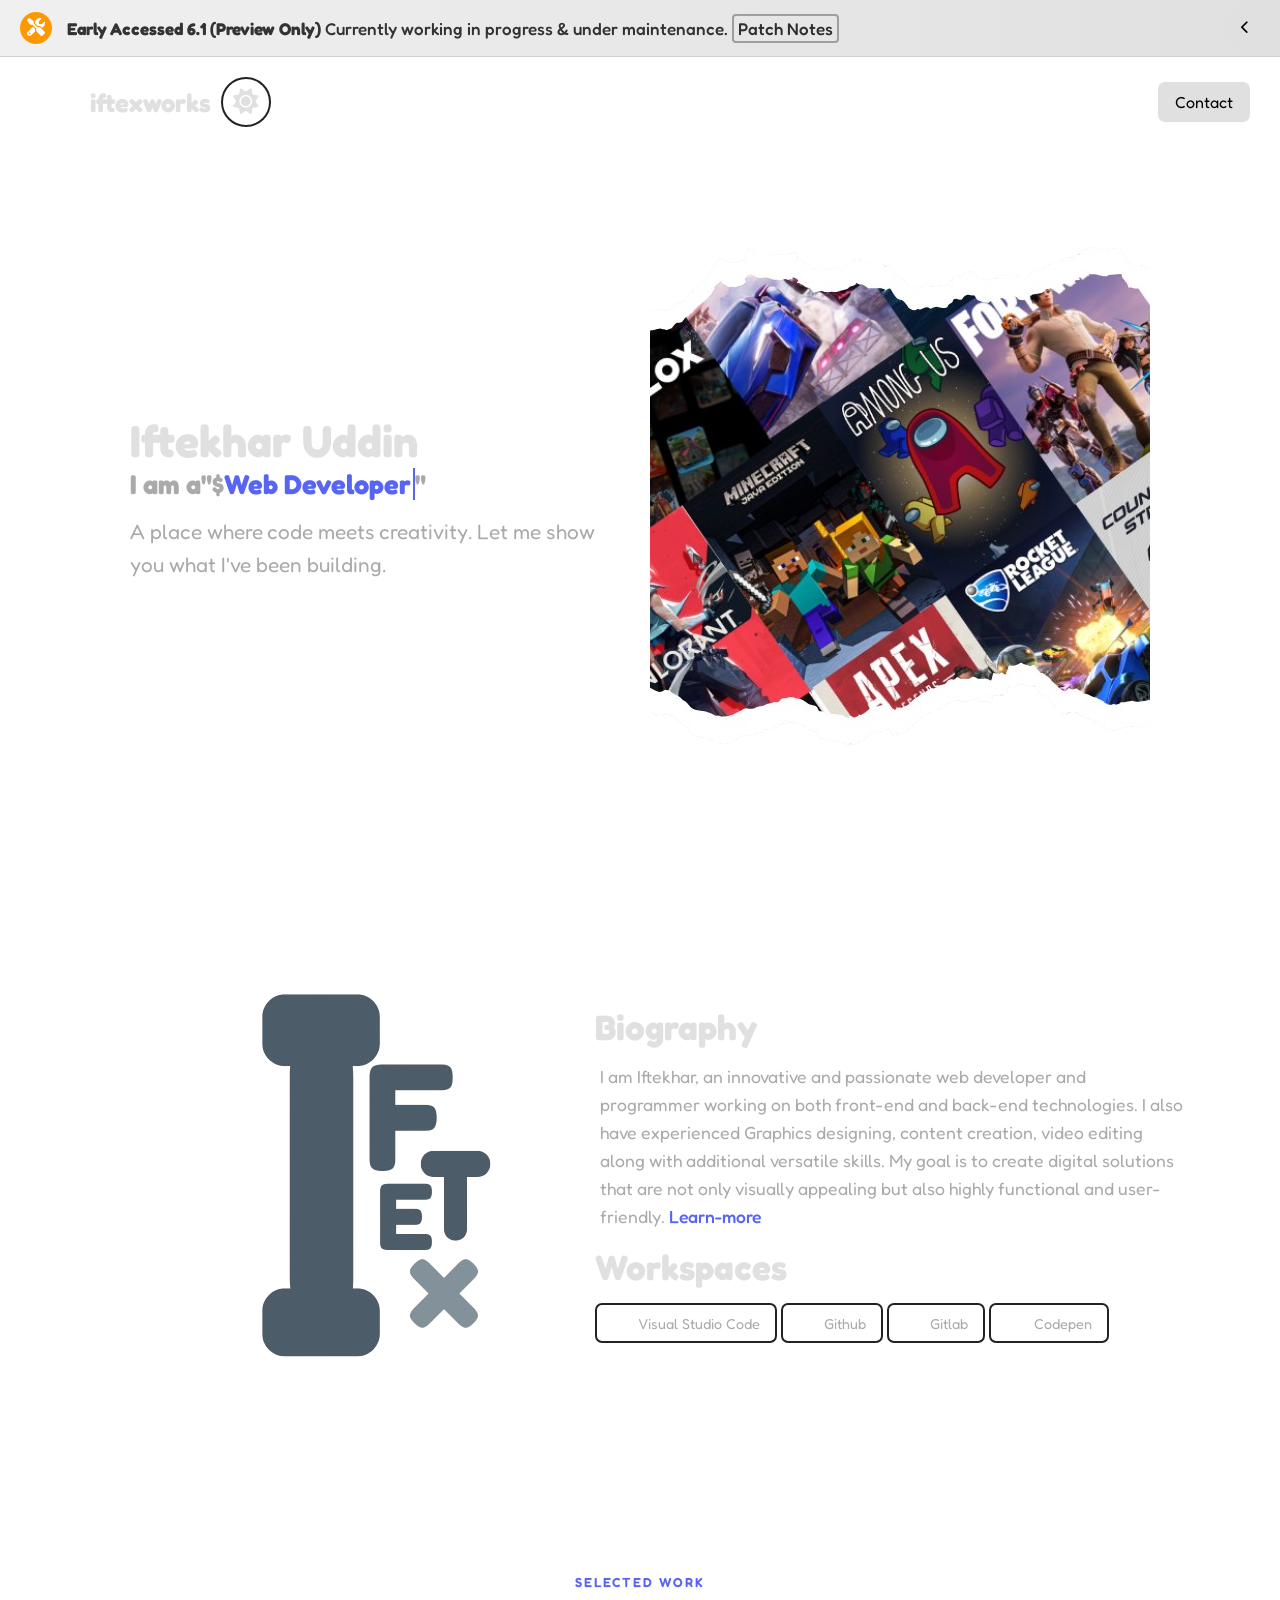
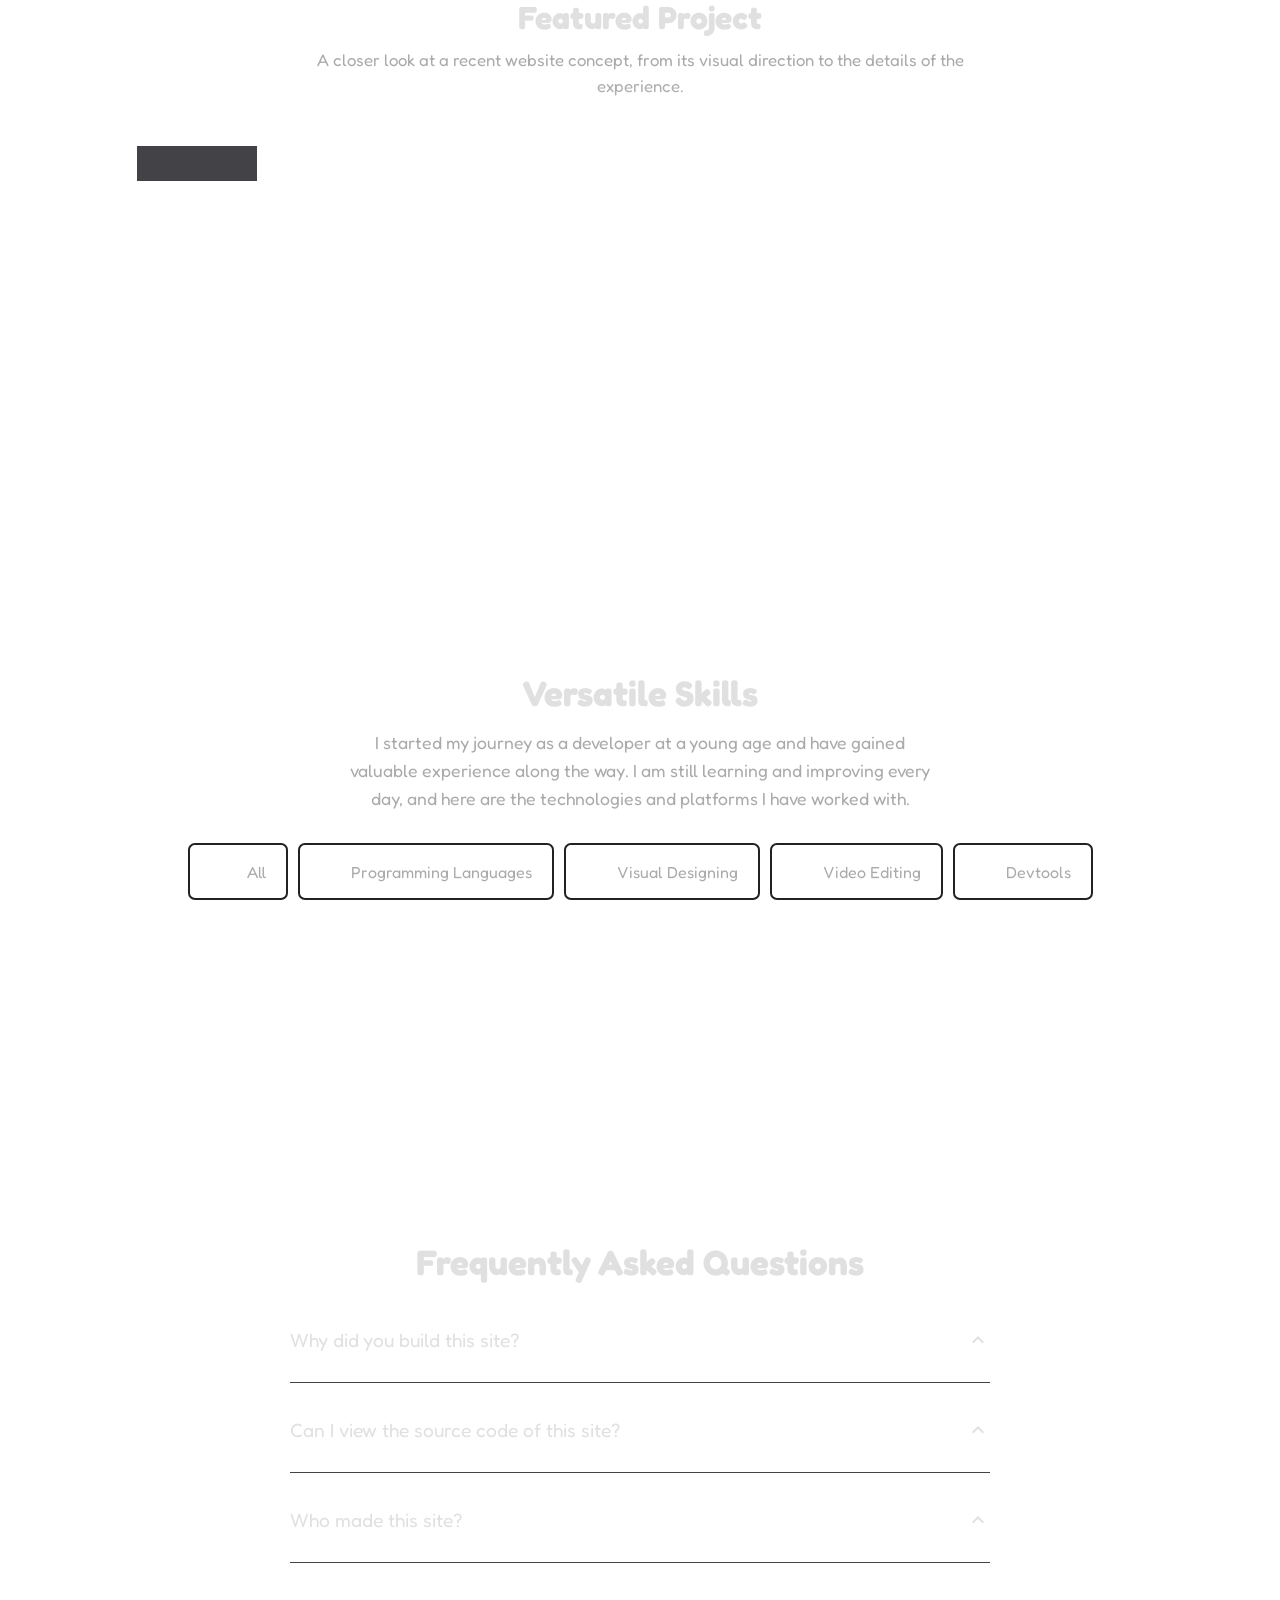
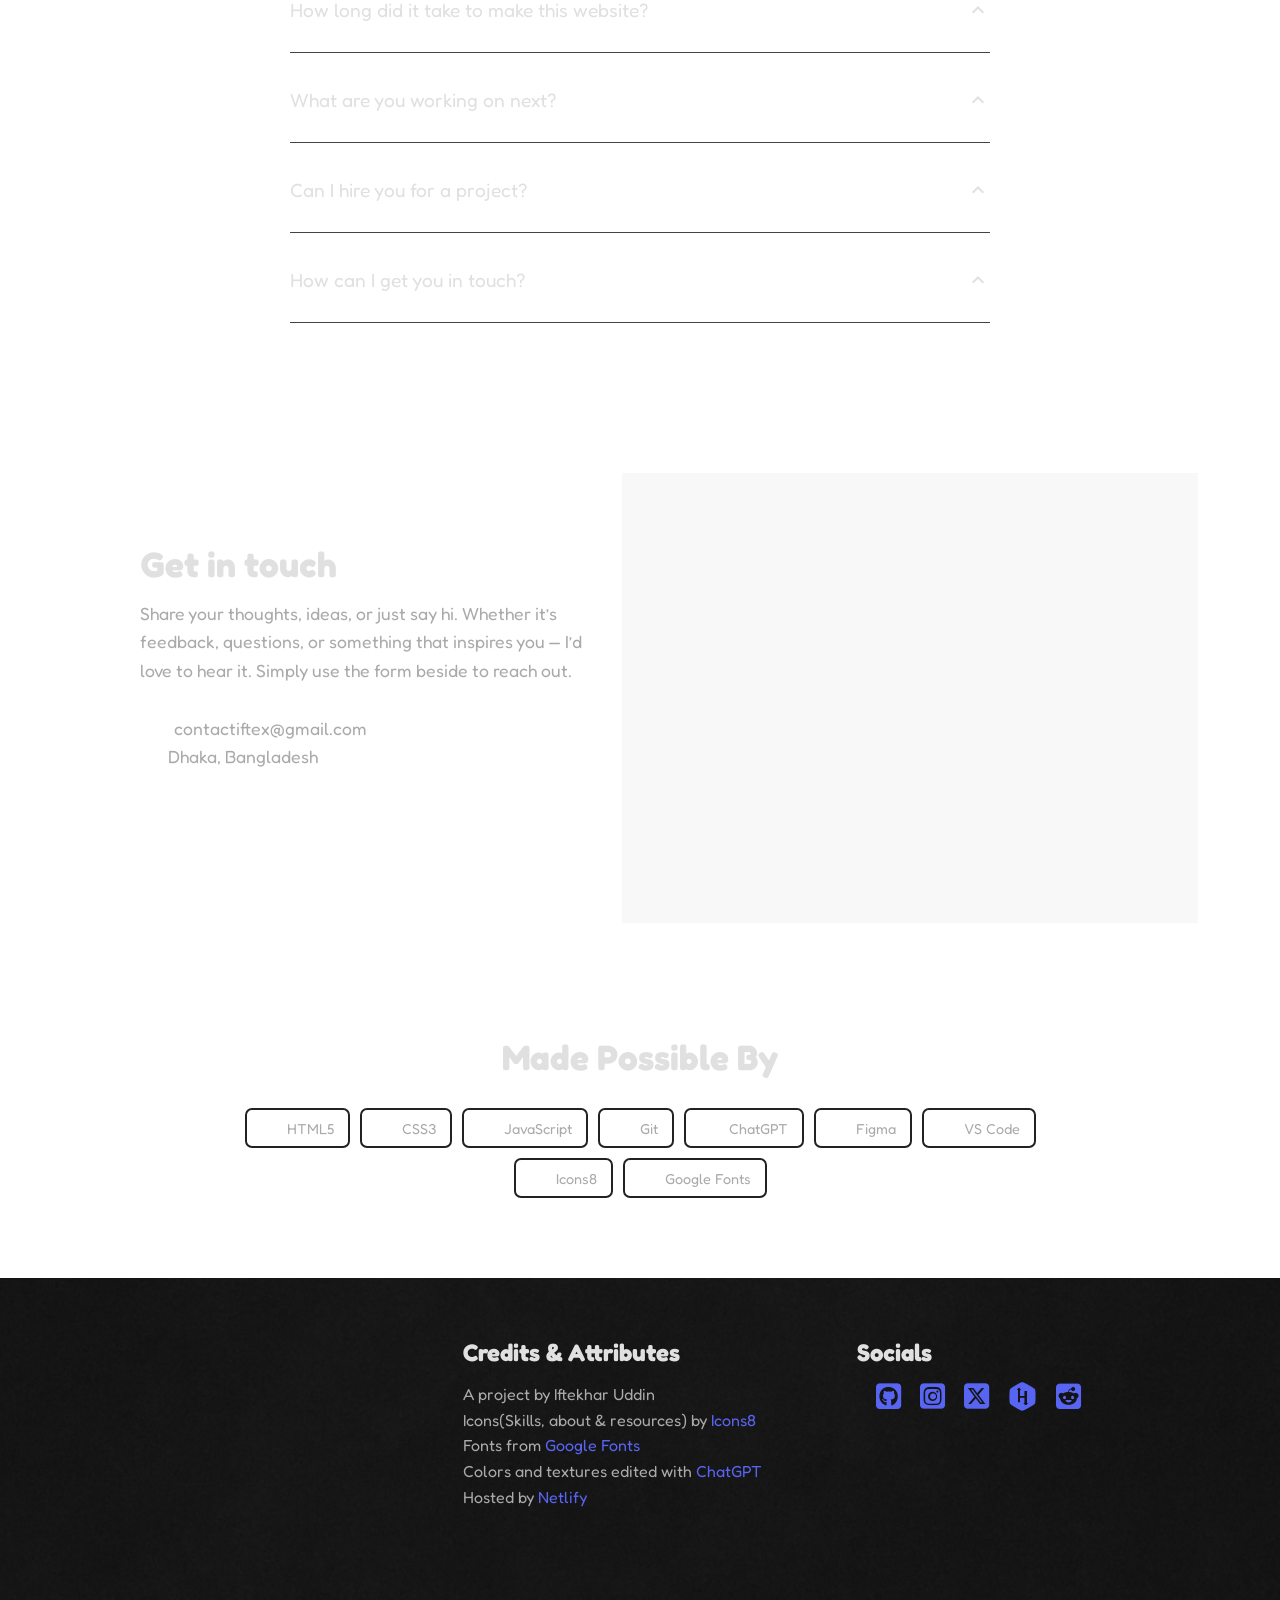
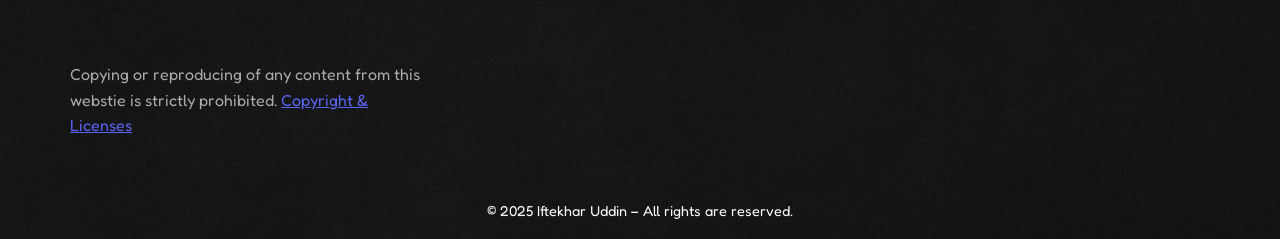
==== index.html @ f7f694fb "Update index.html" ====
<!DOCTYPE html>
<html lang="en" data-theme="dark">
<head>
    <meta charset="UTF-8">
    <meta name="viewport" content="width=device-width, initial-scale=1.0, maximum-scale=1.0, user-scalable=no">
    <link href="https://fonts.googleapis.com/css2?family=Fredoka:wght@500&display=swap" rel="stylesheet">
    <link href="https://fonts.googleapis.com/icon?family=Material+Icons" rel="stylesheet">
    <link rel="stylesheet" href="styles.css">
    <link rel="icon" type="image/png" href="Assets/Favicon.png" alt="favicon">
    <link rel="stylesheet" href="https://cdnjs.cloudflare.com/ajax/libs/font-awesome/6.5.0/css/all.min.css">
    <link href="https://unpkg.com/aos@2.3.1/dist/aos.css" rel="stylesheet">
    <title>iftexworks(Early Accessed)</title>
    <script>
(function () {
  const savedTheme = localStorage.getItem("theme");

  if (savedTheme) {
    document.documentElement.setAttribute("data-theme", savedTheme);
  }
})();
</script>

</head>
<body>
    <!--Custom context-menu-->
    <div id="custom-menu">
  <ul id="menu-items"></ul>
</div>
    
<!--Maintenance-->
    <div class="maintenance-bar">
    <div style="display: flex; align-items: center;">
        <div class="alert-icon">
            <i class="fas fa-tools"></i>
        </div>
        <div class="message">
            <strong>Early Accessed 6.1 (Preview Only)</strong> Currently working in progress & under maintenance. 
            <a href="#" style="border: 2px solid #a19d9d; border-radius: 4px; text-decoration: none;
            padding: 2px 4px; color: #2e2e2e;">Patch Notes</a>
        </div>
    </div>
    <button class="close-btn">
        <i class="fa-solid fa-chevron-left"></i>
    </button>
</div>
    <!-- Navbar -->
    <header>
        <nav class="navbar">
            <div class="logo-container">
                <a href="#" class="itlogo">
                    <div class="nav-img" id="logo" alt="Logo" draggable="false"></div>
                </a>
                <h2>iftexworks</h2>
                <button id="theme-toggle" class="theme-btn" aria-label="Toggle theme"> 
  <i id="moon-icon" class="fa-solid fa-moon"></i>
  <i id="sun-icon" class="fa-solid fa-sun" style="display: none;"></i>
</button>

            </div> 
            
            <ul>
                <li><span class="select" onclick="scrollToSection('home')">Home</span></li>
                <li><span class="select" onclick="scrollToSection('about')">About</span></li>
                <li><span class="select" onclick="scrollToSection('projects')">Projects</span></li>
                <li><span class="select" onclick="scrollToSection('skills')">Skills</span></li>
                <li><span class="select" onclick="scrollToSection('faq')">FAQ</span></li>
                <li><button class="navbut" onclick="scrollToSection('contact')">Contact</button></li>
            </ul>
            
            <div id="menu-icon">
                <i class="material-icons">menu</i>
            </div>
        </nav>
    </header>

    <!-- Dropdown Menu -->
    <div class="dropdown-menu">
        <ul>
            <li><span class="menu" onclick="scrollToSection('home')">Home</span></li>
            <li><span class="menu" onclick="scrollToSection('about')">About</span></li>
            <li><span class="menu" onclick="scrollToSection('projects')">Projects</span></li>
            <li><span class="menu" onclick="scrollToSection('skills')">Skills</span></li>
            <li><span class="menu" onclick="scrollToSection('faq')">FAQ</span></li>
            <li><button class="navbut" onclick="scrollToSection('contact')">Contact</button></li>
            
        </ul>
    </div>

    <div class="container">
        <!-- Home Section -->
        <section class="home" id="home" data-aos="fade-up" data-aos-easing="ease-out" data-aos-delay="300">
    <div class="home-content">
        <h2>Iftekhar Uddin</h2>
        <h5 class="code-txt">I am a"$<span class="role"></span>"</h5>
        <p>A place where code meets creativity. Let me show you what I've been building.</p>
    </div>

    <!-- Placeholder for 3D item -->
        <div class="img-wrap">
            <img class="games_img" src="Assets/libraray_torn.png" draggable="false" alt="home-alt">
            <div class="img-overlay">
                <button class="overlay-btn" aria-label="View" onclick="location.href='gameslists.html'">    
                    <span class="text-a">View</span>
                    <span class="text-b">The Passion</span>
                </button>
            </div>
        </div>
     
    </div>    
   </section>

        <!-- About Section -->
        <section class="about" id="about" data-aos="fade-left" data-aos-easing="ease-out" data-aos-delay="250">
            <div class="about-img" alt="About Logo" draggable="false"></div>
            <div class="about-content">
                
                <h2>Biography</h2>
                <p>I am Iftekhar, an innovative and passionate web developer and programmer working on both front-end and back-end technologies. 
                    I also have experienced Graphics designing, content creation, video editing along with additional versatile skills. 
                    My goal is to create digital solutions that are not only visually appealing but also highly functional and user-friendly. 
                    <span class="learn-more">
                    <a href="https://github.com/Iftex/Know-About-iftex" target="_blank">Learn-more</a> 
                    <i class="material-icons">arrow_outward</i>  
                    </span>
                <h2>Workspaces</h2>      
                <div class="workspace-icon">
                    <img src="Assets/Skillicons/vscode.svg" draggable="false" alt="vscode">
                    <span>Visual Studio Code</span>
                </div>
                <div class="workspace-icon">
                    <img src="Assets/Skillicons/github.svg" draggable="false" alt="github">
                    <span>Github</span>
                </div> 
                <div class="workspace-icon">
                    <img src="Assets/Skillicons/gitlab.svg" draggable="false" alt="gitlab">
                    <span>Gitlab</span>
                </div>
                <div class="workspace-icon">
                    <img src="Assets/Skillicons/codepen.svg" draggable="false" alt="codepen" style="margin-right:2px">
                    <span>Codepen</span>
                </div>        
        
       

            </div>
        </section>

        <!-- Featured Project -->
        <section class="projects-section" id="projects" aria-labelledby="projects-title" data-aos="fade-up" data-aos-easing="ease-out" data-aos-delay="200">
            <div class="projects-heading">
                <span class="projects-eyebrow">Selected work</span>
                <h2 id="projects-title">Featured Project</h2>
                <p>A closer look at a recent website concept, from its visual direction to the details of the experience.</p>
            </div>

            <article class="project-card">
                <a class="project-preview" href="https://savoraeats.netlify.app/" target="_blank" rel="noopener noreferrer" aria-label="Open the Savora Restaurant website">
                    <img src="Assets/savora-project-preview.png" alt="Savora Restaurant homepage with a centered burger hero image">
                    <span class="project-preview-label"><i class="fa-solid fa-arrow-up-right-from-square" aria-hidden="true"></i> Live website</span>
                </a>

                <div class="project-details">
                    <div class="project-meta">
                        <span>01 / Featured</span>
                        <span class="project-type">Restaurant website</span>
                    </div>
                    <h3>Savora Restaurant</h3>
                    <p>A fictional restaurant website concept with a bold visual identity, vibrant food imagery, and an intuitive reservation experience.</p>
                    <ul class="project-stack" aria-label="Project technologies">
                        <li title="HTML5"><img src="Assets/Skillicons/html5.svg" alt="HTML5"></li>
                        <li title="CSS3"><img src="Assets/Skillicons/css3.svg" alt="CSS3"></li>
                        <li title="JavaScript"><img src="Assets/Skillicons/javascript.svg" alt="JavaScript"></li>
                        <li title="Python"><img src="Assets/Skillicons/python.svg" alt="Python"></li>
                        <li title="Figma"><img src="Assets/Skillicons/figma.svg" alt="Figma"></li>
                    </ul>
                    <a class="project-visit" href="https://savoraeats.netlify.app/" target="_blank" rel="noopener noreferrer">
                        Visit website <i class="fa-solid fa-arrow-up-right-from-square" aria-hidden="true"></i>
                    </a>
                </div>
            </article>
        </section>
        <!-- Skills Section -->
        <section class="skills" id="skills" data-aos="fade-right" data-aos-easing="ease-out" data-aos-delay="250">
            <h2>Versatile Skills</h2>
            <p>I started my journey as a developer at a young age and have gained valuable experience along the way. I am still learning and improving every day, 
                and here are the technologies and platforms I have worked with.</p>
        
            <div class="skill-filters">

                <div class="skill-filture" data-category="all">
                    <img src="Assets/Skillicons/home.svg" draggable="false" alt="filtures" style="width: 31px;">
                    <span>All</span>
                </div>
                <div class="skill-filture" data-category="programming">
                    <img src="Assets/Skillicons/code.svg" draggable="false" alt="filtures">
                    <span>Programming Languages</span>
                </div>
                <div class="skill-filture" data-category="visualdesign">
                    <img src="Assets/Skillicons/ruler-vertical.svg" draggable="false" alt="filtures">
                    <span>Visual Designing</span>
                </div>
                <div class="skill-filture" data-category="videoediting">
                    <img src="Assets/Skillicons/clapperboard.svg" draggable="false" alt="filtures">
                    <span>Video Editing</span>
                </div>
                <div class="skill-filture" data-category="others">
                    <img src="Assets/Skillicons/gear.svg" draggable="false" draggable="false" alt="filtures">
                    <span>Devtools</span>
                </div>
            </div>
        
            <div class="skilllogos">
                <img class="skill-icon programming" src="Assets/Skillicons/html5.svg" draggable="false" alt="HTML5">
                <img class="skill-icon programming" src="Assets/Skillicons/css3.svg" draggable="false" alt="CSS3">
                <img class="skill-icon programming" src="Assets/Skillicons/tailwindcss.svg" draggable="false" alt="Tailwind CSS">
                <img class="skill-icon programming" src="Assets/Skillicons/javascript.svg" draggable="false" alt="JavaScript">
                <img class="skill-icon programming" src="Assets/Skillicons/python.svg" draggable="false" alt="Python">
                <img class="skill-icon visualdesign" src="Assets/Skillicons/figma.svg" draggable="false" alt="Figma">
                <img class="skill-icon visualdesign" src="Assets/Skillicons/affinity.svg" draggable="false" alt="Canva">
                <img class="skill-icon visualdesign" src="Assets/Skillicons/photoshop.svg" draggable="false" alt="Adobe Photoshop">
                <img class="skill-icon videoediting" src="Assets/Skillicons/capcut.svg" draggable="false" alt="CapCut">
                <img class="skill-icon videoediting" src="Assets/Skillicons/filmora.svg" draggable="false" alt="Filmora">
                <img class="skill-icon others" src="Assets/Skillicons/vscode.svg" draggable="false" alt="VS Code">
                <img class="skill-icon others" src="Assets/Skillicons/Github.svg" draggable="false" alt="GitHub">
                <img class="skill-icon others" src="Assets/Skillicons/Git.svg" draggable="false" alt="Git">
                <img class="skill-icon others" src="Assets/Skillicons/robloxstudio.svg" draggable="false" alt="Roblox Studio">
            </div>
        </section>

        <!-- FAQ Section -->
        <section class="faq-section" id="faq" data-aos="fade-up" data-aos-easing="ease-out" data-aos-delay="250">
            <h2>Frequently Asked Questions</h2>
            
            <div class="faq-item">
                <button class="faq-question">
                    Why did you build this site?
                    <i class="material-icons" id="menu-icon1">keyboard_arrow_up</i>
                </button>
                <div class="faq-answer">
                    This site serves as a virtual portal where visitors can know a bit about me. Additionally it's also a platform
                    to practice web-development and share my progress.
                </div>
            </div>
            
            <div class="faq-item">
                <button class="faq-question">
                    Can I view the source code of this site?
                    <i class="material-icons" id="menu-icon1">keyboard_arrow_up</i>
                </button>
                <div class="faq-answer">
                    I appreciate your interest and curiosity but I haven't made the source code public yet. I have kept it private for now because this
                    project is really too personal to me and I've put in a lot of time and effort in it. Hope you understand.
                </div>
            </div>
            
            <div class="faq-item">
                <button class="faq-question">
                    Who made this site?
                    <i class="material-icons" id="menu-icon1">keyboard_arrow_up</i>
                </button>
                <div class="faq-answer">
                    This website was created and designed by me using html5 css3 and Javascript as well as some different sources. You can find
                    them at the bottom of the website. Scroll to take a look.
                </div>
            </div>
            
            <div class="faq-item">
                <button class="faq-question">
                    How long did it take to make this website?
                    <i class="material-icons" id="menu-icon1">keyboard_arrow_up</i>
                </button>
                <div class="faq-answer">
                    That's a thoughtful question. In total, the website took about 8 days to complete. In terms of working hours, 
                    it adds up to approximately 53-58 hours of focused effort.
                </div>
            </div>
            
            <div class="faq-item">
                <button class="faq-question">
                    What are you working on next?
                    <i class="material-icons" id="menu-icon1">keyboard_arrow_up</i>
                </button>
                <div class="faq-answer">
                    Currently, I am learning Front-End Development and my plan is to keep building new projects on it to improve myself.
                    I am also planning to learn different technologies and languages and working working on both front and back-end 
                    technologies.
                </div>
            </div>
            
            <div class="faq-item">
                <button class="faq-question">
                    Can I hire you for a project?
                    <i class="material-icons" id="menu-icon1">keyboard_arrow_up</i>
                </button>
                <div class="faq-answer">
                    I'm not someone so professional just learning and growing day by day. This project was something I created for myself.
                    I don't take on work for clients or anyone at the moment but if you still have any specific topic or idea you'd like   
                    to discuss, feel free to reach me out. Join our <a href="https://discord.gg/E8Fy3PHvdr" target="_blank" rel="noopener noreferrer">Experimental Discord Server</a>.
                </div>
            </div>
            
            <div class="faq-item">
                <button class="faq-question">
                    How can I get you in touch?
                    <i class="material-icons" id="menu-icon1">keyboard_arrow_up</i>
                </button>
                <div class="faq-answer">
                    You can easily reach me out by using the contact form below this section or join 
                    our <a href="https://discord.gg/E8Fy3PHvdr" target="_blank" rel="noopener noreferrer">Discord Server.</a>
                    Feel free to connect through. I am always delighted to chat, exchange ideas or help out with any issue or problem.
                </div>
            </div>
        </section>

        <!--Contact Section-->
        <section class="contact" id="contact" data-aos="fade-up" data-aos-easing="ease-out" data-aos-delay="250">
            <div class="contact-info">
                <h2>Get in touch</h2>
                <p>Share your thoughts, ideas, or just say hi. Whether it’s feedback, questions, or something that inspires you — I’d 
                    love to hear it. Simply use the form beside to reach out.</p>
                <div class="info-items">  
                    <i class="fa-solid fa-envelope"></i>
                    <span>contactiftex@gmail.com</span>
                </div>

                <div class="info-items">
                    <i class="fa-solid fa-location-dot"></i>
                    <span>Dhaka, Bangladesh</span>
                </div>  
            </div>
            
            <div class="contact-form">
  <form name="contact" method="POST" data-netlify="true" action="contact.html" novalidate>
    <h2>Drop your thoughts</h2>
    <div class="input-box">

      <span class="error-msg"></span>
      <input type="text" name="name" placeholder="Name">
      
      <span class="error-msg"></span>
      <input type="email" name="email" placeholder="Email Address">
      
      <span class="error-msg"></span>
      <textarea name="message" placeholder="Message"></textarea>
      

      <button type="submit">Submit</button>
    </div>
  </form>
</div>
        </section>

    

        <!-- Resources Section -->
        <section class="resources" data-aos="fade-down" data-aos-easing="ease-out" data-aos-delay="250">
            <h2>Made Possible By</h2>
            <div class="button-container">
                <div class="tech-button">
                    <img src="Assets/Skillicons/html5.svg" draggable="false" alt="HTML5">
                    <span>HTML5</span>
                </div>
                <div class="tech-button">
                    <img src="Assets/Skillicons/css3.svg" draggable="false" alt="CSS3">
                    <span>CSS3</span>
                </div>
                <div class="tech-button">
                    <img src="Assets/Skillicons/javascript.svg" draggable="false" alt="JavaScript">
                    <span>JavaScript</span>
                </div>
                <div class="tech-button">
                    <img src="Assets/Skillicons/git.svg" draggable="false" alt="Git">
                    <span>Git</span>
                </div>
                <div class="tech-button">
                    <img src="Assets/Skillicons/chatgpt-icon.svg" draggable="false" alt="ChatGPT" style="margin-right: 3px;">
                    <span>ChatGPT</span>
                </div>
                <div class="tech-button">
                    <img src="Assets/Skillicons/figma.svg" draggable="false" alt="Figma">
                    <span>Figma</span>
                </div>
                <div class="tech-button">
                    <img src="Assets/Skillicons/vscode.svg" draggable="false" alt="VS Code">
                    <span>VS Code</span>
                </div>
                <div class="tech-button">
                    <img src="Assets/Skillicons/icons8.svg" draggable="false" alt="Icons8">
                    <span>Icons8</span>
                </div>
                <div class="tech-button">
                    <img src="Assets/Skillicons/googlefonts.svg" draggable="false" alt="Google Fonts"> 
                    <span>Google Fonts</span>
                </div>
            </div>
        </section>
    </div>

    <!-- Footer -->
    <footer class="footer">
        <div class="container">
            <div class="footer-content">
                <div class="imgfooter">
                    <img class="footer-img" alt="footer-icon" draggable="false">
                    <p>Copying or reproducing of any content from this webstie is strictly prohibited.
                        <a style="color: var(--links)" href="licenses.html">Copyright & Licenses</a>
                    </p>
                </div>
                
                <div class="credits">
                    <h2>Credits & Attributes</h2>
                    <p>
                        A project by Iftekhar Uddin<br>
                        Icons(Skills, about & resources) by <a href="http://icons8.com/" target="_blank" rel="noopener noreferrer" >Icons8</a><br>
                        Fonts from <a href="https://fonts.google.com/" target="_blank" rel="noopener noreferrer">Google Fonts</a><br>
                        Colors and textures edited with <a href="https://chatgpt.com/" target="_blank" rel="noopener noreferrer">ChatGPT</a><br>
                        Hosted by <a href="https://netlify.com/" target="_blank" rel="noopener noreferrer">Netlify</a>
                    </p>     
                </div>
                
                <div class="sociallinks">
                    <h2>Socials</h2>
                    <a href="https://gitlab.com/iftex" target="_blank"><i class="fab fa-sqaure-gitlab"></i></a>
                    <a href="https://github.com/Iftex" target="_blank"><i class="fab fa-square-github"></i></a>
                    <a href="https://www.instagram.com/_iftex/" target="_blank"><i class="fab fa-square-instagram"></i></a>
                    <a href="https://x.com/_Agereo" target="_blank"><i class="fab fa-square-x-twitter"></i></a>
                    <a href="https://www.hackerrank.com/profile/iftex" target="_blank"><i class="fab fa-hackerrank"></i></a>
                    <a href="https://www.reddit.com/user/agereo/" target="_blank"><i class="fab fa-square-reddit"></i></a>
                    
                </div>
            </div>
        </div>
        
        <p class="copyright">© 2025 Iftekhar Uddin – All rights are reserved.</p>
    </footer>

    <!-- JavaScript -->
    <script src="https://unpkg.com/aos@next/dist/aos.js"></script>
    <script src="script.js"></script>
    <script src="roles.js"></script>
    <script src="context.js"></script>
</body>
</html>
---- styles.css ----
/* Reset and Base Styles */
        * {
            box-sizing: border-box;
            margin: 0;
            padding: 0;
            transform-style: preserve-3d;
            font-family: 'Fredoka', sans-serif;
            -webkit-tap-highlight-color: transparent;
        }

        
        :root{
            --headings: #E0E0E0;
            --plain-texts: #AAAAAA;
            --links: #5865F2;
            --bg: url(assets/Backgroundrepeat.png) center center / cover repeat;
            --footer-bg: url(Assets/footer.png) center / cover no-repeat;
            --border-color: #222222;
            --nav: #ffffff;
            --logo: url(Assets/logo.png);
            --hover: #2e2e2e;
            --default-txt: #ffffff;
            --dropdown-bg: rgba(20, 20, 20, 0.95);
            --bt-color: #ffffff;
            --context-bg: #222222;
            --nav-icon: url(Assets/Iftexmain.png);
            --about-img: url(Assets/Iftexabout.png);
            --footer-img: url(Assets/Iftexfooter.png);
            --contact-form: rgba(255, 255, 255, 0.05);
            --contact-textarea-bg: #292929;
        }

        body[data-theme="dark"] {
            --headings: #E0E0E0;
            --plain-texts: #AAAAAA;
            --links: #5865F2;
            --bg: url(assets/Backgroundrepeat.png) center center / cover repeat;
            --footer-bg: url(Assets/footer.png) center / cover no-repeat;
            --border-color: #222222;
            --nav: #ffffff;
            --logo: url(Assets/logo.png);
            --hover: #2e2e2e;
            --default-txt: #ffffff;
            --dropdown-bg: rgba(20, 20, 20, 0.95);
            --bt-color: #ffffff;
            --context-bg: #222222;
            --nav-icon: url(Assets/Iftexmain.png);
            --about-img: url(Assets/Iftexabout.png);
            --footer-img: url(Assets/Iftexfooter.png);
            --contact-form: rgba(255, 255, 255, 0.05);
            --contact-textarea-bg: #292929;
        }

        body[data-theme="light"] {
            --headings: #000000;
            --plain-texts: #201e1e;
            --links: #5865F2;
            --bg: #ececec;
            --footer-bg: url(Assets/footerlight.png) center / cover no-repeat;
            --border-color: #a19d9d;
            --nav: #000000;
            --logo: url(assets/IftexDark.png);
            --hover: #b1b0b0;
            --default-txt: #000000;
            --dropdown-bg: rgba(207, 207, 207, 0.8);
            --bt-color: #000000;
            --context-bg: #f0f0f0;
            --nav-icon: url(Assets/IftexDark.png);
            --about-img: url(Assets/Iftexabout_dark.png);
            --footer-img: url(Assets/Iftexfooter_dark.png);
            --contact-textarea-bg: #d3d3d3;     
        }


        html, body {
            margin: 0;
            padding: 0;
            background: var(--bg);
            overflow-x: hidden;
            overflow-y: auto;
            scroll-behavior: smooth;
            overscroll-behavior: auto;
            min-height: 100dvh;
            width: 100%;
        }

        ::selection {
            background-color: #5865F2;
            color: #ffffff;
        }
        ::-moz-selection {
            background-color: #5865F2;
            color: #ffffff;
        }


        /* Container */
        .container {
            width: 100%;
            padding: 0;
            margin: 0 auto;
        }

        /*Custom Context Menu*/
          #custom-menu {
    position: absolute;
    background: var(--context-bg);
    color: var(--default-txt);
    box-shadow: 0 4px 12px rgba(0,0,0,0.1);
    display: none;
    min-width: 180px;
    z-index: 9999;
    font-family: Arial, sans-serif;
    border-radius: 6px;
    overflow: hidden;
  }

  #custom-menu ul {
    list-style: none;
    padding: 0;
    margin: 0;
  }

  #custom-menu ul li {
    padding: 10px 15px;
    cursor: pointer;
    transition: background 0.2s;
  }

  #custom-menu ul li:hover {
    background: var(--hover);
  }

        

        /* Maintenance */
        .maintenance-bar {
    background: linear-gradient(to right, #f0f0f0, #e0e0e0);
    color: #333;
    padding: 12px 20px;
    display: flex;
    justify-content: space-between;
    align-items: center;
    border-bottom: 1px solid #d0d0d0;
    position: relative;
    z-index: 998;
    
}

.alert-icon {
    background: #ff9800;
    width: 32px;
    height: 32px;
    border-radius: 50%;
    display: flex;
    justify-content: center;
    align-items: center;
    margin-right: 15px;
    flex-shrink: 0;
}

.alert-icon i {
    color: white;
    font-size: 18px;
}

.message {
    flex-grow: 1;
    font-weight: 500;
    font-size: 17px;
}



.close-btn {
    background: #e0e0e0;
    border: none;
    width: 30px;
    height: 30px;
    cursor: pointer;
    display: flex;
    justify-content: center;
    align-items: center;
    margin-left: 15px;
    flex-shrink: 0;
    transition: background 0.3s;
}


        /* Navigation */
        .navbar {
            display: flex;
            justify-content: space-between;
            align-items: center;
            padding: 15px 20px;
            position: relative;
        }

        .navbar .logo-container {
            display: flex;
            align-items: center;
            gap: 10px;
        }

        .nav-img {
            content: var(--nav-icon);
            width: 50px;
            height: auto;
            object-fit: contain;
        }

        .navbar h2 {
            color: var(--headings);
            font-size: 1.4rem;
        }
        

        .navbut{
            background: #E0E0E0;
            Padding: 8px 15px;
            Border: 2px solid #E0E0E0;
            border-radius: 7px;
            font-size: 1rem;
            cursor: pointer;
            transition: ease-out 250ms;
        }

        .navbut li{
            color: transparent;
        }

        .navbut:hover{
            background: transparent;
            color: var(--bt-color);
        }

        .navbar ul {
            display: none;
            align-items: center;
        }

        #menu-icon {
            color: var(--default-txt);
            font-size: 28px;
            cursor: pointer;
            z-index: 1000;
        }

       

        /* Dropdown Menu */
        .dropdown-menu {
            position: fixed;
            top: 0;
            right: -100%;
            width: 70%;
            height: 100vh;
            background: var(--dropdown-bg);
            backdrop-filter: blur(10px);
            z-index: 999;
            padding: 80px 30px 30px;
            transition: right 0.3s ease-out;
            box-shadow: -5px 0 15px rgba(0, 0, 0, 0.5);
        }


        .dropdown-menu.show {
            right: 0;
        }

        .dropdown-menu ul {
            list-style: none;
        }

        ul img{
            width: 15%;
        }

        .dropdown-menu ul li {
            margin-bottom: 20px;
        }


        .dropdown-menu .menu {
            color: var(--default-txt);
            text-decoration: none;
            font-size: 1.4rem;
            display: block;
            padding: 10px 0;
            transition: color 0.2s ease;
        }

        .dropdown-menu .menu:hover {
            color: #5865F2;
        }

.theme-btn {
  background: transparent;
  font-size: 1.6rem;
  width: 50px;
  height: 50px;
  border: 2px solid var(--border-color);
  border-radius: 50%;
  display: flex;
  justify-content: center;
  align-items: center;
  
  cursor: pointer;
  z-index: 1000;
  transition: transform 0.3s ease, background 0.3s ease;
}

#moon-icon{
    color: #201e1e;
}

#sun-icon {
  color: #e0e0e0;
}

.theme-btn:hover {
  background: var(--hover);
  transform: none;
}





        /* Home Section */
        .home {
    display: flex;
    flex-direction: column; /* Mobile: stacked */
    align-items: center;
    gap: 30px;
    padding: 60px 20px;
}

.games_img{
    width: 100%;
    max-width: 300px;
    height: auto;  
}

/* Wrapper to preserve intrinsic image size when needed */
.img-wrap{
    display: inline-block;
    width: auto;
    flex: 0 0 auto;
}

.img-wrap .games_img{
    display: block;
    width: auto;
    max-width: 100%; /* allow image to scale down on small viewports */
    height: auto;
}

/* larger fixed visual size on wide screens */
.img-wrap{
    position: relative;
    overflow: hidden;
}

.img-overlay{
    position: absolute;
    inset: 0; /* top:0; right:0; bottom:0; left:0 */
    display: flex;
    align-items: center;
    justify-content: center;
    /* allow overlay to accept pointer events; control visibility on the button itself */
    pointer-events: auto;
}

.img-overlay a{
    text-decoration: none;
    color: var(--default-txt);
}

.overlay-btn{
    position: relative;
    visibility: hidden;
    pointer-events: none;
    opacity: 0;
    transform: translateY(8px) scale(0.98);
    transition: opacity 180ms ease, transform 180ms ease, visibility 0s linear 180ms;
    background: rgba(0,0,0,0.6);
    color: #fff;
    border: none;
    width: 120px;
    height: 45px;
    border-radius: 8px;
    font-size: 1rem;
    cursor: pointer;
}
/* Text swap */
.overlay-btn span{
    position: absolute;
    top: 50%;
    left: 50%;
    transform: translate(-50%, -50%);
    transition: opacity 0.2s ease;
    white-space: nowrap;
}


.overlay-btn .text-b {
    opacity: 0;
    transition: opacity 160ms ease, transform 160ms ease;
}

/* reveal overlay button when image hovered or when button itself is interacted with */
.img-wrap:hover .overlay-btn,
.img-wrap .overlay-btn:hover,
.img-wrap .overlay-btn:focus {
    visibility: visible;
    pointer-events: auto;
    opacity: 1;
    transform: translateY(0) scale(1);
    transition-delay: 0s;
}

.overlay-btn:hover .text-a {
    opacity: 0;
}
.overlay-btn:hover .text-b {
    opacity: 1;
}

@media (min-width: 768px) {
    .img-wrap .games_img{
        max-width: 400px;
    }
    
}
@media (min-width: 1200px) {
    .img-wrap .games_img{
        max-width: 500px;
    }
}


.home-content {
    text-align: center; /* Center on mobile */
    max-width: 600px;
}

.home-content h2 {
    font-size: 2rem;
    color: var(--headings);
    
}


.code-txt{
    font-size: 1.7rem;
    color: var(--plain-texts);
    margin-bottom: 15px;
    font-weight: bold;
}

.role{
    color: var(--links);
    font-size: 1.7rem;
    border-right: 2px solid var(--links);
    padding-right: 0.1rem;
    animation: blink 0.7s steps(1) infinite;
}

@keyframes blink {
    0%, 50% { border-color: var(--links); }
    51%, 100% { border-color: transparent; }
    
}
.home-content p {
    color: var(--plain-texts);
    font-size: 1.1rem;
    line-height: 1.6;
}

/* 3D Placeholder */
.home-visual {
    display: flex;
    align-items: center;
    justify-content: center;
    margin: 20px;

}

.cube-placeholder {
    width: 200px;
    height: 200px;
    font-size: 1.1rem;
    background: linear-gradient(45deg, #3c4f59, #5865F2);
    border-radius: 10px;
    display: flex;
    flex-direction: column;
    align-items: center;
    justify-content: center;
    color: white;
    text-align: center;
    padding: 10px;
    box-shadow: 0 10px 20px rgba(0, 0, 0, 0.2);
}

.memory-bar {
  display: inline-block;
  width: 60px;
  height: 10px;
  background: #333; /* empty bar color */
  border-radius: 3px;
  overflow: hidden;
  vertical-align: middle;
}

.memory-fill {
  display: block;
  height: 100%;
  width: 0%;
  background: linear-gradient(90deg, #e3ffe7 0%, #d9e7ff 100%); /* fill color */
  transition: width 0.5s ease;
}

.time, .theme-name, .memory-text, .device{
background: linear-gradient(120deg, #a1c4fd 0%, #c2e9fb 100%);
  -webkit-background-clip: text;
  background-clip: text;
  -webkit-text-fill-color: transparent;
  font-weight: bold;
}


        /* About Section */
        .about {
            display: flex;
            flex-direction: column;
            align-items: center;
            text-align: center;
            
        }

        .about-img {
            content: var(--about-img);
            width:auto;
            max-width: 500px;
            height: auto;
        }
       

        .about-content {
            max-width: 600px;
        }

        .about h2 {
            font-size: 1.8rem;
            color: var(--headings);
            margin-bottom: 15px;
        }

        .about h5{
            font-size: 1.5rem;
            font-weight: bold;
            color: var(--plain-texts);
            
        }

        .about p {
            color:var(--plain-texts);
            font-size: 1.1rem;
            line-height: 1.6;
            margin-bottom: 10px;
            margin-left: 5px;
        }

        .about-content a{
            color: var(--links);
            text-decoration: none ;
        }

        .about-content a:hover {
            text-decoration: underline;
        }

        .learn-more{
            display: inline-flex;
            align-items: center;
            font-size: 1.1rem;
            margin-bottom: 5px;
            font-weight: 500;
            color: var(--links);
            cursor: pointer;
        }

        .learn-more i {
            margin: 2px;
            transition: transform 0.3s ease-out;
        }

        .learn-more:hover i {
            transform: translateX(-4px);
        }

        .workspace-icon img{
            width: 26px;
        }

        .workspace-icon{
            display: inline-flex;
            align-items: center;
            padding: 5px 15px;
            margin-bottom: 5px;
            background-color: transparent;
            border: 2px solid var(--border-color);
            border-radius: 7px;
            color: var(--plain-texts);
            font-size: 0.9rem;
            cursor: pointer;
            transition: 0.2s ease-out;
        }

        .workspace-icon:hover {
            background-color: var(--hover);
        }   


        /* Featured Project */
        .projects-section {
            padding: 56px 20px 72px;
            scroll-margin-top: 28px;
        }

        .projects-heading {
            max-width: 680px;
            margin: 0 auto 30px;
            text-align: center;
        }

        .projects-eyebrow {
            display: inline-block;
            margin-bottom: 8px;
            color: var(--links);
            font-size: 0.82rem;
            font-weight: 600;
            letter-spacing: 0.14em;
            text-transform: uppercase;
        }

        .projects-heading h2 {
            margin-bottom: 10px;
            color: var(--headings);
            font-size: 2rem;
        }

        .projects-heading p {
            color: var(--plain-texts);
            font-size: 1.05rem;
            line-height: 1.55;
        }

        .project-card {
            display: grid;
            grid-template-columns: minmax(0, 1fr);
            max-width: 1040px;
            margin: 0 auto;
            overflow: hidden;
            border: 1px solid var(--border-color);
            border-radius: 22px;
            background: var(--contact-form);
            box-shadow: 0 18px 48px rgba(0, 0, 0, 0.22);
        }

        .project-preview {
            position: relative;
            display: block;
            min-width: 0;
            aspect-ratio: 16 / 9;
            overflow: hidden;
            background: #08090d;
            color: #fff;
            text-decoration: none;
        }

        .project-preview img {
            position: absolute;
            inset: 0;
            display: block;
            width: 100%;
            height: 100%;
            object-fit: cover;
            object-position: center;
            transition: transform 0.45s ease;
        }

        .project-preview:hover img,
        .project-preview:focus-visible img {
            transform: scale(1.035);
        }

        .project-preview-label {
            position: absolute;
            top: 16px;
            left: 16px;
            display: inline-flex;
            align-items: center;
            gap: 8px;
            padding: 8px 12px;
            border: 1px solid rgba(255, 255, 255, 0.22);
            border-radius: 999px;
            background: rgba(13, 14, 20, 0.78);
            color: #fff;
            font-size: 0.82rem;
            backdrop-filter: blur(8px);
        }

        .project-details {
            display: flex;
            flex-direction: column;
            align-items: flex-start;
            padding: clamp(22px, 3.2vw, 40px);
            color: var(--default-txt);
        }

        .project-meta {
            display: flex;
            flex-wrap: wrap;
            align-items: center;
            gap: 8px 12px;
            margin-bottom: 18px;
            color: var(--plain-texts);
            font-size: 0.78rem;
            letter-spacing: 0.07em;
            text-transform: uppercase;
        }

        .project-type {
            padding: 5px 9px;
            border: 1px solid var(--border-color);
            border-radius: 999px;
            letter-spacing: 0;
            text-transform: none;
        }

        .project-details h3 {
            margin-bottom: 12px;
            color: var(--headings);
            font-size: clamp(1.6rem, 2.5vw, 2rem);
            line-height: 1.15;
        }

        .project-details > p {
            margin-bottom: 20px;
            color: var(--plain-texts);
            font-size: 1rem;
            line-height: 1.6;
        }

        .project-stack {
            display: flex;
            flex-wrap: wrap;
            align-items: center;
            gap: 8px;
            margin: 0 0 24px;
            padding: 0;
            list-style: none;
        }

        .project-stack li {
            display: grid;
            flex: 0 0 42px;
            place-items: center;
            width: 42px;
            height: 42px;
            padding: 8px;
            border: 1px solid var(--border-color);
            border-radius: 10px;
            background: rgba(128, 128, 128, 0.08);
        }

        .project-stack img {
            display: block;
            width: 100%;
            height: 100%;
            object-fit: contain;
        }

        .project-visit {
            display: inline-flex;
            align-items: center;
            justify-content: center;
            gap: 10px;
            min-height: 44px;
            margin-top: auto;
            padding: 10px 16px;
            border-radius: 9px;
            background: var(--links);
            color: #fff;
            font-weight: 600;
            text-decoration: none;
            transition: transform 0.2s ease, filter 0.2s ease;
        }

        .project-visit:hover,
        .project-visit:focus-visible {
            filter: brightness(1.1);
            transform: translateY(-2px);
        }

        @media (min-width: 768px) {
            .projects-section {
                padding-top: 64px;
                padding-bottom: 80px;
            }

            .project-preview {
                aspect-ratio: 2.05 / 1;
            }
        }

        @media (min-width: 992px) {
            .project-card {
                grid-template-columns: minmax(0, 1.15fr) minmax(320px, 0.85fr);
            }

            .project-preview {
                aspect-ratio: auto;
                min-height: 340px;
            }
        }

        @media (max-width: 767px) {
            .projects-section {
                padding: 44px 16px 56px;
            }

            .projects-heading {
                margin-bottom: 22px;
            }

            .projects-heading h2 {
                font-size: 1.75rem;
            }

            .projects-heading p {
                font-size: 0.98rem;
            }

            .project-card {
                border-radius: 18px;
            }

            .project-details {
                padding: 22px;
            }

            .project-meta {
                margin-bottom: 14px;
            }

            .project-stack {
                margin-bottom: 20px;
            }
        }
        /* Skills Section */
        .skills {
            padding: 60px 10px;
            
        }

        .skills h2 {
            font-size: 1.8rem;
            color: var(--headings);
            margin-bottom: 15px;
            text-align: center;
        }

        .skills > p {
            color: var(--plain-texts);
            font-size: 1.1rem;
            text-align: center;
            max-width: 600px;
            margin: 0 auto 30px;
            line-height: 1.6;
        }

        .skill-filters {
            display: flex;
            flex-wrap: wrap;
            justify-content: center;
            gap: 10px;
            margin-bottom: 30px;
        }

        .skill-filture{
            border: 2px solid var(--border-color);
            padding: 8px 15px;
            background: transparent;
            font-size: 0.9rem;
            color: var(--plain-texts);
            cursor: pointer;
            border-radius: 7px;
            transition: all 0.2s ease-out;
            display: inline-flex;
            align-items: center;
        }

        .skill-filture img {
            width: 25px;
            margin-right: 6px;
            
        }

        .skill-filture:hover {
            background-color: var(--hover);
        }

        .skilllogos {
            display: flex;
            flex-wrap: wrap;
            justify-content: center;
            gap: 11px;
            max-width: 600px;
            margin: 0 auto
            
        }

        .skilllogos .skill-icon {
            display: flex;
            align-items: center;
            justify-content: center;
            cursor: pointer;
            border: 2px solid var(--border-color);
            border-radius: 4px;
            padding: 10px;
            transition: all 0.2s ease-out;
            width: 70px;
            height: 70px;
            opacity: 1;
            transform: scale(1);
            transition: opacity 0.4s ease, transform 0.4s ease;

        }

        /* Hidden state */
        .skilllogos .skill-icon.hide {
            opacity: 0;
            transform: scale(0.7);
            pointer-events: none;
            position: absolute; 
}

        .skilllogos img {
            width: 100%;
            height: auto;
            transition: transform 0.2s ease-out;
        }

        .skilllogos img:hover {
            transform: scale(1.2);
        }

        /* FAQ Section */
        .faq-section {
            padding: 60px 20px;
            max-width: 800px;
            margin: 0 auto;
        }

        .faq-section h2 {
    
            font-size: 1.8rem;
            text-align: center;
            color: var(--headings);
            margin-bottom: 30px;
        }

        .faq-item {
            margin-bottom: 20px;
            border-bottom: 1px solid #444;
            padding-bottom: 15px;
            
        }

        .faq-question {
            background: none;
            border: none;
            color: var(--headings);
            font-size: 1.2rem;
            width: 100%;
            text-align: left;
            cursor: pointer;
            display: flex;
            justify-content: space-between;
            align-items: center;
            padding: 15px 0;
            transition: 0.8s ease-out;
            
        }

        .faq-question #menu-icon1 {
            font-size: 1.5rem;
            transition: transform 0.3s ease-out;
        }

        .faq-answer {
            max-height: 0;
            overflow: hidden;
            transition: max-height 0.8s ease-out;
            font-size: 1rem;
            color: var(--plain-texts);
            line-height: 1.6;
        }

        .faq-item.active .faq-answer {
            max-height: 300px;
            padding-top: 10px;
        }

        .faq-item.active #menu-icon1 {
            transform: rotate(180deg);
        }

        .faq-answer a{
            color: var(--links);
            text-decoration: none;
        }

        .faq-answer a:hover {
            text-decoration: underline;
        }

        /*Contact Section*/
        .contact{
            padding: 60px 20px; /* give a bit more side padding on small screens */
            display: flex;
            flex-direction: column;
            align-items: center;
            text-align: center;
            gap: 30px;
        }

        .contact-info h2, .contact-form h2{
            font-size: 1.8rem;
            color: var(--headings);
            margin-bottom: 15px;
        }

        .contact-info p{
            font-size: 1.1rem;
            color: var(--plain-texts);
            line-height: 1.6;
            margin-bottom: 30px;

        }
        
        .info-items{
            display: flex;
            align-items: center;
            justify-content: center;
            gap: 10px;
            line-height: 1.6;
        }

        .info-items span{
            font-size: 1.1rem;
            color: var(--plain-texts);
        }


        .contact-info i{
            display: flex;
            align-items: center;
            justify-content: center;
            color: var(--links);
            font-size: 1.5rem;
        }

        .contact-form {
            background: rgba(121, 121, 121, 0.05);
            backdrop-filter: blur(10px);
            padding: 25px;
            border-radius: 15px;
            box-shadow: 0 8px 25px rgba(0,0,0,0.2);
            text-align: left;
        }

        .input-box input, .input-box textarea{
            width: 100%;
            padding: 12px;
            margin-bottom: 15px;
            border: 1px solid rgba(255,255,255,0.2);
            border-radius: 10px;
            background: var(--contact-textarea-bg);
            outline: none;
            font-size: 1rem;
            
            
        }

        .input-box textarea {
            width: 100%;
            height: 80px;
            min-height: 80px;      
            padding: 12px;
            border-radius: 10px;
            color: var(--headings);
            font-size: 1rem;
            resize: vertical;
            max-height: 170px;
            overflow: hidden;  
        }

        .input-box input::placeholder, .input-box textarea::placeholder {
            color: var(--plain-texts);
            font-size: 0.9rem;
            
        }

        .input-box input:focus, .input-box textarea:focus {
            border: 2px solid var(--border-color)
        }

        .input-box button {
            width: 100%;
            padding: 12px;
            border: none;
            border-radius: 10px;
            background: linear-gradient(45deg, #5865f2, #7289da);
            color: white;
            font-size: 1.1rem;
            cursor: pointer;
            transition: transform 0.2s ease;
        }
        .input-box button a{
            text-decoration: none;
            color: #ffffff;
        }

        .input-box button:hover {
            transform: scale(1.05);
        }

        .error-msg {
            color: #ff4d4f;
            font-size: 0.9rem;
            font-family: 'fredoka';
        }


        /* Resources Section */
        .resources {
            padding: 60px 10px;
        }

        .resources h2 {
            font-size: 1.8rem;
            text-align: center;
            color: var(--headings);
            margin-bottom: 30px;
        }

        .button-container {
            display: flex;
            flex-wrap: wrap;
            justify-content: center;
            gap: 10px;
            max-width: 800px;
            margin: 0 auto;
        }

        .tech-button {
            display: inline-flex;
            align-items: center;
            padding: 5px 14px;
            background-color: transparent;
            border: 2px solid var(--border-color);
            border-radius: 7px;
            color: var(--plain-texts);
            font-size: 0.9rem;
            cursor: pointer;
            transition: background 0.2s ease;
        }

        .tech-button:hover {
            background-color: var(--hover);
        }

        .tech-button img {
            width: 26px;
            
        }

        /* Footer */
        .footer {
            padding: 60px 20px 100px;
            background: var(--footer-bg);
            position: relative;
        }

        .footer-content {
            display: flex;
            flex-direction: column;
            gap: 40px;
            max-width: 1200px;
            margin: 0 auto;
        }

        .imgfooter {
            text-align: center;
        }

        .footer-img {
            content: var(--footer-img);
            width: 100%;
            max-width: 300px;
            margin-bottom: 20px;
        }

        .imgfooter p {
            color: var(--plain-texts);
            font-size: 1rem;
            max-width: 400px;
            margin: 0 auto;
            line-height: 1.6;
            text-align: left;
        }

        .credits h2, .sociallinks h2 {
            font-size: 1.5rem;
            color: var(--headings);
            font-weight: 700;
            margin-bottom: 15px;
        }

        .credits p {
            font-size: 1rem;
            color: var(--plain-texts);
            line-height: 1.6;
            margin-bottom: 15px;
        }

        .credits a {
            color: var(--links);
            text-decoration: none;
        }

        .credits a:hover {
            text-decoration: underline;
        }

        .sociallinks a {
            color: var(--links);
            margin-right: 15px;
        }

        .fab {
            font-size: 1.8rem;
            transition: transform 0.3s ease-out;
            margin-bottom: 15px;
        }

        .fab:hover {
            transform: translateY(-5px);
        }

        .copyright {
            position: absolute;
            bottom: 20px;
            left: 0;
            right: 0;
            text-align: center;
            color: var(--default-txt);
            font-size: 0.9rem;
        }

        /* Media Queries - Tablet */
        @media (min-width: 768px) {
            .container {
                max-width: 720px;
            }
            
            .navbar {
                padding: 20px 30px;
            }
            
            .navbar h2 {
                font-size: 1.6rem;
            }
            
            .home {
        flex-direction: row; /* Side by side */
        justify-content: space-between;
        align-items: center;
        
        
    }

    .home-content {
        text-align: left;
        flex: 1;
    }

    .home-visual {
        flex: 1;
        justify-content: flex-end;
    }
            
            .about {
                flex-direction: row;
                justify-content: center;
                align-items: center;
                text-align: left;
            }

            

            .about-img {
                max-width: 50%;
            }

            .about-content {
                max-width: 50%;
            }
            
            .skill-filture {
                font-size: 1rem;
                padding: 10px 20px;
            }
            
            .footer-content {
                flex-direction: row;
                justify-content: space-between;
            }
            
            .imgfooter, .credits, .sociallinks {
                flex: 1;
                text-align: left;
            }
            
            .imgfooter {
                text-align: center;
            }

            .contact{
                flex-direction: row;
                justify-content: flex-start; /* avoid stretching columns to the far edges */
                text-align: left;
                gap: 30px; /* use gap to control spacing between columns */
            }
            .contact-form{
                flex: 1;
                justify-content: flex-end;
                min-width: 320px;
            }
            
            .contact-info{
                flex: 1;
                text-align: left;
                padding: 40px 20px;
        
            }

            .contact .info-items{
                display: flex;
                align-items: flex-start;
                justify-content: flex-start;
            }

            
            
        }

        

        /* Media Queries - Desktop */
        @media (min-width: 992px) {
            .container {
                max-width: 960px;
            }

            .home h2{
                font-size: 2.3rem;
            }


            .navbar ul{
                display: flex;
                list-style: none;
                gap: 25px;
            }
            
            .navbar ul li{
                display: flex;
                font-size: 1.1rem;
            }
            
            .navbar .select {
                color: var(--nav);
                text-decoration: none;
                transition: all 0.2s ease-out;
                padding: 8px 12px;
                border-radius: 6px;
                cursor: pointer;
            }
            
            .navbar .select:hover {
                background-color: var(--hover);
            }
            
            #menu-icon {
                display: none;
            }
            
            .dropdown-menu {
                display: none;
            }

            .contact{
                padding: 80px 40px;
            }
            
            .home {
                padding: 80px 100px;
            }
            
            .about h2, .skills h2, .faq-section h2, .resources h2, .contact-info h2, .contact-form h2 {
                font-size: 2.2rem;
            }
            
            .about p, .skills > p, .faq-answer, .contact-form p, .contact-info p {
                font-size: 1.1rem;
            }

            .contact{
                flex-direction: row;
                justify-content: center; /* keep items together, use gap instead */
                align-items: flex-start;
                gap: 40px;
            }

            .contact-info {
                flex: 1;
                max-width: 500px;   
            }

            .contact-form {
                flex: 1;
                max-width: 500px;   
            }
        
        }    

        /* Media Queries - Large Desktop */
        @media (min-width: 1200px) {
            .container {
                max-width: 1140px;
            }
            
            .home {
        padding: 100px 60px;
    }

    .home-content h2 {
        font-size: 2.8rem;
    }

    .home-content p {
        font-size: 1.3rem;
    }

    .cube-placeholder {
        width: 250px;
        height: 250px;
    }
}
            
            .about, .skills, .faq-section, .resources, .contact {
                padding: 80px 50px;
            }
        

        /* Disable complex animations on mobile */
        @media (max-width: 767px) {
            [data-aos] {
                opacity: 1 !important;
                transform: none !important;
                transition: none !important;
            }
            
        }
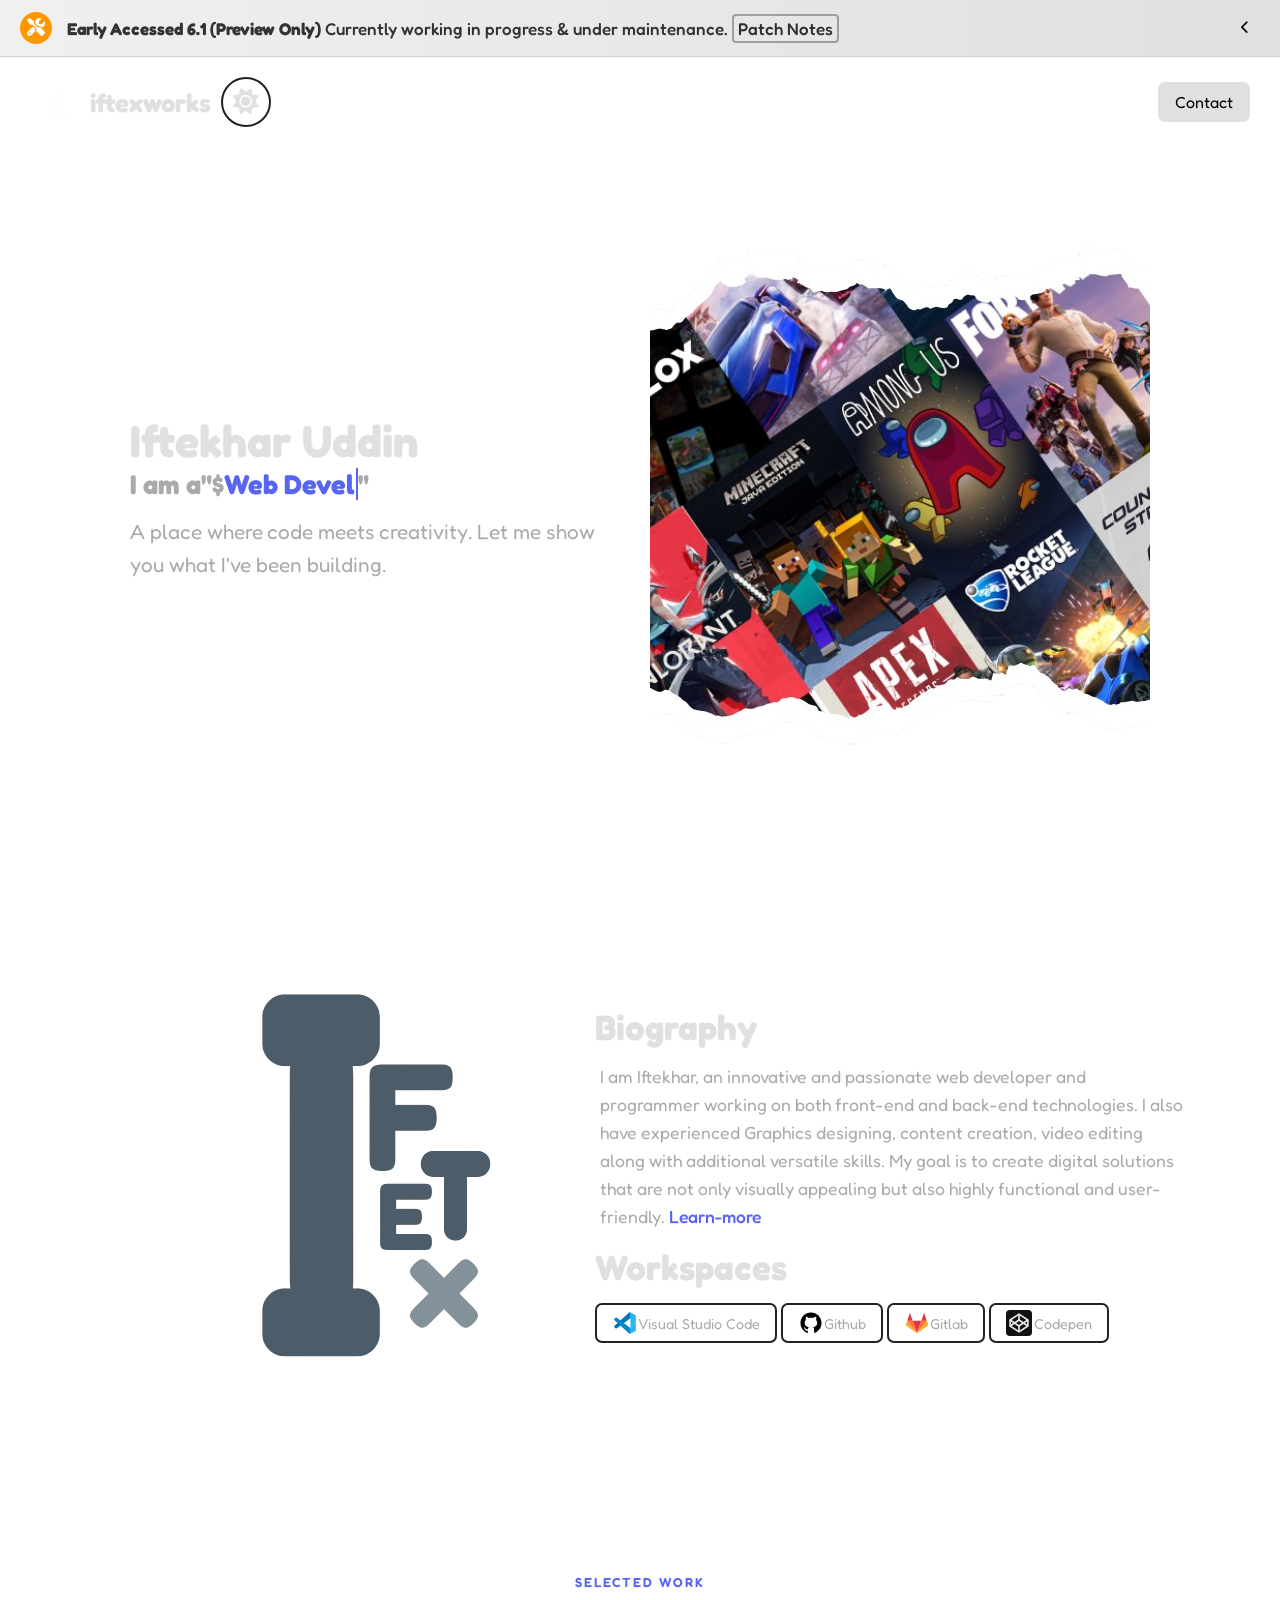
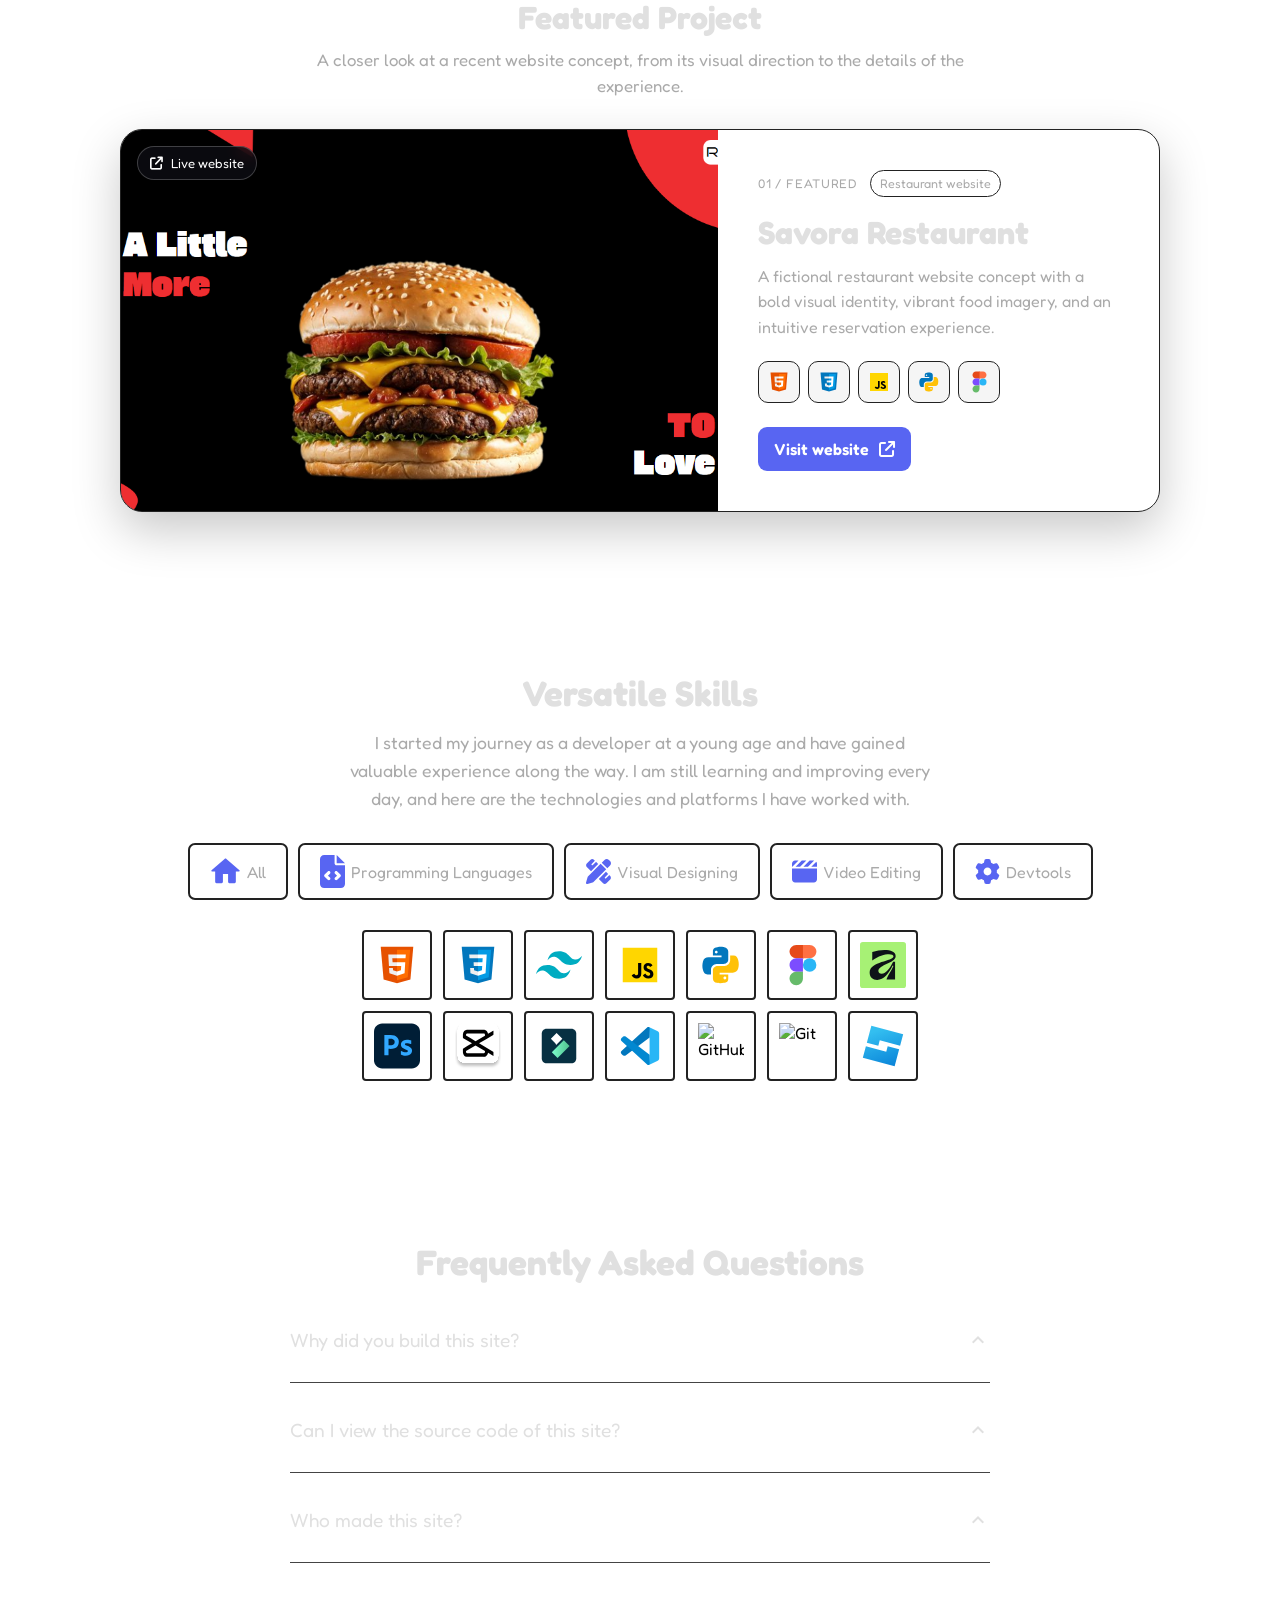
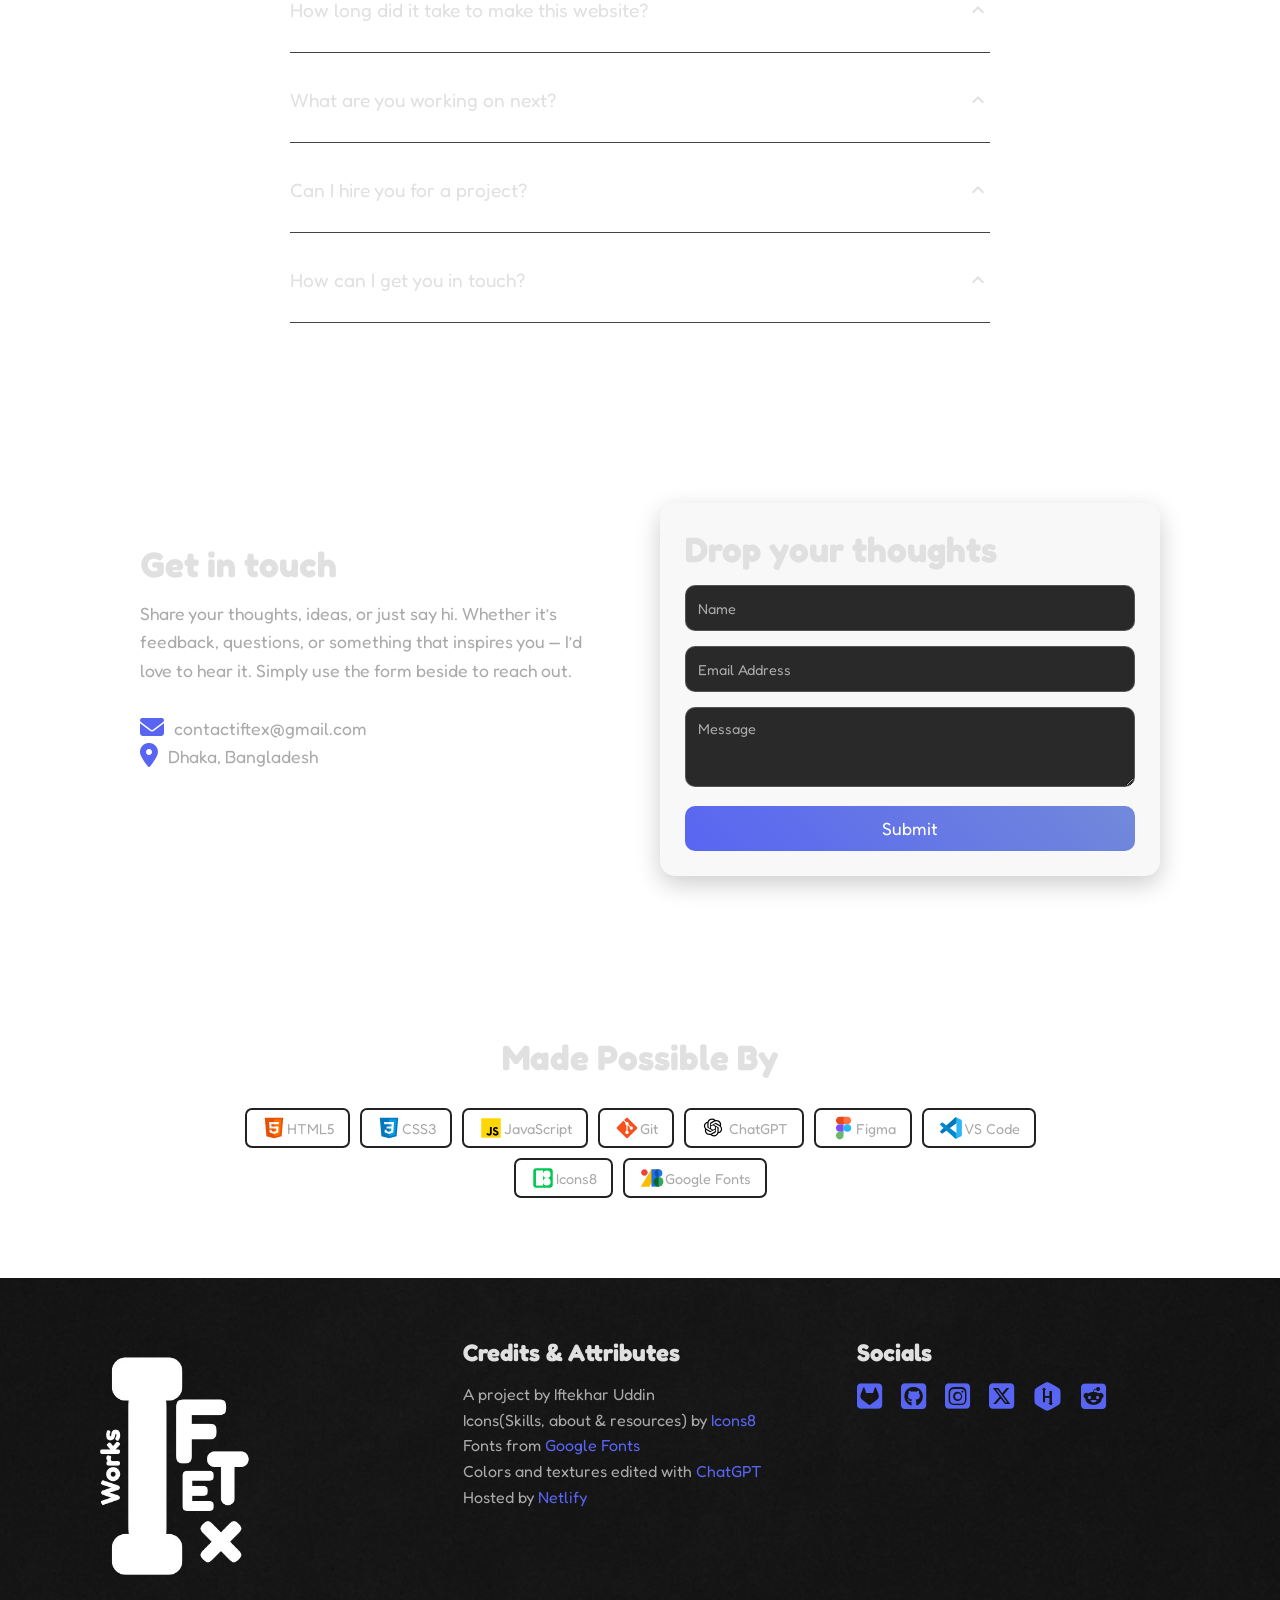
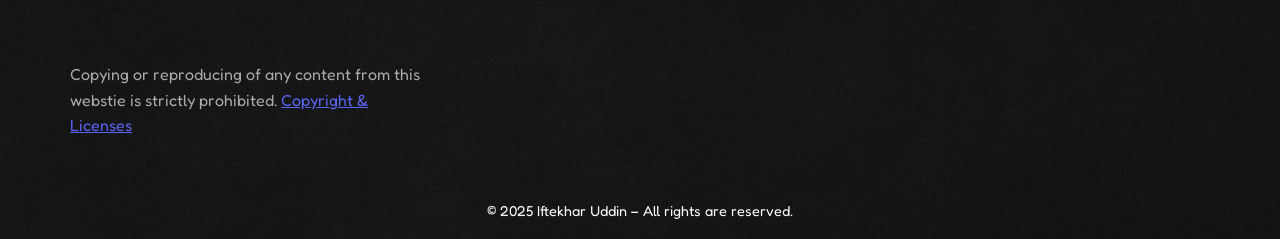
==== commit 6aaa7984: "Update index.html" ====
--- a/index.html
+++ b/index.html
@@ -420,7 +420,7 @@
                 
                 <div class="sociallinks">
                     <h2>Socials</h2>
-                    <a href="https://gitlab.com/iftex" target="_blank"><i class="fab fa-sqaure-gitlab"></i></a>
+                    <a href="https://gitlab.com/iftex" target="_blank"><i class="fab fa-square-gitlab"></i></a>
                     <a href="https://github.com/Iftex" target="_blank"><i class="fab fa-square-github"></i></a>
                     <a href="https://www.instagram.com/_iftex/" target="_blank"><i class="fab fa-square-instagram"></i></a>
                     <a href="https://x.com/_Agereo" target="_blank"><i class="fab fa-square-x-twitter"></i></a>
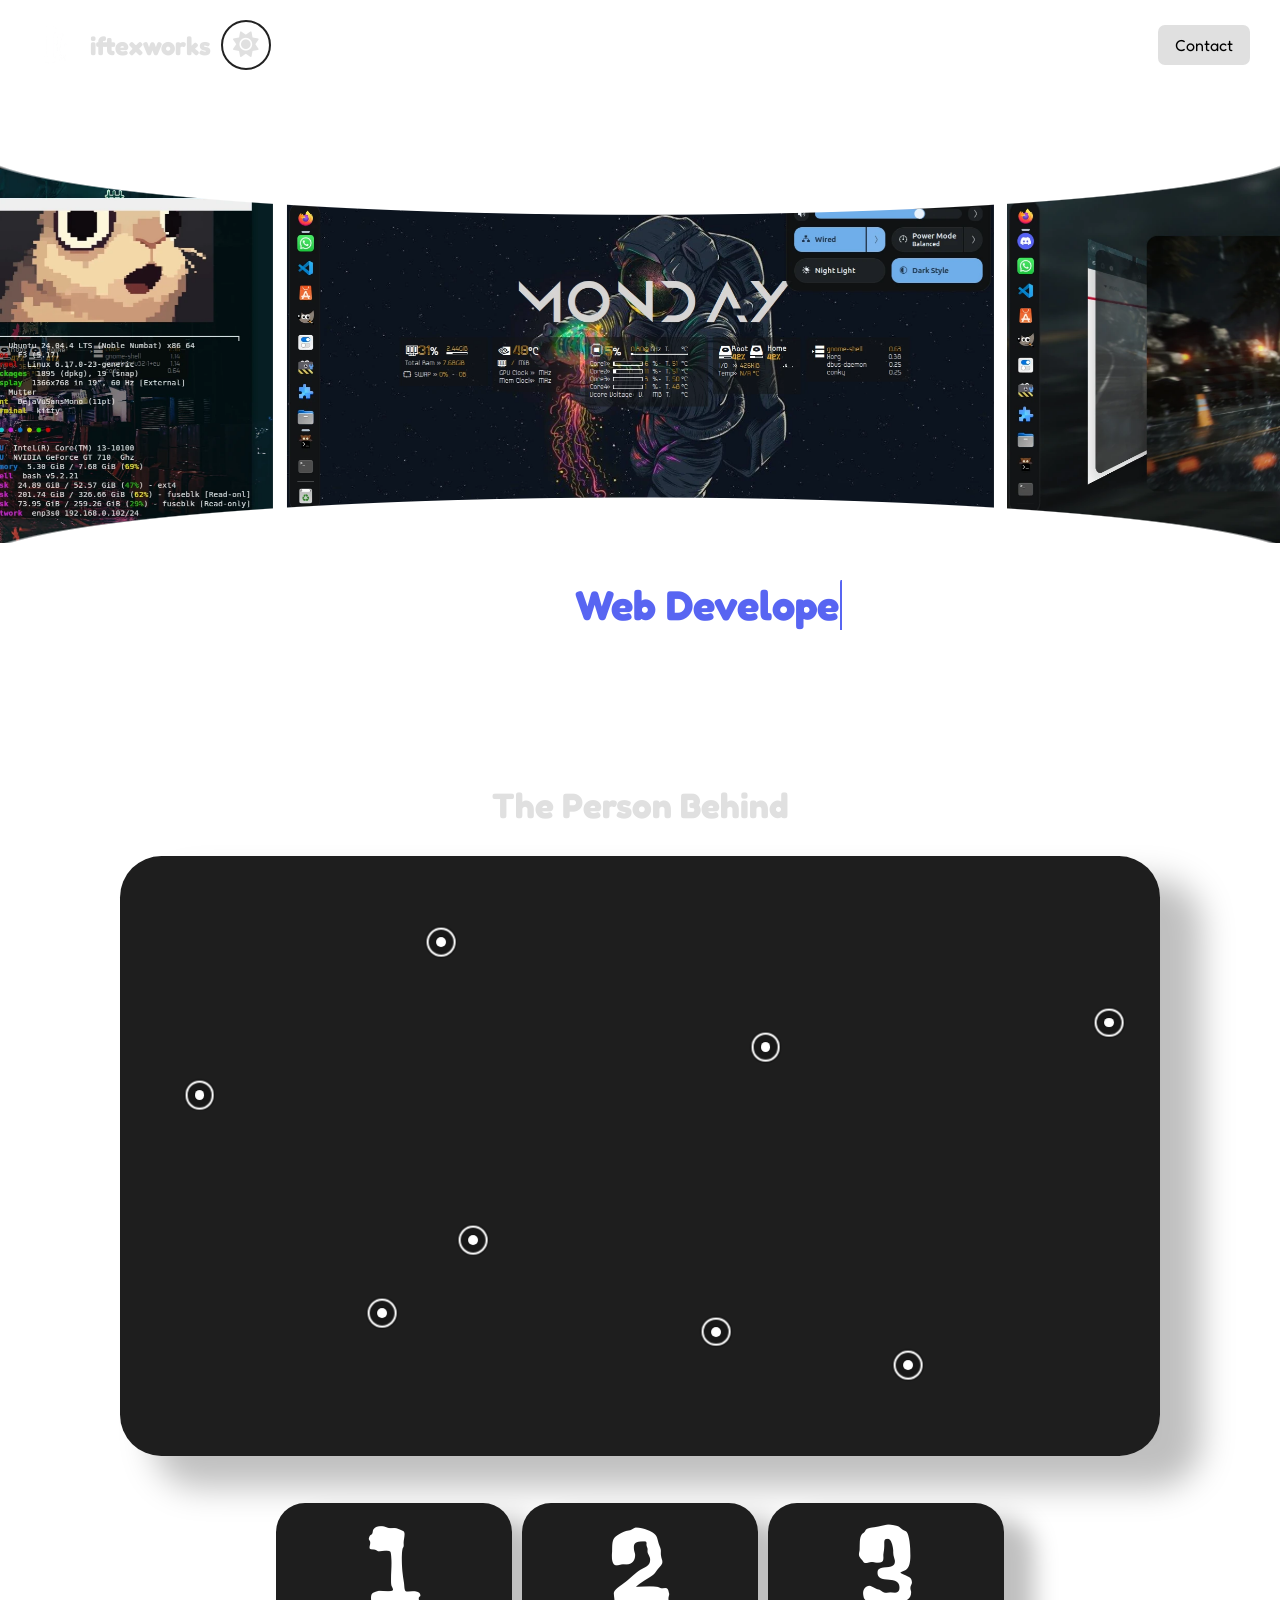
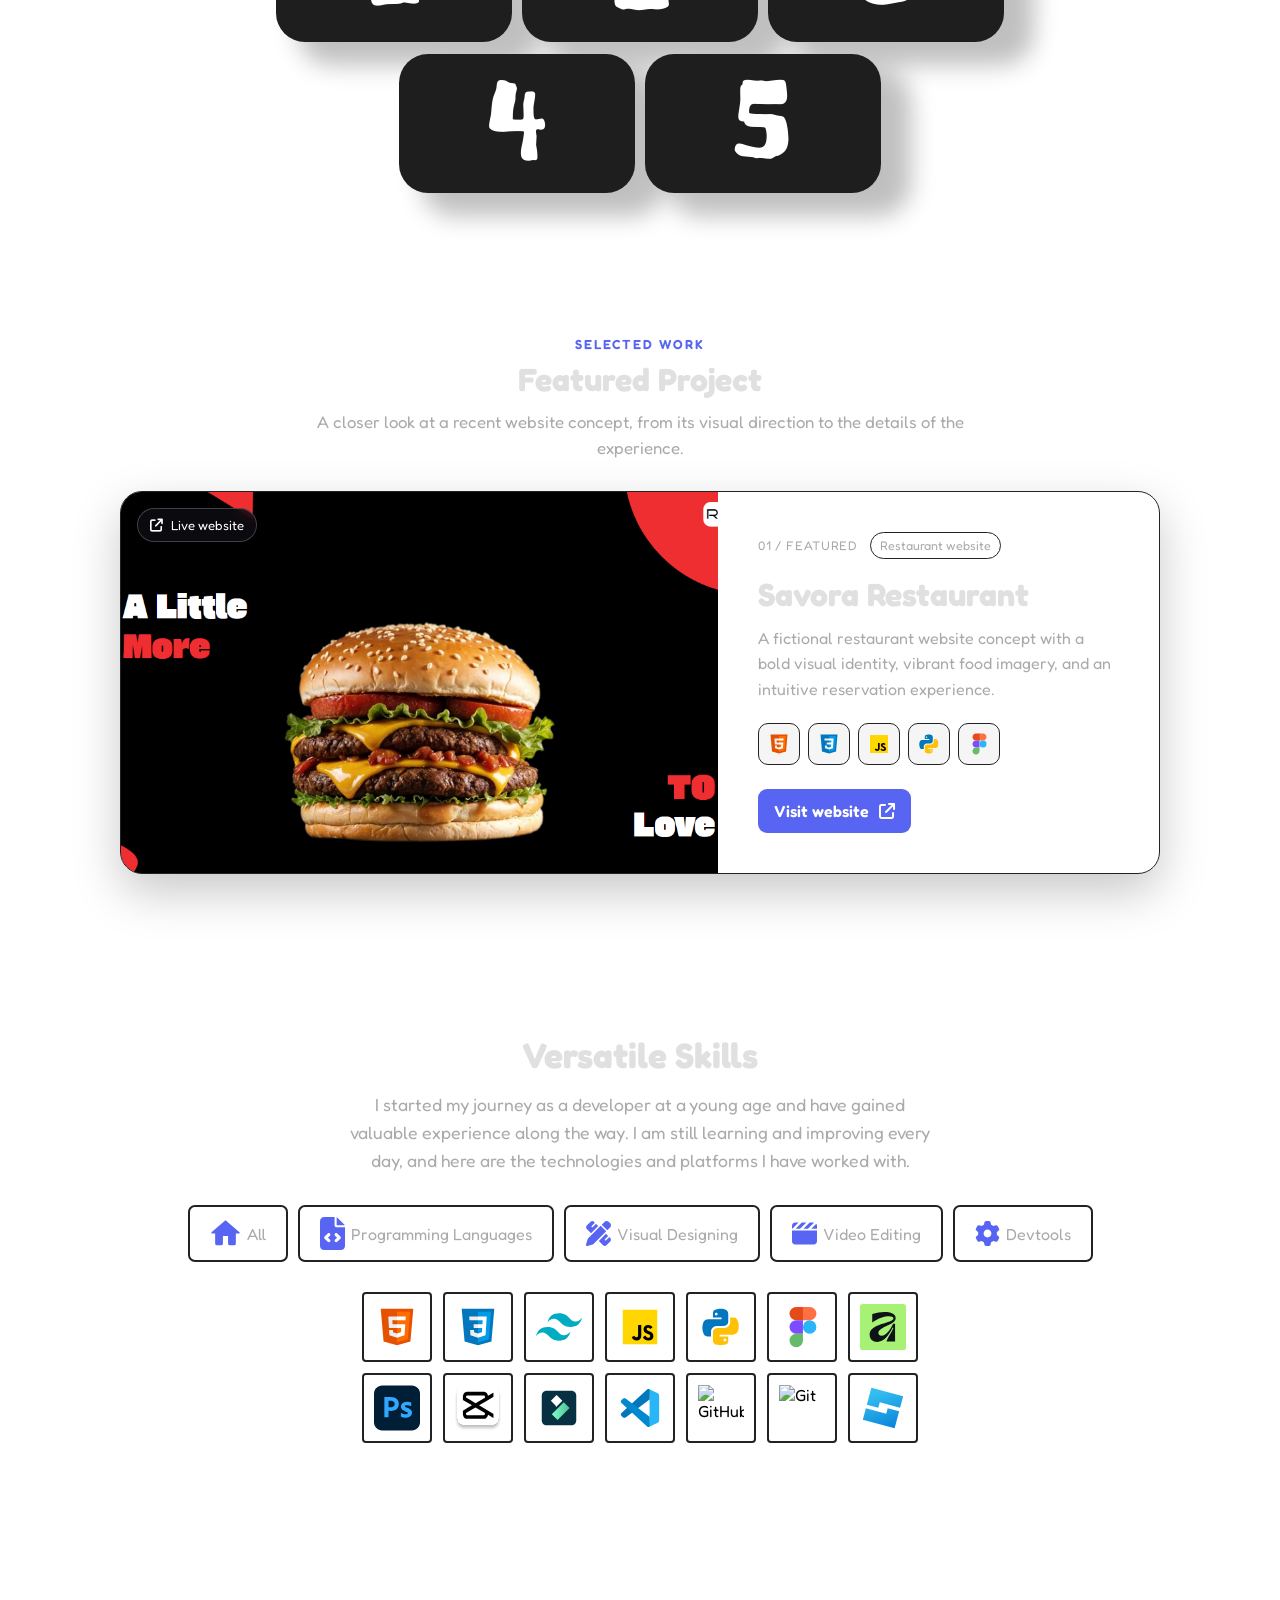
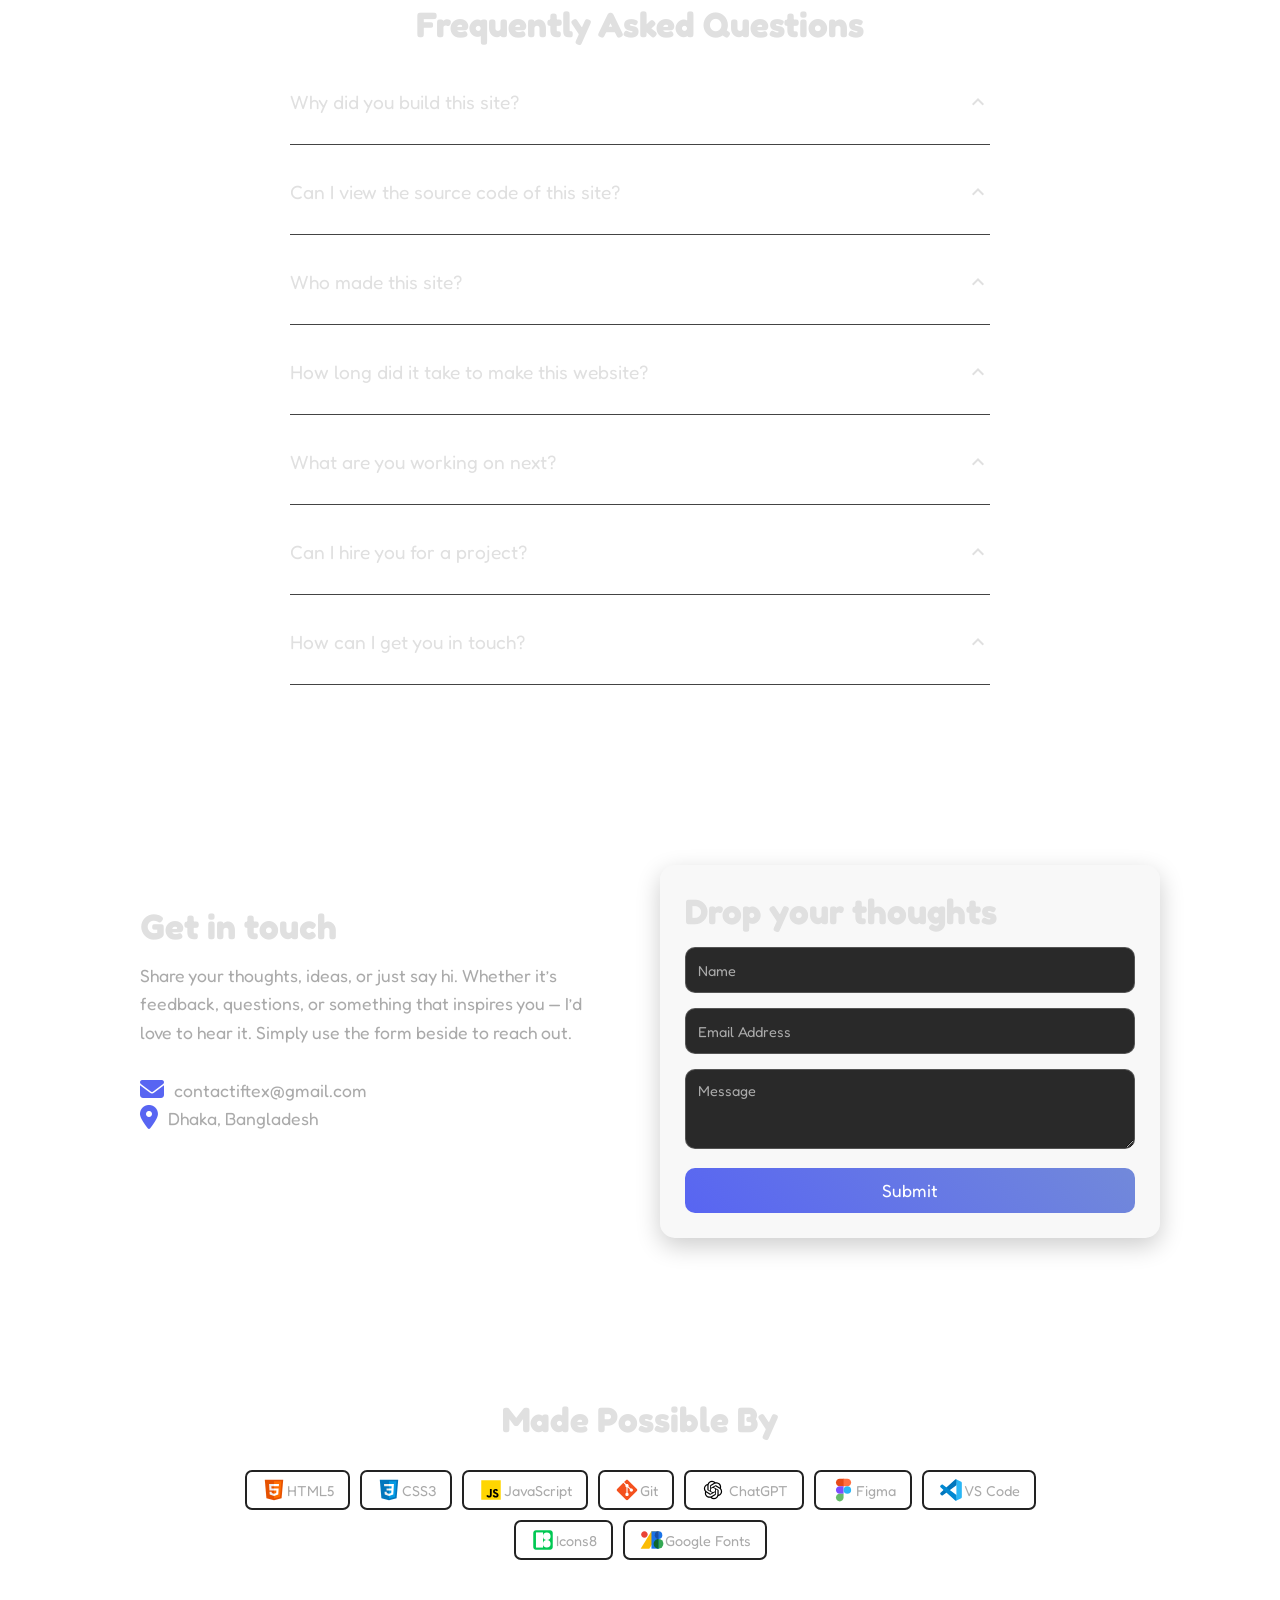
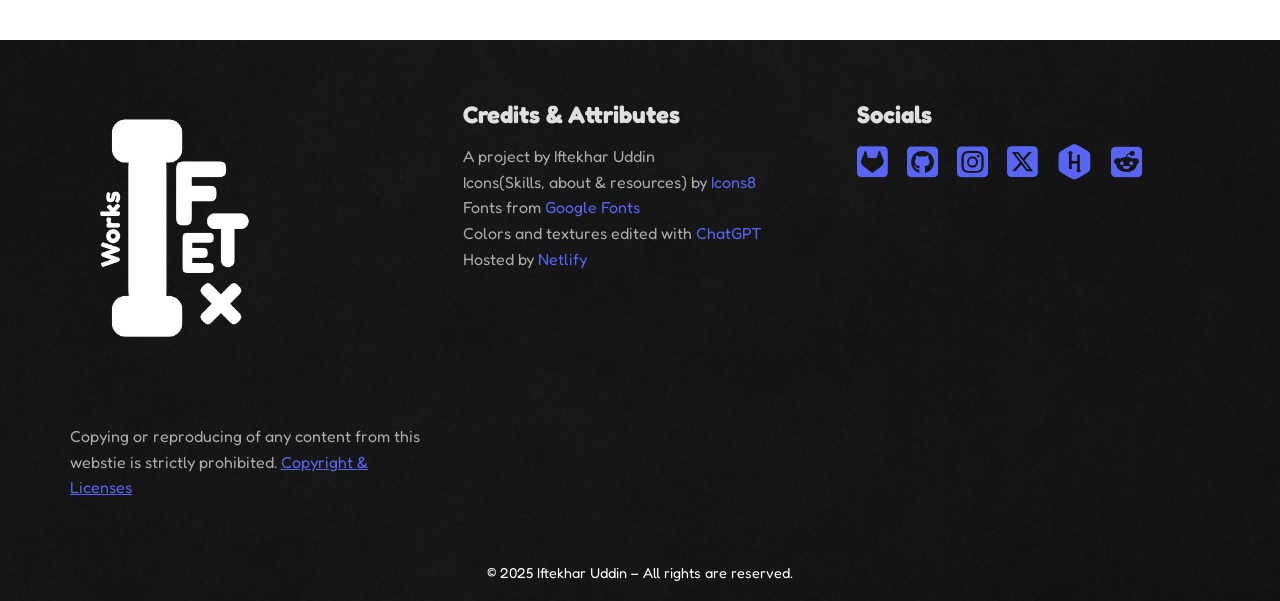
==== commit 4c2eb316: "Add files via upload" ====
--- a/index.html
+++ b/index.html
@@ -1,443 +1,555 @@
-<!DOCTYPE html>
-<html lang="en" data-theme="dark">
-<head>
-    <meta charset="UTF-8">
-    <meta name="viewport" content="width=device-width, initial-scale=1.0, maximum-scale=1.0, user-scalable=no">
-    <link href="https://fonts.googleapis.com/css2?family=Fredoka:wght@500&display=swap" rel="stylesheet">
-    <link href="https://fonts.googleapis.com/icon?family=Material+Icons" rel="stylesheet">
-    <link rel="stylesheet" href="styles.css">
-    <link rel="icon" type="image/png" href="Assets/Favicon.png" alt="favicon">
-    <link rel="stylesheet" href="https://cdnjs.cloudflare.com/ajax/libs/font-awesome/6.5.0/css/all.min.css">
-    <link href="https://unpkg.com/aos@2.3.1/dist/aos.css" rel="stylesheet">
-    <title>iftexworks(Early Accessed)</title>
-    <script>
-(function () {
-  const savedTheme = localStorage.getItem("theme");
-
-  if (savedTheme) {
-    document.documentElement.setAttribute("data-theme", savedTheme);
-  }
-})();
-</script>
-
-</head>
-<body>
-    <!--Custom context-menu-->
-    <div id="custom-menu">
-  <ul id="menu-items"></ul>
-</div>
-    
-<!--Maintenance-->
-    <div class="maintenance-bar">
-    <div style="display: flex; align-items: center;">
-        <div class="alert-icon">
-            <i class="fas fa-tools"></i>
-        </div>
-        <div class="message">
-            <strong>Early Accessed 6.1 (Preview Only)</strong> Currently working in progress & under maintenance. 
-            <a href="#" style="border: 2px solid #a19d9d; border-radius: 4px; text-decoration: none;
-            padding: 2px 4px; color: #2e2e2e;">Patch Notes</a>
-        </div>
-    </div>
-    <button class="close-btn">
-        <i class="fa-solid fa-chevron-left"></i>
-    </button>
-</div>
-    <!-- Navbar -->
-    <header>
-        <nav class="navbar">
-            <div class="logo-container">
-                <a href="#" class="itlogo">
-                    <div class="nav-img" id="logo" alt="Logo" draggable="false"></div>
-                </a>
-                <h2>iftexworks</h2>
-                <button id="theme-toggle" class="theme-btn" aria-label="Toggle theme"> 
-  <i id="moon-icon" class="fa-solid fa-moon"></i>
-  <i id="sun-icon" class="fa-solid fa-sun" style="display: none;"></i>
-</button>
-
-            </div> 
-            
-            <ul>
-                <li><span class="select" onclick="scrollToSection('home')">Home</span></li>
-                <li><span class="select" onclick="scrollToSection('about')">About</span></li>
-                <li><span class="select" onclick="scrollToSection('projects')">Projects</span></li>
-                <li><span class="select" onclick="scrollToSection('skills')">Skills</span></li>
-                <li><span class="select" onclick="scrollToSection('faq')">FAQ</span></li>
-                <li><button class="navbut" onclick="scrollToSection('contact')">Contact</button></li>
-            </ul>
-            
-            <div id="menu-icon">
-                <i class="material-icons">menu</i>
-            </div>
-        </nav>
-    </header>
-
-    <!-- Dropdown Menu -->
-    <div class="dropdown-menu">
-        <ul>
-            <li><span class="menu" onclick="scrollToSection('home')">Home</span></li>
-            <li><span class="menu" onclick="scrollToSection('about')">About</span></li>
-            <li><span class="menu" onclick="scrollToSection('projects')">Projects</span></li>
-            <li><span class="menu" onclick="scrollToSection('skills')">Skills</span></li>
-            <li><span class="menu" onclick="scrollToSection('faq')">FAQ</span></li>
-            <li><button class="navbut" onclick="scrollToSection('contact')">Contact</button></li>
-            
-        </ul>
-    </div>
-
-    <div class="container">
-        <!-- Home Section -->
-        <section class="home" id="home" data-aos="fade-up" data-aos-easing="ease-out" data-aos-delay="300">
-    <div class="home-content">
-        <h2>Iftekhar Uddin</h2>
-        <h5 class="code-txt">I am a"$<span class="role"></span>"</h5>
-        <p>A place where code meets creativity. Let me show you what I've been building.</p>
-    </div>
-
-    <!-- Placeholder for 3D item -->
-        <div class="img-wrap">
-            <img class="games_img" src="Assets/libraray_torn.png" draggable="false" alt="home-alt">
-            <div class="img-overlay">
-                <button class="overlay-btn" aria-label="View" onclick="location.href='gameslists.html'">    
-                    <span class="text-a">View</span>
-                    <span class="text-b">The Passion</span>
-                </button>
-            </div>
-        </div>
-     
-    </div>    
-   </section>
-
-        <!-- About Section -->
-        <section class="about" id="about" data-aos="fade-left" data-aos-easing="ease-out" data-aos-delay="250">
-            <div class="about-img" alt="About Logo" draggable="false"></div>
-            <div class="about-content">
-                
-                <h2>Biography</h2>
-                <p>I am Iftekhar, an innovative and passionate web developer and programmer working on both front-end and back-end technologies. 
-                    I also have experienced Graphics designing, content creation, video editing along with additional versatile skills. 
-                    My goal is to create digital solutions that are not only visually appealing but also highly functional and user-friendly. 
-                    <span class="learn-more">
-                    <a href="https://github.com/Iftex/Know-About-iftex" target="_blank">Learn-more</a> 
-                    <i class="material-icons">arrow_outward</i>  
-                    </span>
-                <h2>Workspaces</h2>      
-                <div class="workspace-icon">
-                    <img src="Assets/Skillicons/vscode.svg" draggable="false" alt="vscode">
-                    <span>Visual Studio Code</span>
-                </div>
-                <div class="workspace-icon">
-                    <img src="Assets/Skillicons/github.svg" draggable="false" alt="github">
-                    <span>Github</span>
-                </div> 
-                <div class="workspace-icon">
-                    <img src="Assets/Skillicons/gitlab.svg" draggable="false" alt="gitlab">
-                    <span>Gitlab</span>
-                </div>
-                <div class="workspace-icon">
-                    <img src="Assets/Skillicons/codepen.svg" draggable="false" alt="codepen" style="margin-right:2px">
-                    <span>Codepen</span>
-                </div>        
-        
-       
-
-            </div>
-        </section>
-
-        <!-- Featured Project -->
-        <section class="projects-section" id="projects" aria-labelledby="projects-title" data-aos="fade-up" data-aos-easing="ease-out" data-aos-delay="200">
-            <div class="projects-heading">
-                <span class="projects-eyebrow">Selected work</span>
-                <h2 id="projects-title">Featured Project</h2>
-                <p>A closer look at a recent website concept, from its visual direction to the details of the experience.</p>
-            </div>
-
-            <article class="project-card">
-                <a class="project-preview" href="https://savoraeats.netlify.app/" target="_blank" rel="noopener noreferrer" aria-label="Open the Savora Restaurant website">
-                    <img src="Assets/savora-project-preview.png" alt="Savora Restaurant homepage with a centered burger hero image">
-                    <span class="project-preview-label"><i class="fa-solid fa-arrow-up-right-from-square" aria-hidden="true"></i> Live website</span>
-                </a>
-
-                <div class="project-details">
-                    <div class="project-meta">
-                        <span>01 / Featured</span>
-                        <span class="project-type">Restaurant website</span>
-                    </div>
-                    <h3>Savora Restaurant</h3>
-                    <p>A fictional restaurant website concept with a bold visual identity, vibrant food imagery, and an intuitive reservation experience.</p>
-                    <ul class="project-stack" aria-label="Project technologies">
-                        <li title="HTML5"><img src="Assets/Skillicons/html5.svg" alt="HTML5"></li>
-                        <li title="CSS3"><img src="Assets/Skillicons/css3.svg" alt="CSS3"></li>
-                        <li title="JavaScript"><img src="Assets/Skillicons/javascript.svg" alt="JavaScript"></li>
-                        <li title="Python"><img src="Assets/Skillicons/python.svg" alt="Python"></li>
-                        <li title="Figma"><img src="Assets/Skillicons/figma.svg" alt="Figma"></li>
-                    </ul>
-                    <a class="project-visit" href="https://savoraeats.netlify.app/" target="_blank" rel="noopener noreferrer">
-                        Visit website <i class="fa-solid fa-arrow-up-right-from-square" aria-hidden="true"></i>
-                    </a>
-                </div>
-            </article>
-        </section>
-        <!-- Skills Section -->
-        <section class="skills" id="skills" data-aos="fade-right" data-aos-easing="ease-out" data-aos-delay="250">
-            <h2>Versatile Skills</h2>
-            <p>I started my journey as a developer at a young age and have gained valuable experience along the way. I am still learning and improving every day, 
-                and here are the technologies and platforms I have worked with.</p>
-        
-            <div class="skill-filters">
-
-                <div class="skill-filture" data-category="all">
-                    <img src="Assets/Skillicons/home.svg" draggable="false" alt="filtures" style="width: 31px;">
-                    <span>All</span>
-                </div>
-                <div class="skill-filture" data-category="programming">
-                    <img src="Assets/Skillicons/code.svg" draggable="false" alt="filtures">
-                    <span>Programming Languages</span>
-                </div>
-                <div class="skill-filture" data-category="visualdesign">
-                    <img src="Assets/Skillicons/ruler-vertical.svg" draggable="false" alt="filtures">
-                    <span>Visual Designing</span>
-                </div>
-                <div class="skill-filture" data-category="videoediting">
-                    <img src="Assets/Skillicons/clapperboard.svg" draggable="false" alt="filtures">
-                    <span>Video Editing</span>
-                </div>
-                <div class="skill-filture" data-category="others">
-                    <img src="Assets/Skillicons/gear.svg" draggable="false" draggable="false" alt="filtures">
-                    <span>Devtools</span>
-                </div>
-            </div>
-        
-            <div class="skilllogos">
-                <img class="skill-icon programming" src="Assets/Skillicons/html5.svg" draggable="false" alt="HTML5">
-                <img class="skill-icon programming" src="Assets/Skillicons/css3.svg" draggable="false" alt="CSS3">
-                <img class="skill-icon programming" src="Assets/Skillicons/tailwindcss.svg" draggable="false" alt="Tailwind CSS">
-                <img class="skill-icon programming" src="Assets/Skillicons/javascript.svg" draggable="false" alt="JavaScript">
-                <img class="skill-icon programming" src="Assets/Skillicons/python.svg" draggable="false" alt="Python">
-                <img class="skill-icon visualdesign" src="Assets/Skillicons/figma.svg" draggable="false" alt="Figma">
-                <img class="skill-icon visualdesign" src="Assets/Skillicons/affinity.svg" draggable="false" alt="Canva">
-                <img class="skill-icon visualdesign" src="Assets/Skillicons/photoshop.svg" draggable="false" alt="Adobe Photoshop">
-                <img class="skill-icon videoediting" src="Assets/Skillicons/capcut.svg" draggable="false" alt="CapCut">
-                <img class="skill-icon videoediting" src="Assets/Skillicons/filmora.svg" draggable="false" alt="Filmora">
-                <img class="skill-icon others" src="Assets/Skillicons/vscode.svg" draggable="false" alt="VS Code">
-                <img class="skill-icon others" src="Assets/Skillicons/Github.svg" draggable="false" alt="GitHub">
-                <img class="skill-icon others" src="Assets/Skillicons/Git.svg" draggable="false" alt="Git">
-                <img class="skill-icon others" src="Assets/Skillicons/robloxstudio.svg" draggable="false" alt="Roblox Studio">
-            </div>
-        </section>
-
-        <!-- FAQ Section -->
-        <section class="faq-section" id="faq" data-aos="fade-up" data-aos-easing="ease-out" data-aos-delay="250">
-            <h2>Frequently Asked Questions</h2>
-            
-            <div class="faq-item">
-                <button class="faq-question">
-                    Why did you build this site?
-                    <i class="material-icons" id="menu-icon1">keyboard_arrow_up</i>
-                </button>
-                <div class="faq-answer">
-                    This site serves as a virtual portal where visitors can know a bit about me. Additionally it's also a platform
-                    to practice web-development and share my progress.
-                </div>
-            </div>
-            
-            <div class="faq-item">
-                <button class="faq-question">
-                    Can I view the source code of this site?
-                    <i class="material-icons" id="menu-icon1">keyboard_arrow_up</i>
-                </button>
-                <div class="faq-answer">
-                    I appreciate your interest and curiosity but I haven't made the source code public yet. I have kept it private for now because this
-                    project is really too personal to me and I've put in a lot of time and effort in it. Hope you understand.
-                </div>
-            </div>
-            
-            <div class="faq-item">
-                <button class="faq-question">
-                    Who made this site?
-                    <i class="material-icons" id="menu-icon1">keyboard_arrow_up</i>
-                </button>
-                <div class="faq-answer">
-                    This website was created and designed by me using html5 css3 and Javascript as well as some different sources. You can find
-                    them at the bottom of the website. Scroll to take a look.
-                </div>
-            </div>
-            
-            <div class="faq-item">
-                <button class="faq-question">
-                    How long did it take to make this website?
-                    <i class="material-icons" id="menu-icon1">keyboard_arrow_up</i>
-                </button>
-                <div class="faq-answer">
-                    That's a thoughtful question. In total, the website took about 8 days to complete. In terms of working hours, 
-                    it adds up to approximately 53-58 hours of focused effort.
-                </div>
-            </div>
-            
-            <div class="faq-item">
-                <button class="faq-question">
-                    What are you working on next?
-                    <i class="material-icons" id="menu-icon1">keyboard_arrow_up</i>
-                </button>
-                <div class="faq-answer">
-                    Currently, I am learning Front-End Development and my plan is to keep building new projects on it to improve myself.
-                    I am also planning to learn different technologies and languages and working working on both front and back-end 
-                    technologies.
-                </div>
-            </div>
-            
-            <div class="faq-item">
-                <button class="faq-question">
-                    Can I hire you for a project?
-                    <i class="material-icons" id="menu-icon1">keyboard_arrow_up</i>
-                </button>
-                <div class="faq-answer">
-                    I'm not someone so professional just learning and growing day by day. This project was something I created for myself.
-                    I don't take on work for clients or anyone at the moment but if you still have any specific topic or idea you'd like   
-                    to discuss, feel free to reach me out. Join our <a href="https://discord.gg/E8Fy3PHvdr" target="_blank" rel="noopener noreferrer">Experimental Discord Server</a>.
-                </div>
-            </div>
-            
-            <div class="faq-item">
-                <button class="faq-question">
-                    How can I get you in touch?
-                    <i class="material-icons" id="menu-icon1">keyboard_arrow_up</i>
-                </button>
-                <div class="faq-answer">
-                    You can easily reach me out by using the contact form below this section or join 
-                    our <a href="https://discord.gg/E8Fy3PHvdr" target="_blank" rel="noopener noreferrer">Discord Server.</a>
-                    Feel free to connect through. I am always delighted to chat, exchange ideas or help out with any issue or problem.
-                </div>
-            </div>
-        </section>
-
-        <!--Contact Section-->
-        <section class="contact" id="contact" data-aos="fade-up" data-aos-easing="ease-out" data-aos-delay="250">
-            <div class="contact-info">
-                <h2>Get in touch</h2>
-                <p>Share your thoughts, ideas, or just say hi. Whether it’s feedback, questions, or something that inspires you — I’d 
-                    love to hear it. Simply use the form beside to reach out.</p>
-                <div class="info-items">  
-                    <i class="fa-solid fa-envelope"></i>
-                    <span>contactiftex@gmail.com</span>
-                </div>
-
-                <div class="info-items">
-                    <i class="fa-solid fa-location-dot"></i>
-                    <span>Dhaka, Bangladesh</span>
-                </div>  
-            </div>
-            
-            <div class="contact-form">
-  <form name="contact" method="POST" data-netlify="true" action="contact.html" novalidate>
-    <h2>Drop your thoughts</h2>
-    <div class="input-box">
-
-      <span class="error-msg"></span>
-      <input type="text" name="name" placeholder="Name">
-      
-      <span class="error-msg"></span>
-      <input type="email" name="email" placeholder="Email Address">
-      
-      <span class="error-msg"></span>
-      <textarea name="message" placeholder="Message"></textarea>
-      
-
-      <button type="submit">Submit</button>
-    </div>
-  </form>
-</div>
-        </section>
-
-    
-
-        <!-- Resources Section -->
-        <section class="resources" data-aos="fade-down" data-aos-easing="ease-out" data-aos-delay="250">
-            <h2>Made Possible By</h2>
-            <div class="button-container">
-                <div class="tech-button">
-                    <img src="Assets/Skillicons/html5.svg" draggable="false" alt="HTML5">
-                    <span>HTML5</span>
-                </div>
-                <div class="tech-button">
-                    <img src="Assets/Skillicons/css3.svg" draggable="false" alt="CSS3">
-                    <span>CSS3</span>
-                </div>
-                <div class="tech-button">
-                    <img src="Assets/Skillicons/javascript.svg" draggable="false" alt="JavaScript">
-                    <span>JavaScript</span>
-                </div>
-                <div class="tech-button">
-                    <img src="Assets/Skillicons/git.svg" draggable="false" alt="Git">
-                    <span>Git</span>
-                </div>
-                <div class="tech-button">
-                    <img src="Assets/Skillicons/chatgpt-icon.svg" draggable="false" alt="ChatGPT" style="margin-right: 3px;">
-                    <span>ChatGPT</span>
-                </div>
-                <div class="tech-button">
-                    <img src="Assets/Skillicons/figma.svg" draggable="false" alt="Figma">
-                    <span>Figma</span>
-                </div>
-                <div class="tech-button">
-                    <img src="Assets/Skillicons/vscode.svg" draggable="false" alt="VS Code">
-                    <span>VS Code</span>
-                </div>
-                <div class="tech-button">
-                    <img src="Assets/Skillicons/icons8.svg" draggable="false" alt="Icons8">
-                    <span>Icons8</span>
-                </div>
-                <div class="tech-button">
-                    <img src="Assets/Skillicons/googlefonts.svg" draggable="false" alt="Google Fonts"> 
-                    <span>Google Fonts</span>
-                </div>
-            </div>
-        </section>
-    </div>
-
-    <!-- Footer -->
-    <footer class="footer">
-        <div class="container">
-            <div class="footer-content">
-                <div class="imgfooter">
-                    <img class="footer-img" alt="footer-icon" draggable="false">
-                    <p>Copying or reproducing of any content from this webstie is strictly prohibited.
-                        <a style="color: var(--links)" href="licenses.html">Copyright & Licenses</a>
-                    </p>
-                </div>
-                
-                <div class="credits">
-                    <h2>Credits & Attributes</h2>
-                    <p>
-                        A project by Iftekhar Uddin<br>
-                        Icons(Skills, about & resources) by <a href="http://icons8.com/" target="_blank" rel="noopener noreferrer" >Icons8</a><br>
-                        Fonts from <a href="https://fonts.google.com/" target="_blank" rel="noopener noreferrer">Google Fonts</a><br>
-                        Colors and textures edited with <a href="https://chatgpt.com/" target="_blank" rel="noopener noreferrer">ChatGPT</a><br>
-                        Hosted by <a href="https://netlify.com/" target="_blank" rel="noopener noreferrer">Netlify</a>
-                    </p>     
-                </div>
-                
-                <div class="sociallinks">
-                    <h2>Socials</h2>
-                    <a href="https://gitlab.com/iftex" target="_blank"><i class="fab fa-square-gitlab"></i></a>
-                    <a href="https://github.com/Iftex" target="_blank"><i class="fab fa-square-github"></i></a>
-                    <a href="https://www.instagram.com/_iftex/" target="_blank"><i class="fab fa-square-instagram"></i></a>
-                    <a href="https://x.com/_Agereo" target="_blank"><i class="fab fa-square-x-twitter"></i></a>
-                    <a href="https://www.hackerrank.com/profile/iftex" target="_blank"><i class="fab fa-hackerrank"></i></a>
-                    <a href="https://www.reddit.com/user/agereo/" target="_blank"><i class="fab fa-square-reddit"></i></a>
-                    
-                </div>
-            </div>
-        </div>
-        
-        <p class="copyright">© 2025 Iftekhar Uddin – All rights are reserved.</p>
-    </footer>
-
-    <!-- JavaScript -->
-    <script src="https://unpkg.com/aos@next/dist/aos.js"></script>
-    <script src="script.js"></script>
-    <script src="roles.js"></script>
-    <script src="context.js"></script>
-</body>
-</html>
+<!DOCTYPE html>
+<html lang="en" data-theme="dark">
+<head>
+    <meta charset="UTF-8">
+    <meta name="viewport" content="width=device-width, initial-scale=1.0, maximum-scale=1.0, user-scalable=no">
+    <link href="https://fonts.googleapis.com/css2?family=Fredoka:wght@500&display=swap" rel="stylesheet">
+    <link href="https://fonts.googleapis.com/css2?family=Freckle+Face&display=swap" rel="stylesheet">
+    <link href="https://fonts.googleapis.com/css2?family=Fredoka+One&display=swap" rel="stylesheet">
+    <link href="https://fonts.googleapis.com/icon?family=Material+Icons" rel="stylesheet">
+    <link rel="stylesheet" href="styles.css">
+    <link rel="icon" type="image/png" href="Assets/Favicon.png" alt="favicon">
+    <link rel="stylesheet" href="https://cdnjs.cloudflare.com/ajax/libs/font-awesome/6.5.0/css/all.min.css">
+    <link href="https://unpkg.com/aos@2.3.1/dist/aos.css" rel="stylesheet">
+    <title>iftexworks(Early Accessed)</title>
+    <script>
+(function () {
+  const savedTheme = localStorage.getItem("theme");
+
+  if (savedTheme) {
+    document.documentElement.setAttribute("data-theme", savedTheme);
+  }
+})();
+</script>
+
+</head>
+<body>
+    <!--Custom context-menu-->
+    <div id="custom-menu">
+  <ul id="menu-items"></ul>
+</div>
+    
+<!--Maintenance-->
+    <div class="maintenance-bar" style="display: none;">
+    <div style="display: flex; align-items: center;">
+        <div class="alert-icon">
+            <i class="fas fa-tools"></i>
+        </div>
+        <div class="message">
+            <strong>Early Accessed 6.1 (Preview Only)</strong> Currently working in progress & under maintenance. 
+            <a href="#" style="border: 2px solid #a19d9d; border-radius: 4px; text-decoration: none;
+            padding: 2px 4px; color: #2e2e2e;">Patch Notes</a>
+        </div>
+    </div>
+    <button class="close-btn">
+        <i class="fa-solid fa-chevron-left"></i>
+    </button>
+</div>
+    <!-- Navbar -->
+    <header>
+        <nav class="navbar">
+            <div class="logo-container">
+                <a href="#" class="itlogo">
+                    <div class="nav-img" id="logo" alt="Logo" draggable="false"></div>
+                </a>
+                <h2>iftexworks</h2>
+                <button id="theme-toggle" class="theme-btn" aria-label="Toggle theme"> 
+  <i id="moon-icon" class="fa-solid fa-moon"></i>
+  <i id="sun-icon" class="fa-solid fa-sun" style="display: none;"></i>
+</button>
+
+            </div> 
+            
+            <ul>
+                <li><span class="select" onclick="scrollToSection('home')">Home</span></li>
+                <li><span class="select" onclick="scrollToSection('about')">About</span></li>
+                <li><span class="select" onclick="scrollToSection('projects')">Projects</span></li>
+                <li><span class="select" onclick="scrollToSection('skills')">Skills</span></li>
+                <li><span class="select" onclick="scrollToSection('faq')">FAQ</span></li>
+                <li><button class="navbut" onclick="scrollToSection('contact')">Contact</button></li>
+            </ul>
+            
+            <div id="menu-icon">
+                <i class="material-icons">menu</i>
+            </div>
+        </nav>
+    </header>
+
+    <!-- Dropdown Menu -->
+    <div class="dropdown-menu">
+        <ul>
+            <li><span class="menu" onclick="scrollToSection('home')">Home</span></li>
+            <li><span class="menu" onclick="scrollToSection('about')">About</span></li>
+            <li><span class="menu" onclick="scrollToSection('projects')">Projects</span></li>
+            <li><span class="menu" onclick="scrollToSection('skills')">Skills</span></li>
+            <li><span class="menu" onclick="scrollToSection('faq')">FAQ</span></li>
+            <li><button class="navbut" onclick="scrollToSection('contact')">Contact</button></li>
+            
+        </ul>
+    </div>
+
+    <!-- Home Section -->
+    <section class="home" id="home" data-aos="fade-up" data-aos-easing="ease-out" data-aos-delay="300">
+
+        <!-- 360° carousel (infinite loop, driven by carousel.js) -->
+        <div class="carousel" id="carousel" role="region" aria-roledescription="carousel" aria-label="Workspaces and projects" tabindex="0">
+            <div class="carousel-track">
+                <div class="carousel-slide" style="--ar: 1366 / 768;">
+                    <img src="Assets/Carousel/slide-01.webp" width="1366" height="768" alt="Ubuntu desktop with VS Code and a fastfetch terminal over a neon city wallpaper" draggable="false" decoding="async">
+                </div>
+                <div class="carousel-slide" style="--ar: 1366 / 768;">
+                    <img src="Assets/Carousel/slide-02.webp" width="1366" height="768" alt="Dark Ubuntu desktop with an astronaut wallpaper and a live system monitor" draggable="false" decoding="async">
+                </div>
+                <div class="carousel-slide" style="--ar: 1366 / 768;">
+                    <img src="Assets/Carousel/slide-03.webp" width="1366" height="768" alt="GNOME search view over a rainy racing-car wallpaper" draggable="false" decoding="async">
+                </div>
+                <div class="carousel-slide" style="--ar: 1366 / 768;">
+                    <img src="Assets/Carousel/slide-04.webp" width="1366" height="768" alt="GNOME overview with a browser, Codex, a terminal and VS Code open" draggable="false" decoding="async">
+                </div>
+                <div class="carousel-slide" style="--ar: 1366 / 768;">
+                    <img src="Assets/Carousel/slide-05.webp" width="1366" height="768" alt="Firefox new tab page with a starry moon wallpaper" draggable="false" decoding="async">
+                </div>
+                <div class="carousel-slide" style="--ar: 1348 / 627;">
+                    <img src="Assets/Carousel/slide-06.webp" width="1348" height="627" alt="GitHub repositories page of the Iftex profile" draggable="false" decoding="async">
+                </div>
+                <div class="carousel-slide" style="--ar: 1365 / 719;">
+                    <img src="Assets/Carousel/slide-07.webp" width="1365" height="719" alt="VS Code with a project open in the explorer" draggable="false" decoding="async">
+                </div>
+                <div class="carousel-slide" style="--ar: 1365 / 718;">
+                    <img src="Assets/Carousel/slide-08.webp" width="1365" height="718" alt="Affinity editing a games-themed poster mockup" draggable="false" decoding="async">
+                </div>
+                <div class="carousel-slide" style="--ar: 1365 / 716;">
+                    <img src="Assets/Carousel/slide-09.webp" width="1365" height="716" alt="CapCut timeline editing a short animated video" draggable="false" decoding="async">
+                </div>
+            </div>
+        </div>
+
+        <div class="home-content">
+            <h2 class="home-name">Iftekhar Uddin</h2>
+        </div>
+        <div>
+                <h5 class="code-txt">
+                <span class="role-live">I am a “$<span class="role"></span>”</span>
+                <span class="role-sizer" aria-hidden="true"></span>
+            </h5>
+        </div>
+    </section>
+
+        <!-- About Section: interactive room (click an indicator to change the card below) -->
+        <section class="about" id="about" aria-labelledby="about-title" data-aos="fade-left" data-aos-easing="ease-out" data-aos-delay="250">
+            <h1 class="about-title" id="about-title">The Person Behind</h1>
+
+            <div class="about-showcase">
+
+                <div class="about-room">
+                    <div class="about-room__media">
+                        <picture>
+                            <source media="(max-width: 767px)" srcset="Assets/Room-Background-1.png" width="831" height="814">
+                            <img src="Assets/Room-Background.png" width="1448" height="1086" alt="A low-poly paper-craft room with Ronaldo and Messi jerseys, a cowboy hat, a green backpack, shelves with Minecraft figures, a steering wheel, headphones and a desktop setup" draggable="false" decoding="async">
+                        </picture>
+
+                        <!-- Indicators. --dx/--dy = desktop position, --mx/--my = mobile position (% of the image) -->
+                        <button type="button" class="hotspot" data-target="edu" data-desktop-only aria-label="Education: green backpack" aria-controls="about-cards" aria-pressed="false" style="--dx:7.65%; --dy:39.78%;"></button>
+                        <button type="button" class="hotspot" data-target="workspace" aria-label="Workspace: cowboy hat" aria-controls="about-cards" aria-pressed="false" style="--dx:30.84%; --dy:14.36%; --mx:14.68%; --my:14.25%;"></button>
+                        <button type="button" class="hotspot" data-target="edu" aria-label="Education: wall between the jerseys" aria-controls="about-cards" aria-pressed="false" style="--dx:33.94%; --dy:63.95%; --mx:19.37%; --my:58.36%;"></button>
+                        <button type="button" class="hotspot" data-target="gaming" aria-label="Gaming: steering wheel" aria-controls="about-cards" aria-pressed="false" style="--dx:25.18%; --dy:76.24%; --mx:6.13%; --my:69.29%;"></button>
+                        <button type="button" class="hotspot" data-target="gfx" aria-label="GFX Designing: shelf with Minecraft figures" aria-controls="about-cards" aria-pressed="false" style="--dx:62.07%; --dy:31.91%; --mx:61.85%; --my:29.85%;"></button>
+                        <button type="button" class="hotspot" data-target="gaming" aria-label="Gaming: headphones on a stand" aria-controls="about-cards" aria-pressed="false" style="--dx:57.29%; --dy:79.28%; --mx:54.63%; --my:71.99%;"></button>
+                        <button type="button" class="hotspot" data-target="gfx" aria-label="GFX Designing: Arabic calligraphy canvas" aria-controls="about-cards" aria-pressed="false" style="--dx:95.14%; --dy:27.76%; --mx:86.88%; --my:29.85%;"></button>
+                        <button type="button" class="hotspot" data-target="web" aria-label="Web Development: keyboard and desktop" aria-controls="about-cards" aria-pressed="false" style="--dx:75.78%; --dy:84.81%; --mx:82.55%; --my:76.9%;"></button>
+                    </div>
+                </div>
+
+                <div class="about-cards" id="about-cards" aria-live="polite">
+
+                    <!-- Main Indicator (default) -->
+                    <div class="about-view" data-view="main" tabindex="-1">
+                        <div class="num-grid">
+                            <button type="button" class="num-tile num-tile--lg" data-target="web" aria-label="Web Development"><span class="num-tile__n" aria-hidden="true">1</span></button>
+                            <button type="button" class="num-tile num-tile--lg" data-target="gfx" aria-label="GFX Designing"><span class="num-tile__n" aria-hidden="true">2</span></button>
+                            <button type="button" class="num-tile num-tile--lg" data-target="gaming" aria-label="Gaming"><span class="num-tile__n" aria-hidden="true">3</span></button>
+                            <button type="button" class="num-tile num-tile--lg" data-target="edu" aria-label="Education"><span class="num-tile__n" aria-hidden="true">4</span></button>
+                            <button type="button" class="num-tile num-tile--lg" data-target="workspace" aria-label="Workspace"><span class="num-tile__n" aria-hidden="true">5</span></button>
+                        </div>
+                    </div>
+
+                    <!-- Indicator card 1: Web Development -->
+                    <div class="about-view" data-view="web" tabindex="-1" hidden>
+                        <article class="info-card" data-card="web">
+                            <h3 class="info-card__title">Web<br>Development</h3>
+                            <span class="info-card__rule" aria-hidden="true"></span>
+                            <p class="info-card__text">Creating highly-functional, user-friendly and visually stunning websites of numerous categories.</p>
+                        </article>
+                        <div class="num-row">
+                            <button type="button" class="num-tile num-tile--sm" data-target="gfx" aria-label="GFX Designing"><span class="num-tile__n" aria-hidden="true">2</span></button>
+                            <button type="button" class="num-tile num-tile--sm" data-target="gaming" aria-label="Gaming"><span class="num-tile__n" aria-hidden="true">3</span></button>
+                            <button type="button" class="num-tile num-tile--sm" data-target="edu" aria-label="Education"><span class="num-tile__n" aria-hidden="true">4</span></button>
+                            <button type="button" class="num-tile num-tile--sm" data-target="workspace" aria-label="Workspace"><span class="num-tile__n" aria-hidden="true">5</span></button>
+                        </div>
+                    </div>
+
+                    <!-- Indicator card 2: GFX Designing -->
+                    <div class="about-view" data-view="gfx" tabindex="-1" hidden>
+                        <article class="info-card" data-card="gfx">
+                            <h3 class="info-card__title">GFX<br>Designing</h3>
+                            <span class="info-card__rule" aria-hidden="true"></span>
+                            <p class="info-card__text">Creating visually compelling graphics, captivating and engaging visual content for diverse purposes.</p>
+                        </article>
+                        <div class="num-row">
+                            <button type="button" class="num-tile num-tile--sm" data-target="web" aria-label="Web Development"><span class="num-tile__n" aria-hidden="true">1</span></button>
+                            <button type="button" class="num-tile num-tile--sm" data-target="gaming" aria-label="Gaming"><span class="num-tile__n" aria-hidden="true">3</span></button>
+                            <button type="button" class="num-tile num-tile--sm" data-target="edu" aria-label="Education"><span class="num-tile__n" aria-hidden="true">4</span></button>
+                            <button type="button" class="num-tile num-tile--sm" data-target="workspace" aria-label="Workspace"><span class="num-tile__n" aria-hidden="true">5</span></button>
+                        </div>
+                    </div>
+
+                    <!-- Indicator card 3: Gaming -->
+                    <div class="about-view" data-view="gaming" tabindex="-1" hidden>
+                        <article class="info-card" data-card="gaming">
+                            <h3 class="info-card__title">Gaming</h3>
+                            <span class="info-card__rule" aria-hidden="true"></span>
+                            <p class="info-card__text">Started playing games from the early childhood as a continuous hobby. Visit me on Steam for more.</p>
+                        </article>
+                        <div class="num-row">
+                            <button type="button" class="num-tile num-tile--sm" data-target="web" aria-label="Web Development"><span class="num-tile__n" aria-hidden="true">1</span></button>
+                            <button type="button" class="num-tile num-tile--sm" data-target="gfx" aria-label="GFX Designing"><span class="num-tile__n" aria-hidden="true">2</span></button>
+                            <button type="button" class="num-tile num-tile--sm" data-target="edu" aria-label="Education"><span class="num-tile__n" aria-hidden="true">4</span></button>
+                            <button type="button" class="num-tile num-tile--sm" data-target="workspace" aria-label="Workspace"><span class="num-tile__n" aria-hidden="true">5</span></button>
+                        </div>
+                    </div>
+
+                    <!-- Indicator card 4: Education -->
+                    <div class="about-view" data-view="edu" tabindex="-1" hidden>
+                        <article class="info-card" data-card="edu">
+                            <h3 class="info-card__title">Education</h3>
+                            <span class="info-card__rule" aria-hidden="true"></span>
+                            <p class="info-card__text">Currently pursuing my studies in St. Joseph Higher Secondary School, Dhaka.</p>
+                        </article>
+                        <div class="num-row">
+                            <button type="button" class="num-tile num-tile--sm" data-target="web" aria-label="Web Development"><span class="num-tile__n" aria-hidden="true">1</span></button>
+                            <button type="button" class="num-tile num-tile--sm" data-target="gfx" aria-label="GFX Designing"><span class="num-tile__n" aria-hidden="true">2</span></button>
+                            <button type="button" class="num-tile num-tile--sm" data-target="gaming" aria-label="Gaming"><span class="num-tile__n" aria-hidden="true">3</span></button>
+                            <button type="button" class="num-tile num-tile--sm" data-target="workspace" aria-label="Workspace"><span class="num-tile__n" aria-hidden="true">5</span></button>
+                        </div>
+                    </div>
+
+                    <!-- Indicator card 5: Workspace -->
+                    <div class="about-view" data-view="workspace" tabindex="-1" hidden>
+                        <article class="info-card" data-card="workspace">
+                            <h3 class="info-card__title">Workspace</h3>
+                            <span class="info-card__rule" aria-hidden="true"></span>
+                            <div class="info-card__icons">
+                                <img class="ws-github" src="Assets/Skillicons/github.svg" alt="Github" draggable="false">
+                                <img class="ws-gitlab" src="Assets/Skillicons/gitlab.svg" alt="Gitlab" draggable="false">
+                                <img class="ws-vscode" src="Assets/Skillicons/vscode.svg" alt="VScode" draggable="false">
+                                <img class="ws-cursor" src="Assets/Skillicons/cursor.svg" alt="Cursor" draggable="false">
+                            </div>
+                        </article>
+                        <div class="num-row">
+                            <button type="button" class="num-tile num-tile--sm" data-target="web" aria-label="Web Development"><span class="num-tile__n" aria-hidden="true">1</span></button>
+                            <button type="button" class="num-tile num-tile--sm" data-target="gfx" aria-label="GFX Designing"><span class="num-tile__n" aria-hidden="true">2</span></button>
+                            <button type="button" class="num-tile num-tile--sm" data-target="gaming" aria-label="Gaming"><span class="num-tile__n" aria-hidden="true">3</span></button>
+                            <button type="button" class="num-tile num-tile--sm" data-target="edu" aria-label="Education"><span class="num-tile__n" aria-hidden="true">4</span></button>
+                        </div>
+                    </div>
+
+                </div>
+            </div>
+        </section>
+
+        <!-- Featured Project -->
+        <section class="projects-section" id="projects" aria-labelledby="projects-title" data-aos="fade-up" data-aos-easing="ease-out" data-aos-delay="200">
+            <div class="projects-heading">
+                <span class="projects-eyebrow">Selected work</span>
+                <h2 id="projects-title">Featured Project</h2>
+                <p>A closer look at a recent website concept, from its visual direction to the details of the experience.</p>
+            </div>
+
+            <article class="project-card">
+                <a class="project-preview" href="https://savoraeats.netlify.app/" target="_blank" rel="noopener noreferrer" aria-label="Open the Savora Restaurant website">
+                    <img src="Assets/savora-project-preview.png" alt="Savora Restaurant homepage with a centered burger hero image">
+                    <span class="project-preview-label"><i class="fa-solid fa-arrow-up-right-from-square" aria-hidden="true"></i> Live website</span>
+                </a>
+
+                <div class="project-details">
+                    <div class="project-meta">
+                        <span>01 / Featured</span>
+                        <span class="project-type">Restaurant website</span>
+                    </div>
+                    <h3>Savora Restaurant</h3>
+                    <p>A fictional restaurant website concept with a bold visual identity, vibrant food imagery, and an intuitive reservation experience.</p>
+                    <ul class="project-stack" aria-label="Project technologies">
+                        <li title="HTML5"><img src="Assets/Skillicons/html5.svg" alt="HTML5"></li>
+                        <li title="CSS3"><img src="Assets/Skillicons/css3.svg" alt="CSS3"></li>
+                        <li title="JavaScript"><img src="Assets/Skillicons/javascript.svg" alt="JavaScript"></li>
+                        <li title="Python"><img src="Assets/Skillicons/python.svg" alt="Python"></li>
+                        <li title="Figma"><img src="Assets/Skillicons/figma.svg" alt="Figma"></li>
+                    </ul>
+                    <a class="project-visit" href="https://savoraeats.netlify.app/" target="_blank" rel="noopener noreferrer">
+                        Visit website <i class="fa-solid fa-arrow-up-right-from-square" aria-hidden="true"></i>
+                    </a>
+                </div>
+            </article>
+        </section>
+        <!-- Skills Section -->
+        <section class="skills" id="skills" data-aos="fade-right" data-aos-easing="ease-out" data-aos-delay="250">
+            <h2>Versatile Skills</h2>
+            <p>I started my journey as a developer at a young age and have gained valuable experience along the way. I am still learning and improving every day, 
+                and here are the technologies and platforms I have worked with.</p>
+        
+            <div class="skill-filters">
+
+                <div class="skill-filture" data-category="all">
+                    <img src="Assets/Skillicons/home.svg" draggable="false" alt="filtures" style="width: 31px;">
+                    <span>All</span>
+                </div>
+                <div class="skill-filture" data-category="programming">
+                    <img src="Assets/Skillicons/code.svg" draggable="false" alt="filtures">
+                    <span>Programming Languages</span>
+                </div>
+                <div class="skill-filture" data-category="visualdesign">
+                    <img src="Assets/Skillicons/ruler-vertical.svg" draggable="false" alt="filtures">
+                    <span>Visual Designing</span>
+                </div>
+                <div class="skill-filture" data-category="videoediting">
+                    <img src="Assets/Skillicons/clapperboard.svg" draggable="false" alt="filtures">
+                    <span>Video Editing</span>
+                </div>
+                <div class="skill-filture" data-category="others">
+                    <img src="Assets/Skillicons/gear.svg" draggable="false" draggable="false" alt="filtures">
+                    <span>Devtools</span>
+                </div>
+            </div>
+        
+            <div class="skilllogos">
+                <img class="skill-icon programming" src="Assets/Skillicons/html5.svg" draggable="false" alt="HTML5">
+                <img class="skill-icon programming" src="Assets/Skillicons/css3.svg" draggable="false" alt="CSS3">
+                <img class="skill-icon programming" src="Assets/Skillicons/tailwindcss.svg" draggable="false" alt="Tailwind CSS">
+                <img class="skill-icon programming" src="Assets/Skillicons/javascript.svg" draggable="false" alt="JavaScript">
+                <img class="skill-icon programming" src="Assets/Skillicons/python.svg" draggable="false" alt="Python">
+                <img class="skill-icon visualdesign" src="Assets/Skillicons/figma.svg" draggable="false" alt="Figma">
+                <img class="skill-icon visualdesign" src="Assets/Skillicons/affinity.svg" draggable="false" alt="Canva">
+                <img class="skill-icon visualdesign" src="Assets/Skillicons/photoshop.svg" draggable="false" alt="Adobe Photoshop">
+                <img class="skill-icon videoediting" src="Assets/Skillicons/capcut.svg" draggable="false" alt="CapCut">
+                <img class="skill-icon videoediting" src="Assets/Skillicons/filmora.svg" draggable="false" alt="Filmora">
+                <img class="skill-icon others" src="Assets/Skillicons/vscode.svg" draggable="false" alt="VS Code">
+                <img class="skill-icon others" src="Assets/Skillicons/Github.svg" draggable="false" alt="GitHub">
+                <img class="skill-icon others" src="Assets/Skillicons/Git.svg" draggable="false" alt="Git">
+                <img class="skill-icon others" src="Assets/Skillicons/robloxstudio.svg" draggable="false" alt="Roblox Studio">
+            </div>
+        </section>
+
+        <!-- FAQ Section -->
+        <section class="faq-section" id="faq" data-aos="fade-up" data-aos-easing="ease-out" data-aos-delay="250">
+            <h2>Frequently Asked Questions</h2>
+            
+            <div class="faq-item">
+                <button class="faq-question">
+                    Why did you build this site?
+                    <i class="material-icons" id="menu-icon1">keyboard_arrow_up</i>
+                </button>
+                <div class="faq-answer">
+                    This site serves as a virtual portal where visitors can know a bit about me. Additionally it's also a platform
+                    to practice web-development and share my progress.
+                </div>
+            </div>
+            
+            <div class="faq-item">
+                <button class="faq-question">
+                    Can I view the source code of this site?
+                    <i class="material-icons" id="menu-icon1">keyboard_arrow_up</i>
+                </button>
+                <div class="faq-answer">
+                    I appreciate your interest and curiosity but I haven't made the source code public yet. I have kept it private for now because this
+                    project is really too personal to me and I've put in a lot of time and effort in it. Hope you understand.
+                </div>
+            </div>
+            
+            <div class="faq-item">
+                <button class="faq-question">
+                    Who made this site?
+                    <i class="material-icons" id="menu-icon1">keyboard_arrow_up</i>
+                </button>
+                <div class="faq-answer">
+                    This website was created and designed by me using html5 css3 and Javascript as well as some different sources. You can find
+                    them at the bottom of the website. Scroll to take a look.
+                </div>
+            </div>
+            
+            <div class="faq-item">
+                <button class="faq-question">
+                    How long did it take to make this website?
+                    <i class="material-icons" id="menu-icon1">keyboard_arrow_up</i>
+                </button>
+                <div class="faq-answer">
+                    That's a thoughtful question. In total, the website took about 8 days to complete. In terms of working hours, 
+                    it adds up to approximately 53-58 hours of focused effort.
+                </div>
+            </div>
+            
+            <div class="faq-item">
+                <button class="faq-question">
+                    What are you working on next?
+                    <i class="material-icons" id="menu-icon1">keyboard_arrow_up</i>
+                </button>
+                <div class="faq-answer">
+                    Currently, I am learning Front-End Development and my plan is to keep building new projects on it to improve myself.
+                    I am also planning to learn different technologies and languages and working working on both front and back-end 
+                    technologies.
+                </div>
+            </div>
+            
+            <div class="faq-item">
+                <button class="faq-question">
+                    Can I hire you for a project?
+                    <i class="material-icons" id="menu-icon1">keyboard_arrow_up</i>
+                </button>
+                <div class="faq-answer">
+                    I'm not someone so professional just learning and growing day by day. This project was something I created for myself.
+                    I don't take on work for clients or anyone at the moment but if you still have any specific topic or idea you'd like   
+                    to discuss, feel free to reach me out. Join our <a href="https://discord.gg/E8Fy3PHvdr" target="_blank" rel="noopener noreferrer">Experimental Discord Server</a>.
+                </div>
+            </div>
+            
+            <div class="faq-item">
+                <button class="faq-question">
+                    How can I get you in touch?
+                    <i class="material-icons" id="menu-icon1">keyboard_arrow_up</i>
+                </button>
+                <div class="faq-answer">
+                    You can easily reach me out by using the contact form below this section or join 
+                    our <a href="https://discord.gg/E8Fy3PHvdr" target="_blank" rel="noopener noreferrer">Discord Server.</a>
+                    Feel free to connect through. I am always delighted to chat, exchange ideas or help out with any issue or problem.
+                </div>
+            </div>
+        </section>
+
+        <!--Contact Section-->
+        <section class="contact" id="contact" data-aos="fade-up" data-aos-easing="ease-out" data-aos-delay="250">
+            <div class="contact-info">
+                <h2>Get in touch</h2>
+                <p>Share your thoughts, ideas, or just say hi. Whether it’s feedback, questions, or something that inspires you — I’d 
+                    love to hear it. Simply use the form beside to reach out.</p>
+                <div class="info-items">  
+                    <i class="fa-solid fa-envelope"></i>
+                    <span>contactiftex@gmail.com</span>
+                </div>
+
+                <div class="info-items">
+                    <i class="fa-solid fa-location-dot"></i>
+                    <span>Dhaka, Bangladesh</span>
+                </div>  
+            </div>
+            
+            <div class="contact-form">
+  <form name="contact" method="POST" data-netlify="true" action="contact.html" novalidate>
+    <h2>Drop your thoughts</h2>
+    <div class="input-box">
+
+      <span class="error-msg"></span>
+      <input type="text" name="name" placeholder="Name">
+      
+      <span class="error-msg"></span>
+      <input type="email" name="email" placeholder="Email Address">
+      
+      <span class="error-msg"></span>
+      <textarea name="message" placeholder="Message"></textarea>
+      
+
+      <button type="submit">Submit</button>
+    </div>
+  </form>
+</div>
+        </section>
+
+    
+
+        <!-- Resources Section -->
+        <section class="resources" data-aos="fade-down" data-aos-easing="ease-out" data-aos-delay="250">
+            <h2>Made Possible By</h2>
+            <div class="button-container">
+                <div class="tech-button">
+                    <img src="Assets/Skillicons/html5.svg" draggable="false" alt="HTML5">
+                    <span>HTML5</span>
+                </div>
+                <div class="tech-button">
+                    <img src="Assets/Skillicons/css3.svg" draggable="false" alt="CSS3">
+                    <span>CSS3</span>
+                </div>
+                <div class="tech-button">
+                    <img src="Assets/Skillicons/javascript.svg" draggable="false" alt="JavaScript">
+                    <span>JavaScript</span>
+                </div>
+                <div class="tech-button">
+                    <img src="Assets/Skillicons/git.svg" draggable="false" alt="Git">
+                    <span>Git</span>
+                </div>
+                <div class="tech-button">
+                    <img src="Assets/Skillicons/chatgpt-icon.svg" draggable="false" alt="ChatGPT" style="margin-right: 3px;">
+                    <span>ChatGPT</span>
+                </div>
+                <div class="tech-button">
+                    <img src="Assets/Skillicons/figma.svg" draggable="false" alt="Figma">
+                    <span>Figma</span>
+                </div>
+                <div class="tech-button">
+                    <img src="Assets/Skillicons/vscode.svg" draggable="false" alt="VS Code">
+                    <span>VS Code</span>
+                </div>
+                <div class="tech-button">
+                    <img src="Assets/Skillicons/icons8.svg" draggable="false" alt="Icons8">
+                    <span>Icons8</span>
+                </div>
+                <div class="tech-button">
+                    <img src="Assets/Skillicons/googlefonts.svg" draggable="false" alt="Google Fonts"> 
+                    <span>Google Fonts</span>
+                </div>
+            </div>
+        </section>
+
+    <!-- Footer -->
+    <footer class="footer">
+        <div class="container">
+            <div class="footer-content">
+                <div class="imgfooter">
+                    <img class="footer-img" alt="footer-icon" draggable="false">
+                    <p>Copying or reproducing of any content from this webstie is strictly prohibited.
+                        <a style="color: var(--links)" href="licenses.html">Copyright & Licenses</a>
+                    </p>
+                </div>
+                
+                <div class="credits">
+                    <h2>Credits & Attributes</h2>
+                    <p>
+                        A project by Iftekhar Uddin<br>
+                        Icons(Skills, about & resources) by <a href="http://icons8.com/" target="_blank" rel="noopener noreferrer" >Icons8</a><br>
+                        Fonts from <a href="https://fonts.google.com/" target="_blank" rel="noopener noreferrer">Google Fonts</a><br>
+                        Colors and textures edited with <a href="https://chatgpt.com/" target="_blank" rel="noopener noreferrer">ChatGPT</a><br>
+                        Hosted by <a href="https://netlify.com/" target="_blank" rel="noopener noreferrer">Netlify</a>
+                    </p>     
+                </div>
+                
+                <div class="sociallinks">
+                    <h2>Socials</h2>
+                    <a href="https://gitlab.com/iftex" target="_blank"><i class="fab fa-square-gitlab"></i></a>
+                    <a href="https://github.com/Iftex" target="_blank"><i class="fab fa-square-github"></i></a>
+                    <a href="https://www.instagram.com/_iftex/" target="_blank"><i class="fab fa-square-instagram"></i></a>
+                    <a href="https://x.com/_Agereo" target="_blank"><i class="fab fa-square-x-twitter"></i></a>
+                    <a href="https://www.hackerrank.com/profile/iftex" target="_blank"><i class="fab fa-hackerrank"></i></a>
+                    <a href="https://www.reddit.com/user/agereo/" target="_blank"><i class="fab fa-square-reddit"></i></a>
+                </div>
+            </div>
+        </div>
+        
+        <p class="copyright">© 2025 Iftekhar Uddin – All rights are reserved.</p>
+    </footer>
+
+    <!-- JavaScript -->
+    <script src="https://unpkg.com/aos@next/dist/aos.js"></script>
+    <script src="script.js"></script>
+    <script src="roles.js"></script>
+    <script src="context.js"></script>
+    <script src="carousel.js"></script>
+    <script src="about.js"></script>
+</body>
+</html>
--- a/styles.css
+++ b/styles.css
@@ -1,628 +1,881 @@
-        /* Reset and Base Styles */
-        * {
-            box-sizing: border-box;
-            margin: 0;
-            padding: 0;
-            transform-style: preserve-3d;
-            font-family: 'Fredoka', sans-serif;
-            -webkit-tap-highlight-color: transparent;
-        }
-
-        
-        :root{
-            --headings: #E0E0E0;
-            --plain-texts: #AAAAAA;
-            --links: #5865F2;
-            --bg: url(assets/Backgroundrepeat.png) center center / cover repeat;
-            --footer-bg: url(Assets/footer.png) center / cover no-repeat;
-            --border-color: #222222;
-            --nav: #ffffff;
-            --logo: url(Assets/logo.png);
-            --hover: #2e2e2e;
-            --default-txt: #ffffff;
-            --dropdown-bg: rgba(20, 20, 20, 0.95);
-            --bt-color: #ffffff;
-            --context-bg: #222222;
-            --nav-icon: url(Assets/Iftexmain.png);
-            --about-img: url(Assets/Iftexabout.png);
-            --footer-img: url(Assets/Iftexfooter.png);
-            --contact-form: rgba(255, 255, 255, 0.05);
-            --contact-textarea-bg: #292929;
-        }
-
-        body[data-theme="dark"] {
-            --headings: #E0E0E0;
-            --plain-texts: #AAAAAA;
-            --links: #5865F2;
-            --bg: url(assets/Backgroundrepeat.png) center center / cover repeat;
-            --footer-bg: url(Assets/footer.png) center / cover no-repeat;
-            --border-color: #222222;
-            --nav: #ffffff;
-            --logo: url(Assets/logo.png);
-            --hover: #2e2e2e;
-            --default-txt: #ffffff;
-            --dropdown-bg: rgba(20, 20, 20, 0.95);
-            --bt-color: #ffffff;
-            --context-bg: #222222;
-            --nav-icon: url(Assets/Iftexmain.png);
-            --about-img: url(Assets/Iftexabout.png);
-            --footer-img: url(Assets/Iftexfooter.png);
-            --contact-form: rgba(255, 255, 255, 0.05);
-            --contact-textarea-bg: #292929;
-        }
-
-        body[data-theme="light"] {
-            --headings: #000000;
-            --plain-texts: #201e1e;
-            --links: #5865F2;
-            --bg: #ececec;
-            --footer-bg: url(Assets/footerlight.png) center / cover no-repeat;
-            --border-color: #a19d9d;
-            --nav: #000000;
-            --logo: url(assets/IftexDark.png);
-            --hover: #b1b0b0;
-            --default-txt: #000000;
-            --dropdown-bg: rgba(207, 207, 207, 0.8);
-            --bt-color: #000000;
-            --context-bg: #f0f0f0;
-            --nav-icon: url(Assets/IftexDark.png);
-            --about-img: url(Assets/Iftexabout_dark.png);
-            --footer-img: url(Assets/Iftexfooter_dark.png);
-            --contact-textarea-bg: #d3d3d3;     
-        }
-
-
-        html, body {
-            margin: 0;
-            padding: 0;
-            background: var(--bg);
-            overflow-x: hidden;
-            overflow-y: auto;
-            scroll-behavior: smooth;
-            overscroll-behavior: auto;
-            min-height: 100dvh;
-            width: 100%;
-        }
-
-        ::selection {
-            background-color: #5865F2;
-            color: #ffffff;
-        }
-        ::-moz-selection {
-            background-color: #5865F2;
-            color: #ffffff;
-        }
-
-
-        /* Container */
-        .container {
-            width: 100%;
-            padding: 0;
-            margin: 0 auto;
-        }
-
-        /*Custom Context Menu*/
-          #custom-menu {
-    position: absolute;
-    background: var(--context-bg);
-    color: var(--default-txt);
-    box-shadow: 0 4px 12px rgba(0,0,0,0.1);
-    display: none;
-    min-width: 180px;
-    z-index: 9999;
-    font-family: Arial, sans-serif;
-    border-radius: 6px;
-    overflow: hidden;
-  }
-
-  #custom-menu ul {
-    list-style: none;
-    padding: 0;
-    margin: 0;
-  }
-
-  #custom-menu ul li {
-    padding: 10px 15px;
-    cursor: pointer;
-    transition: background 0.2s;
-  }
-
-  #custom-menu ul li:hover {
-    background: var(--hover);
-  }
-
-        
-
-        /* Maintenance */
-        .maintenance-bar {
-    background: linear-gradient(to right, #f0f0f0, #e0e0e0);
-    color: #333;
-    padding: 12px 20px;
-    display: flex;
-    justify-content: space-between;
-    align-items: center;
-    border-bottom: 1px solid #d0d0d0;
-    position: relative;
-    z-index: 998;
-    
-}
-
-.alert-icon {
-    background: #ff9800;
-    width: 32px;
-    height: 32px;
-    border-radius: 50%;
-    display: flex;
-    justify-content: center;
-    align-items: center;
-    margin-right: 15px;
-    flex-shrink: 0;
-}
-
-.alert-icon i {
-    color: white;
-    font-size: 18px;
-}
-
-.message {
-    flex-grow: 1;
-    font-weight: 500;
-    font-size: 17px;
-}
-
-
-
-.close-btn {
-    background: #e0e0e0;
-    border: none;
-    width: 30px;
-    height: 30px;
-    cursor: pointer;
-    display: flex;
-    justify-content: center;
-    align-items: center;
-    margin-left: 15px;
-    flex-shrink: 0;
-    transition: background 0.3s;
-}
-
-
-        /* Navigation */
-        .navbar {
-            display: flex;
-            justify-content: space-between;
-            align-items: center;
-            padding: 15px 20px;
-            position: relative;
-        }
-
-        .navbar .logo-container {
-            display: flex;
-            align-items: center;
-            gap: 10px;
-        }
-
-        .nav-img {
-            content: var(--nav-icon);
-            width: 50px;
-            height: auto;
-            object-fit: contain;
-        }
-
-        .navbar h2 {
-            color: var(--headings);
-            font-size: 1.4rem;
-        }
-        
-
-        .navbut{
-            background: #E0E0E0;
-            Padding: 8px 15px;
-            Border: 2px solid #E0E0E0;
-            border-radius: 7px;
-            font-size: 1rem;
-            cursor: pointer;
-            transition: ease-out 250ms;
-        }
-
-        .navbut li{
-            color: transparent;
-        }
-
-        .navbut:hover{
-            background: transparent;
-            color: var(--bt-color);
-        }
-
-        .navbar ul {
-            display: none;
-            align-items: center;
-        }
-
-        #menu-icon {
-            color: var(--default-txt);
-            font-size: 28px;
-            cursor: pointer;
-            z-index: 1000;
-        }
-
-       
-
-        /* Dropdown Menu */
-        .dropdown-menu {
-            position: fixed;
-            top: 0;
-            right: -100%;
-            width: 70%;
-            height: 100vh;
-            background: var(--dropdown-bg);
-            backdrop-filter: blur(10px);
-            z-index: 999;
-            padding: 80px 30px 30px;
-            transition: right 0.3s ease-out;
-            box-shadow: -5px 0 15px rgba(0, 0, 0, 0.5);
-        }
-
-
-        .dropdown-menu.show {
-            right: 0;
-        }
-
-        .dropdown-menu ul {
-            list-style: none;
-        }
-
-        ul img{
-            width: 15%;
-        }
-
-        .dropdown-menu ul li {
-            margin-bottom: 20px;
-        }
-
-
-        .dropdown-menu .menu {
-            color: var(--default-txt);
-            text-decoration: none;
-            font-size: 1.4rem;
-            display: block;
-            padding: 10px 0;
-            transition: color 0.2s ease;
-        }
-
-        .dropdown-menu .menu:hover {
-            color: #5865F2;
-        }
-
-.theme-btn {
-  background: transparent;
-  font-size: 1.6rem;
-  width: 50px;
-  height: 50px;
-  border: 2px solid var(--border-color);
-  border-radius: 50%;
-  display: flex;
-  justify-content: center;
-  align-items: center;
-  
-  cursor: pointer;
-  z-index: 1000;
-  transition: transform 0.3s ease, background 0.3s ease;
-}
-
-#moon-icon{
-    color: #201e1e;
-}
-
-#sun-icon {
-  color: #e0e0e0;
-}
-
-.theme-btn:hover {
-  background: var(--hover);
-  transform: none;
-}
-
-
-
-
-
-        /* Home Section */
-        .home {
-    display: flex;
-    flex-direction: column; /* Mobile: stacked */
-    align-items: center;
-    gap: 30px;
-    padding: 60px 20px;
-}
-
-.games_img{
-    width: 100%;
-    max-width: 300px;
-    height: auto;  
-}
-
-/* Wrapper to preserve intrinsic image size when needed */
-.img-wrap{
-    display: inline-block;
-    width: auto;
-    flex: 0 0 auto;
-}
-
-.img-wrap .games_img{
-    display: block;
-    width: auto;
-    max-width: 100%; /* allow image to scale down on small viewports */
-    height: auto;
-}
-
-/* larger fixed visual size on wide screens */
-.img-wrap{
-    position: relative;
-    overflow: hidden;
-}
-
-.img-overlay{
-    position: absolute;
-    inset: 0; /* top:0; right:0; bottom:0; left:0 */
-    display: flex;
-    align-items: center;
-    justify-content: center;
-    /* allow overlay to accept pointer events; control visibility on the button itself */
-    pointer-events: auto;
-}
-
-.img-overlay a{
-    text-decoration: none;
-    color: var(--default-txt);
-}
-
-.overlay-btn{
-    position: relative;
-    visibility: hidden;
-    pointer-events: none;
-    opacity: 0;
-    transform: translateY(8px) scale(0.98);
-    transition: opacity 180ms ease, transform 180ms ease, visibility 0s linear 180ms;
-    background: rgba(0,0,0,0.6);
-    color: #fff;
-    border: none;
-    width: 120px;
-    height: 45px;
-    border-radius: 8px;
-    font-size: 1rem;
-    cursor: pointer;
-}
-/* Text swap */
-.overlay-btn span{
-    position: absolute;
-    top: 50%;
-    left: 50%;
-    transform: translate(-50%, -50%);
-    transition: opacity 0.2s ease;
-    white-space: nowrap;
-}
-
-
-.overlay-btn .text-b {
-    opacity: 0;
-    transition: opacity 160ms ease, transform 160ms ease;
-}
-
-/* reveal overlay button when image hovered or when button itself is interacted with */
-.img-wrap:hover .overlay-btn,
-.img-wrap .overlay-btn:hover,
-.img-wrap .overlay-btn:focus {
-    visibility: visible;
-    pointer-events: auto;
-    opacity: 1;
-    transform: translateY(0) scale(1);
-    transition-delay: 0s;
-}
-
-.overlay-btn:hover .text-a {
-    opacity: 0;
-}
-.overlay-btn:hover .text-b {
-    opacity: 1;
-}
-
-@media (min-width: 768px) {
-    .img-wrap .games_img{
-        max-width: 400px;
-    }
-    
-}
-@media (min-width: 1200px) {
-    .img-wrap .games_img{
-        max-width: 500px;
-    }
-}
-
-
-.home-content {
-    text-align: center; /* Center on mobile */
-    max-width: 600px;
-}
-
-.home-content h2 {
-    font-size: 2rem;
-    color: var(--headings);
-    
-}
-
-
-.code-txt{
-    font-size: 1.7rem;
-    color: var(--plain-texts);
-    margin-bottom: 15px;
-    font-weight: bold;
-}
-
-.role{
-    color: var(--links);
-    font-size: 1.7rem;
-    border-right: 2px solid var(--links);
-    padding-right: 0.1rem;
-    animation: blink 0.7s steps(1) infinite;
-}
-
-@keyframes blink {
-    0%, 50% { border-color: var(--links); }
-    51%, 100% { border-color: transparent; }
-    
-}
-.home-content p {
-    color: var(--plain-texts);
-    font-size: 1.1rem;
-    line-height: 1.6;
-}
-
-/* 3D Placeholder */
-.home-visual {
-    display: flex;
-    align-items: center;
-    justify-content: center;
-    margin: 20px;
-
-}
-
-.cube-placeholder {
-    width: 200px;
-    height: 200px;
-    font-size: 1.1rem;
-    background: linear-gradient(45deg, #3c4f59, #5865F2);
-    border-radius: 10px;
-    display: flex;
-    flex-direction: column;
-    align-items: center;
-    justify-content: center;
-    color: white;
-    text-align: center;
-    padding: 10px;
-    box-shadow: 0 10px 20px rgba(0, 0, 0, 0.2);
-}
-
-.memory-bar {
-  display: inline-block;
-  width: 60px;
-  height: 10px;
-  background: #333; /* empty bar color */
-  border-radius: 3px;
-  overflow: hidden;
-  vertical-align: middle;
-}
-
-.memory-fill {
-  display: block;
-  height: 100%;
-  width: 0%;
-  background: linear-gradient(90deg, #e3ffe7 0%, #d9e7ff 100%); /* fill color */
-  transition: width 0.5s ease;
-}
-
-.time, .theme-name, .memory-text, .device{
-background: linear-gradient(120deg, #a1c4fd 0%, #c2e9fb 100%);
-  -webkit-background-clip: text;
-  background-clip: text;
-  -webkit-text-fill-color: transparent;
-  font-weight: bold;
-}
-
-
-        /* About Section */
-        .about {
-            display: flex;
-            flex-direction: column;
-            align-items: center;
-            text-align: center;
-            
-        }
-
-        .about-img {
-            content: var(--about-img);
-            width:auto;
-            max-width: 500px;
-            height: auto;
-        }
-       
-
-        .about-content {
-            max-width: 600px;
-        }
-
-        .about h2 {
-            font-size: 1.8rem;
-            color: var(--headings);
-            margin-bottom: 15px;
-        }
-
-        .about h5{
-            font-size: 1.5rem;
-            font-weight: bold;
-            color: var(--plain-texts);
-            
-        }
-
-        .about p {
-            color:var(--plain-texts);
-            font-size: 1.1rem;
-            line-height: 1.6;
-            margin-bottom: 10px;
-            margin-left: 5px;
-        }
-
-        .about-content a{
-            color: var(--links);
-            text-decoration: none ;
-        }
-
-        .about-content a:hover {
-            text-decoration: underline;
-        }
-
-        .learn-more{
-            display: inline-flex;
-            align-items: center;
-            font-size: 1.1rem;
-            margin-bottom: 5px;
-            font-weight: 500;
-            color: var(--links);
-            cursor: pointer;
-        }
-
-        .learn-more i {
-            margin: 2px;
-            transition: transform 0.3s ease-out;
-        }
-
-        .learn-more:hover i {
-            transform: translateX(-4px);
-        }
-
-        .workspace-icon img{
-            width: 26px;
-        }
-
-        .workspace-icon{
-            display: inline-flex;
-            align-items: center;
-            padding: 5px 15px;
-            margin-bottom: 5px;
-            background-color: transparent;
-            border: 2px solid var(--border-color);
-            border-radius: 7px;
-            color: var(--plain-texts);
-            font-size: 0.9rem;
-            cursor: pointer;
-            transition: 0.2s ease-out;
-        }
-
-        .workspace-icon:hover {
-            background-color: var(--hover);
-        }   
-
-
+        /* Reset and Base Styles */
+        * {
+            box-sizing: border-box;
+            margin: 0;
+            padding: 0;
+            transform-style: preserve-3d;
+            font-family: 'Fredoka', sans-serif;
+            -webkit-tap-highlight-color: transparent;
+        }
+
+        
+        :root{
+            --headings: #E0E0E0;
+            --plain-texts: #AAAAAA;
+            --links: #5865F2;
+            --bg: url(assets/Backgroundrepeat.png) center center / cover repeat;
+            --footer-bg: url(Assets/footer.png) center / cover no-repeat;
+            --border-color: #222222;
+            --nav: #ffffff;
+            --logo: url(Assets/logo.png);
+            --hover: #2e2e2e;
+            --default-txt: #ffffff;
+            --dropdown-bg: rgba(20, 20, 20, 0.95);
+            --bt-color: #ffffff;
+            --context-bg: #222222;
+            --nav-icon: url(Assets/Iftexmain.png);
+            --footer-img: url(Assets/Iftexfooter.png);
+            --contact-form: rgba(255, 255, 255, 0.05);
+            --contact-textarea-bg: #292929;
+        }
+
+        body[data-theme="dark"] {
+            --headings: #E0E0E0;
+            --plain-texts: #AAAAAA;
+            --links: #5865F2;
+            --bg: url(assets/Backgroundrepeat.png) center center / cover repeat;
+            --footer-bg: url(Assets/footer.png) center / cover no-repeat;
+            --border-color: #222222;
+            --nav: #ffffff;
+            --logo: url(Assets/logo.png);
+            --hover: #2e2e2e;
+            --default-txt: #ffffff;
+            --dropdown-bg: rgba(20, 20, 20, 0.95);
+            --bt-color: #ffffff;
+            --context-bg: #222222;
+            --nav-icon: url(Assets/Iftexmain.png);
+            --footer-img: url(Assets/Iftexfooter.png);
+            --contact-form: rgba(255, 255, 255, 0.05);
+            --contact-textarea-bg: #292929;
+        }
+
+        body[data-theme="light"] {
+            --headings: #000000;
+            --plain-texts: #201e1e;
+            --links: #5865F2;
+            --bg: #ececec;
+            --footer-bg: url(Assets/footerlight.png) center / cover no-repeat;
+            --border-color: #a19d9d;
+            --nav: #000000;
+            --logo: url(assets/IftexDark.png);
+            --hover: #b1b0b0;
+            --default-txt: #000000;
+            --dropdown-bg: rgba(207, 207, 207, 0.8);
+            --bt-color: #000000;
+            --context-bg: #f0f0f0;
+            --nav-icon: url(Assets/IftexDark.png);
+            --footer-img: url(Assets/Iftexfooter_dark.png);
+            --contact-textarea-bg: #d3d3d3;     
+        }
+
+
+        html, body {
+            margin: 0;
+            padding: 0;
+            background: var(--bg);
+            overflow-x: hidden;
+            overflow-y: auto;
+            scroll-behavior: smooth;
+            overscroll-behavior: auto;
+            min-height: 100dvh;
+            width: 100%;
+        }
+
+        ::selection {
+            background-color: #5865F2;
+            color: #ffffff;
+        }
+        ::-moz-selection {
+            background-color: #5865F2;
+            color: #ffffff;
+        }
+
+
+        /* Container */
+        .container {
+            width: 100%;
+            padding: 0;
+            margin: 0 auto;
+        }
+
+        /*Custom Context Menu*/
+          #custom-menu {
+    position: absolute;
+    background: var(--context-bg);
+    color: var(--default-txt);
+    box-shadow: 0 4px 12px rgba(0,0,0,0.1);
+    display: none;
+    min-width: 180px;
+    z-index: 9999;
+    font-family: Arial, sans-serif;
+    border-radius: 6px;
+    overflow: hidden;
+  }
+
+  #custom-menu ul {
+    list-style: none;
+    padding: 0;
+    margin: 0;
+  }
+
+  #custom-menu ul li {
+    padding: 10px 15px;
+    cursor: pointer;
+    transition: background 0.2s;
+  }
+
+  #custom-menu ul li:hover {
+    background: var(--hover);
+  }
+
+        
+
+        /* Maintenance */
+        .maintenance-bar {
+    background: linear-gradient(to right, #f0f0f0, #e0e0e0);
+    color: #333;
+    padding: 12px 20px;
+    display: flex;
+    justify-content: space-between;
+    align-items: center;
+    border-bottom: 1px solid #d0d0d0;
+    position: relative;
+    z-index: 998;
+    
+}
+
+.alert-icon {
+    background: #ff9800;
+    width: 32px;
+    height: 32px;
+    border-radius: 50%;
+    display: flex;
+    justify-content: center;
+    align-items: center;
+    margin-right: 15px;
+    flex-shrink: 0;
+}
+
+.alert-icon i {
+    color: white;
+    font-size: 18px;
+}
+
+.message {
+    flex-grow: 1;
+    font-weight: 500;
+    font-size: 17px;
+}
+
+
+
+.close-btn {
+    background: #e0e0e0;
+    border: none;
+    width: 30px;
+    height: 30px;
+    cursor: pointer;
+    display: flex;
+    justify-content: center;
+    align-items: center;
+    margin-left: 15px;
+    flex-shrink: 0;
+    transition: background 0.3s;
+}
+
+
+        /* Navigation */
+        .navbar {
+            display: flex;
+            justify-content: space-between;
+            align-items: center;
+            padding: 15px 20px;
+            position: relative;
+        }
+
+        .navbar .logo-container {
+            display: flex;
+            align-items: center;
+            gap: 10px;
+        }
+
+        .nav-img {
+            content: var(--nav-icon);
+            width: 50px;
+            height: auto;
+            object-fit: contain;
+        }
+
+        .navbar h2 {
+            color: var(--headings);
+            font-size: 1.4rem;
+        }
+        
+
+        .navbut{
+            background: #E0E0E0;
+            Padding: 8px 15px;
+            Border: 2px solid #E0E0E0;
+            border-radius: 7px;
+            font-size: 1rem;
+            cursor: pointer;
+            transition: ease-out 250ms;
+        }
+
+        .navbut li{
+            color: transparent;
+        }
+
+        .navbut:hover{
+            background: transparent;
+            color: var(--bt-color);
+        }
+
+        .navbar ul {
+            display: none;
+            align-items: center;
+        }
+
+        #menu-icon {
+            color: var(--default-txt);
+            font-size: 28px;
+            cursor: pointer;
+            z-index: 1000;
+        }
+
+       
+
+        /* Dropdown Menu */
+        .dropdown-menu {
+            position: fixed;
+            top: 0;
+            right: -100%;
+            width: 70%;
+            height: 100vh;
+            background: var(--dropdown-bg);
+            backdrop-filter: blur(10px);
+            z-index: 999;
+            padding: 80px 30px 30px;
+            transition: right 0.3s ease-out;
+            box-shadow: -5px 0 15px rgba(0, 0, 0, 0.5);
+        }
+
+
+        .dropdown-menu.show {
+            right: 0;
+        }
+
+        .dropdown-menu ul {
+            list-style: none;
+        }
+
+        ul img{
+            width: 15%;
+        }
+
+        .dropdown-menu ul li {
+            margin-bottom: 20px;
+        }
+
+
+        .dropdown-menu .menu {
+            color: var(--default-txt);
+            text-decoration: none;
+            font-size: 1.4rem;
+            display: block;
+            padding: 10px 0;
+            transition: color 0.2s ease;
+        }
+
+        .dropdown-menu .menu:hover {
+            color: #5865F2;
+        }
+
+.theme-btn {
+  background: transparent;
+  font-size: 1.6rem;
+  width: 50px;
+  height: 50px;
+  border: 2px solid var(--border-color);
+  border-radius: 50%;
+  display: flex;
+  justify-content: center;
+  align-items: center;
+  
+  cursor: pointer;
+  z-index: 1000;
+  transition: transform 0.3s ease, background 0.3s ease;
+}
+
+#moon-icon{
+    color: #201e1e;
+}
+
+#sun-icon {
+  color: #e0e0e0;
+}
+
+.theme-btn:hover {
+  background: var(--hover);
+  transform: none;
+}
+
+
+
+
+
+        /* Home Section - 360 degree carousel hero (Figma node 3:130) */
+        .home {
+            /* 1u = 1% of the 1366px Figma frame, capped so it stays tasteful on very wide screens */
+            --u: min(1vw, 16.4px);
+            --slide-h: clamp(170px, calc(31.04 * var(--u)), 510px);
+            display: flex;
+            flex-direction: column;
+            align-items: center;
+            width: 100%;
+            padding: clamp(28px, calc(4.4 * var(--u)), 64px) 0 clamp(48px, calc(6 * var(--u)), 90px);
+        }
+
+        /* The carousel is full-bleed. Two big ellipses bite into its top and bottom edge (the Figma
+           "Illusion" layer) so the flat strip reads as the inside of a curved 360 degree ring.
+           Done as a mask, so it stays transparent on the dark and the light theme alike. */
+        .carousel {
+            --bite-top: radial-gradient(52.3% 16.6% at 50% 0.8%, transparent 98.6%, #000 100%);
+            --bite-bottom: radial-gradient(52.3% 16.6% at 50% 104.8%, transparent 98.6%, #000 100%);
+            position: relative;
+            width: 100%;
+            height: var(--slide-h);
+            overflow: hidden;
+            cursor: grab;
+            touch-action: pan-y;
+            -webkit-user-select: none;
+            user-select: none;
+            outline: none;
+            -webkit-mask-image: var(--bite-top), var(--bite-bottom);
+            mask-image: var(--bite-top), var(--bite-bottom);
+            -webkit-mask-composite: source-in;
+            mask-composite: intersect;
+        }
+
+        .carousel.is-dragging {
+            cursor: grabbing;
+        }
+
+        .carousel:focus-visible {
+            outline: 2px solid var(--links);
+            outline-offset: -2px;
+        }
+
+        .carousel-track {
+            display: flex;
+            align-items: center;
+            gap: calc(var(--slide-h) * 0.035);
+            width: max-content;
+            height: 100%;
+            will-change: transform;
+        }
+
+        .carousel-slide {
+            flex: 0 0 auto;
+            height: 100%;
+            aspect-ratio: var(--ar, 16 / 9);
+        }
+
+        .carousel-slide img {
+            display: block;
+            width: 100%;
+            height: 100%;
+            object-fit: cover;
+            pointer-events: none;
+            -webkit-user-drag: none;
+        }
+
+        /* Name + role, tucked into the curve under the carousel */
+        .home-content {
+            position: relative;
+            z-index: 1;
+            width: max-content;
+            max-width: calc(100% - 32px);
+            margin-top: calc(var(--slide-h) * -0.0825);
+            text-align: left;
+        }
+
+        .home-name {
+            font-family: 'Freckle Face', 'Fredoka', cursive;
+            font-weight: 400;
+            font-size: clamp(2.6rem, calc(5.68 * var(--u)), 5.4rem);
+            line-height: 1.3143;      /* Figma box: 102px on 77.6px type */
+            margin-bottom: -0.36em;   /* Figma: role line starts 74px under the name's top edge */
+            color: var(--default-txt);
+        }
+
+        /* The longest role is mirrored invisibly (roles.js) so the block keeps one width
+           and nothing jumps around while the roles are typed. */
+        .code-txt {
+            display: grid;
+            font-size: clamp(1.05rem, calc(3.245 * var(--u)), 3.1rem);
+            line-height: normal;
+            color: var(--default-txt);
+            margin-bottom: 0;
+            font-weight: bold;
+        }
+
+
+        .code-txt > * {
+            grid-area: 1 / 1;
+            white-space: nowrap;
+        }
+
+        .role-sizer {
+            visibility: hidden;
+            pointer-events: none;
+            padding-right: 0.2rem;
+        }
+
+        .role {
+            color: var(--links);
+            font-size: inherit;
+            border-right: 2px solid var(--links);
+            padding-right: 0.1rem;
+            animation: blink 0.7s steps(1) infinite;
+        }
+
+        @keyframes blink {
+            0%, 50% { border-color: var(--links); }
+            51%, 100% { border-color: transparent; }
+        }
+
+        @media (max-width: 767px) {
+            .home-content { margin-top: 6px; }
+        }
+
+        @media (prefers-reduced-motion: reduce) {
+            .role { animation: none; }
+        }
+
+/* 3D Placeholder */
+.home-visual {
+    display: flex;
+    align-items: center;
+    justify-content: center;
+    margin: 20px;
+
+}
+
+.cube-placeholder {
+    width: 200px;
+    height: 200px;
+    font-size: 1.1rem;
+    background: linear-gradient(45deg, #3c4f59, #5865F2);
+    border-radius: 10px;
+    display: flex;
+    flex-direction: column;
+    align-items: center;
+    justify-content: center;
+    color: white;
+    text-align: center;
+    padding: 10px;
+    box-shadow: 0 10px 20px rgba(0, 0, 0, 0.2);
+}
+
+.memory-bar {
+  display: inline-block;
+  width: 60px;
+  height: 10px;
+  background: #333; /* empty bar color */
+  border-radius: 3px;
+  overflow: hidden;
+  vertical-align: middle;
+}
+
+.memory-fill {
+  display: block;
+  height: 100%;
+  width: 0%;
+  background: linear-gradient(90deg, #e3ffe7 0%, #d9e7ff 100%); /* fill color */
+  transition: width 0.5s ease;
+}
+
+.time, .theme-name, .memory-text, .device{
+background: linear-gradient(120deg, #a1c4fd 0%, #c2e9fb 100%);
+  -webkit-background-clip: text;
+  background-clip: text;
+  -webkit-text-fill-color: transparent;
+  font-weight: bold;
+}
+
+
+        /* About Section - interactive room.
+           Built from the Figma frames: everything scales with the showcase width (1255px in the design),
+           so 1cqw = 1% of that width. Below 640px the info card switches to a stacked layout. */
+        .about {
+            --about-w: 1040px;      /* same max width as the Featured Project card; everything inside scales with it */
+            padding: clamp(48px, 6vw, 80px) clamp(16px, 4vw, 55px);
+        }
+
+        .about-title {
+            margin-bottom: 30px;
+            text-align: center;
+            font-size: 1.8rem;
+            color: var(--headings);
+        }
+
+        .about-showcase {
+            container: about / inline-size;
+            width: 100%;
+            max-width: var(--about-w, 1040px);
+            margin: 0 auto;
+        }
+
+        /* Room picture (desktop crop: 1255 x 724, same crop as the Figma frame) */
+        .about-room {
+            position: relative;
+            aspect-ratio: 1255 / 724;
+            border-radius: 3.98cqw;
+            overflow: hidden;
+            background: #1e1e1e;
+            box-shadow: 3.59cqw 2.63cqw 3.19cqw 0.4cqw rgba(0, 0, 0, 0.25);
+            -webkit-user-select: none;
+            user-select: none;
+        }
+
+        .about-room__media {
+            position: absolute;
+            inset: 0;
+        }
+
+        .about-room__media img {
+            display: block;
+            width: 100%;
+            height: 100%;
+            object-fit: cover;
+            object-position: 50% 87.28%;
+            pointer-events: none;
+            -webkit-user-drag: none;
+        }
+
+        /* Indicators (the "highlighters" from Figma) */
+        .hotspot {
+            --hs: clamp(20px, 2.39cqw, 30px);   /* 30px in the 1255px design */
+            --c: #ffffff;
+            position: absolute;
+            left: var(--dx);
+            top: var(--dy);
+            z-index: 2;
+            width: 44px;                          /* comfortable tap target */
+            height: 44px;
+            padding: 0;
+            border: 0;
+            background: none;
+            cursor: pointer;
+            transform: translate(-50%, -50%);
+        }
+
+        .hotspot::before,
+        .hotspot::after {
+            content: "";
+            position: absolute;
+            top: 50%;
+            left: 50%;
+            border-radius: 50%;
+            transform: translate(-50%, -50%);
+            transition: transform 0.2s ease, background-color 0.2s ease, border-color 0.2s ease;
+        }
+
+        .hotspot::before {
+            width: var(--hs);
+            height: var(--hs);
+            border: max(2px, calc(var(--hs) * 0.09)) solid #fff;
+            background: rgba(0, 0, 0, 0.18);
+            box-shadow: 0 0 0 1.5px rgba(0, 0, 0, 0.35), 0 0 0 0 rgba(255, 255, 255, 0.55);
+            animation: hotspot-pulse 2.4s ease-out infinite;
+        }
+
+        .hotspot::after {
+            width: calc(var(--hs) * 0.4);
+            height: calc(var(--hs) * 0.4);
+            background: #fff;
+            box-shadow: 0 0 0 1px rgba(0, 0, 0, 0.3);
+        }
+
+        .hotspot:hover::before,
+        .hotspot:focus-visible::before,
+        .hotspot.is-active::before {
+            transform: translate(-50%, -50%) scale(1.18);
+            animation: none;
+        }
+
+        .hotspot:hover::after,
+        .hotspot:focus-visible::after {
+            transform: translate(-50%, -50%) scale(1.15);
+        }
+
+        .hotspot.is-active::after {
+            background: var(--c);
+        }
+
+        .hotspot:focus-visible {
+            outline: none;
+        }
+
+        .hotspot:focus-visible::before {
+            outline: 2px solid var(--links);
+            outline-offset: 3px;
+        }
+
+        .hotspot[data-target="web"]       { --c: #5865f2; }
+        .hotspot[data-target="gfx"]       { --c: #34c759; }
+        .hotspot[data-target="gaming"]    { --c: #0088ff; }
+        .hotspot[data-target="edu"]       { --c: #6155f5; }
+        .hotspot[data-target="workspace"] { --c: #ff383c; }
+
+        @keyframes hotspot-pulse {
+            0%   { box-shadow: 0 0 0 1.5px rgba(0, 0, 0, 0.35), 0 0 0 0 rgba(255, 255, 255, 0.55); }
+            70%, 100% { box-shadow: 0 0 0 1.5px rgba(0, 0, 0, 0.35), 0 0 0 14px rgba(255, 255, 255, 0); }
+        }
+
+        /* Cards under the picture */
+        /* Cards area: 70% of the picture width on desktop. It is its own size container, so every
+           cqw value inside (tiles, card text, paddings) scales down with it. Full width on phones. */
+        .about-cards {
+            container: cards / inline-size;
+            width: 100%;
+            margin: 4.5cqw auto 0;
+        }
+
+        @media (min-width: 768px) {
+            .about-cards {
+                width: 70%;
+            }
+        }
+
+        .about-view:focus {
+            outline: none;
+        }
+
+        .about-view[hidden] {
+            display: none;
+        }
+
+        .about-view.is-entering {
+            animation: about-in 0.45s ease-out both;
+        }
+
+        @keyframes about-in {
+            from { opacity: 0; transform: translateY(14px); }
+            to   { opacity: 1; transform: none; }
+        }
+
+        /* Number tiles */
+        .num-grid {
+            display: flex;
+            flex-wrap: wrap;
+            justify-content: center;
+            gap: 1.67cqw 1.43cqw;
+        }
+
+        .num-row {
+            display: flex;
+            justify-content: center;
+            gap: 1.7cqw;
+            margin-top: 1.9cqw;
+        }
+
+        .num-tile {
+            container-type: inline-size;
+            position: relative;
+            flex: 0 0 auto;
+            padding: 0;
+            border: 0;
+            overflow: hidden;
+            background: #1e1e1e;
+            color: #fff;
+            border-radius: 3.98cqw;
+            box-shadow: 3.59cqw 2.63cqw 3.19cqw 0.55cqw rgba(0, 0, 0, 0.25);
+            cursor: pointer;
+            transition: transform 0.2s ease, background-color 0.2s ease;
+        }
+
+        .num-tile:hover {
+            background: #272727;
+            transform: translateY(-4px);
+        }
+
+        .num-tile:focus-visible {
+            outline: 3px solid var(--links);
+            outline-offset: 3px;
+        }
+
+        .num-tile--lg {
+            width: calc((100% - 2.86cqw) / 3);
+            aspect-ratio: 406 / 239;
+        }
+
+        .num-tile--sm {
+            width: 21.3%;
+            aspect-ratio: 268 / 239;
+        }
+
+        .num-tile__n {
+            position: absolute;
+            left: 0;
+            right: 0;
+            top: -6.9%;
+            text-align: center;
+            font-family: 'Freckle Face', 'Fredoka', cursive;
+            font-weight: 400;
+            line-height: normal;
+            color: #fff;
+            pointer-events: none;
+        }
+
+        .num-tile--lg .num-tile__n { font-size: 50.9cqw; }   /* 206.7px on a 406px tile */
+        .num-tile--sm .num-tile__n { font-size: 77cqw; }     /* 206.7px on a 268px tile */
+
+        /* Info card (title | divider | description) */
+        .info-card {
+            display: flex;
+            align-items: center;
+            aspect-ratio: 1262 / 239;
+            padding: 0 3cqw 0 5.63cqw;
+            background: #1e1e1e;
+            color: #fff;
+            border-radius: 3.98cqw;
+            box-shadow: 3.59cqw 2.63cqw 3.19cqw 0.55cqw rgba(0, 0, 0, 0.25);
+        }
+
+        .info-card__title {
+            flex: 0 0 34.7cqw;
+            font-family: 'Freckle Face', 'Fredoka', cursive;
+            font-weight: 400;
+            font-size: 6.34cqw;
+            line-height: 5.94cqw;
+            white-space: nowrap;
+            color: var(--c);
+        }
+
+        .info-card__rule {
+            flex: none;
+            width: 0.71cqw;
+            height: 13cqw;
+            margin: 0 1.75cqw;
+            border-radius: 1.6cqw;
+            background: #fff;
+        }
+
+        .info-card__text {
+            flex: 1;
+            font-family: 'Fredoka One', 'Fredoka', sans-serif;
+            font-weight: 400;
+            font-size: 3.09cqw;
+            line-height: 3.96cqw;
+            color: #fff;
+        }
+
+        .info-card[data-card="web"]       { --c: #5865f2; }
+        .info-card[data-card="gfx"]       { --c: #34c759; }
+        .info-card[data-card="gaming"]    { --c: #0088ff; }
+        .info-card[data-card="edu"]       { --c: #6155f5; }
+        .info-card[data-card="workspace"] { --c: #ff383c; }
+
+        .info-card__icons {
+            flex: 1;
+            display: flex;
+            align-items: center;
+            gap: 5cqw;
+            padding-left: 3.5cqw;
+        }
+
+        .info-card__icons img {
+            display: block;
+            flex: none;
+            height: auto;
+        }
+
+        .info-card__icons .ws-gitlab { width: 7.9cqw; }
+        .info-card__icons .ws-vscode { width: 8.56cqw; }
+        .info-card__icons .ws-github { width: 7.8cqw; }
+        .info-card__icons .ws-cursor { width: 6.1cqw; filter: brightness(0) invert(1); }   /* always white */
+
+        /* Narrow cards: stack title, divider and text */
+        @container cards (max-width: 640px) {
+            .info-card {
+                flex-direction: column;
+                align-items: flex-start;
+                justify-content: center;
+                aspect-ratio: auto;
+                gap: 14px;
+                padding: 26px 24px;
+                border-radius: 28px;
+            }
+
+            .info-card__title {
+                flex: none;
+                font-size: 2.1rem;
+                line-height: 1.05;
+            }
+
+            .info-card__rule {
+                width: 100%;
+                height: 4px;
+                margin: 0;
+            }
+
+            .info-card__text {
+                flex: none;
+                font-size: 1.05rem;
+                line-height: 1.5;
+            }
+
+            .info-card__icons {
+                flex: none;
+                width: 100%;
+                gap: 22px;
+                padding-left: 0;
+            }
+
+            .info-card__icons .ws-gitlab,
+            .info-card__icons .ws-vscode,
+            .info-card__icons .ws-github { width: 52px; }
+            .info-card__icons .ws-cursor { width: 42px; }
+        }
+
+        /* Phones: swap to the cropped picture and its own indicator positions */
+        @media (max-width: 767px) {
+            .about-room {
+                aspect-ratio: 741 / 724;
+                border-radius: 0;
+                overflow: visible;       /* the PNG carries its own rounded corners and shadow */
+                background: none;
+                box-shadow: none;
+                margin-bottom: 11cqw;    /* room for the shadow baked into the PNG */
+            }
+
+            .about-room__media {
+                inset: auto;
+                left: 0;
+                top: -1.657%;
+                width: 112.15%;
+                height: 112.43%;
+            }
+
+            .hotspot {
+                left: var(--mx);
+                top: var(--my);
+            }
+
+            .hotspot[data-desktop-only] {
+                display: none;           /* the backpack is cropped out of the phone picture */
+            }
+        }
+
+        @media (prefers-reduced-motion: reduce) {
+            .hotspot::before { animation: none; }
+            .about-view.is-entering { animation: none; }
+            .num-tile { transition: none; }
+        }
+
+
         /* Featured Project */
         .projects-section {
             padding: 56px 20px 72px;
@@ -860,631 +1113,581 @@
                 margin-bottom: 20px;
             }
         }
-        /* Skills Section */
-        .skills {
-            padding: 60px 10px;
-            
-        }
-
-        .skills h2 {
-            font-size: 1.8rem;
-            color: var(--headings);
-            margin-bottom: 15px;
-            text-align: center;
-        }
-
-        .skills > p {
-            color: var(--plain-texts);
-            font-size: 1.1rem;
-            text-align: center;
-            max-width: 600px;
-            margin: 0 auto 30px;
-            line-height: 1.6;
-        }
-
-        .skill-filters {
-            display: flex;
-            flex-wrap: wrap;
-            justify-content: center;
-            gap: 10px;
-            margin-bottom: 30px;
-        }
-
-        .skill-filture{
-            border: 2px solid var(--border-color);
-            padding: 8px 15px;
-            background: transparent;
-            font-size: 0.9rem;
-            color: var(--plain-texts);
-            cursor: pointer;
-            border-radius: 7px;
-            transition: all 0.2s ease-out;
-            display: inline-flex;
-            align-items: center;
-        }
-
-        .skill-filture img {
-            width: 25px;
-            margin-right: 6px;
-            
-        }
-
-        .skill-filture:hover {
-            background-color: var(--hover);
-        }
-
-        .skilllogos {
-            display: flex;
-            flex-wrap: wrap;
-            justify-content: center;
-            gap: 11px;
-            max-width: 600px;
-            margin: 0 auto
-            
-        }
-
-        .skilllogos .skill-icon {
-            display: flex;
-            align-items: center;
-            justify-content: center;
-            cursor: pointer;
-            border: 2px solid var(--border-color);
-            border-radius: 4px;
-            padding: 10px;
-            transition: all 0.2s ease-out;
-            width: 70px;
-            height: 70px;
-            opacity: 1;
-            transform: scale(1);
-            transition: opacity 0.4s ease, transform 0.4s ease;
-
-        }
-
-        /* Hidden state */
-        .skilllogos .skill-icon.hide {
-            opacity: 0;
-            transform: scale(0.7);
-            pointer-events: none;
-            position: absolute; 
-}
-
-        .skilllogos img {
-            width: 100%;
-            height: auto;
-            transition: transform 0.2s ease-out;
-        }
-
-        .skilllogos img:hover {
-            transform: scale(1.2);
-        }
-
-        /* FAQ Section */
-        .faq-section {
-            padding: 60px 20px;
-            max-width: 800px;
-            margin: 0 auto;
-        }
-
-        .faq-section h2 {
-    
-            font-size: 1.8rem;
-            text-align: center;
-            color: var(--headings);
-            margin-bottom: 30px;
-        }
-
-        .faq-item {
-            margin-bottom: 20px;
-            border-bottom: 1px solid #444;
-            padding-bottom: 15px;
-            
-        }
-
-        .faq-question {
-            background: none;
-            border: none;
-            color: var(--headings);
-            font-size: 1.2rem;
-            width: 100%;
-            text-align: left;
-            cursor: pointer;
-            display: flex;
-            justify-content: space-between;
-            align-items: center;
-            padding: 15px 0;
-            transition: 0.8s ease-out;
-            
-        }
-
-        .faq-question #menu-icon1 {
-            font-size: 1.5rem;
-            transition: transform 0.3s ease-out;
-        }
-
-        .faq-answer {
-            max-height: 0;
-            overflow: hidden;
-            transition: max-height 0.8s ease-out;
-            font-size: 1rem;
-            color: var(--plain-texts);
-            line-height: 1.6;
-        }
-
-        .faq-item.active .faq-answer {
-            max-height: 300px;
-            padding-top: 10px;
-        }
-
-        .faq-item.active #menu-icon1 {
-            transform: rotate(180deg);
-        }
-
-        .faq-answer a{
-            color: var(--links);
-            text-decoration: none;
-        }
-
-        .faq-answer a:hover {
-            text-decoration: underline;
-        }
-
-        /*Contact Section*/
-        .contact{
-            padding: 60px 20px; /* give a bit more side padding on small screens */
-            display: flex;
-            flex-direction: column;
-            align-items: center;
-            text-align: center;
-            gap: 30px;
-        }
-
-        .contact-info h2, .contact-form h2{
-            font-size: 1.8rem;
-            color: var(--headings);
-            margin-bottom: 15px;
-        }
-
-        .contact-info p{
-            font-size: 1.1rem;
-            color: var(--plain-texts);
-            line-height: 1.6;
-            margin-bottom: 30px;
-
-        }
-        
-        .info-items{
-            display: flex;
-            align-items: center;
-            justify-content: center;
-            gap: 10px;
-            line-height: 1.6;
-        }
-
-        .info-items span{
-            font-size: 1.1rem;
-            color: var(--plain-texts);
-        }
-
-
-        .contact-info i{
-            display: flex;
-            align-items: center;
-            justify-content: center;
-            color: var(--links);
-            font-size: 1.5rem;
-        }
-
-        .contact-form {
-            background: rgba(121, 121, 121, 0.05);
-            backdrop-filter: blur(10px);
-            padding: 25px;
-            border-radius: 15px;
-            box-shadow: 0 8px 25px rgba(0,0,0,0.2);
-            text-align: left;
-        }
-
-        .input-box input, .input-box textarea{
-            width: 100%;
-            padding: 12px;
-            margin-bottom: 15px;
-            border: 1px solid rgba(255,255,255,0.2);
-            border-radius: 10px;
-            background: var(--contact-textarea-bg);
-            outline: none;
-            font-size: 1rem;
-            
-            
-        }
-
-        .input-box textarea {
-            width: 100%;
-            height: 80px;
-            min-height: 80px;      
-            padding: 12px;
-            border-radius: 10px;
-            color: var(--headings);
-            font-size: 1rem;
-            resize: vertical;
-            max-height: 170px;
-            overflow: hidden;  
-        }
-
-        .input-box input::placeholder, .input-box textarea::placeholder {
-            color: var(--plain-texts);
-            font-size: 0.9rem;
-            
-        }
-
-        .input-box input:focus, .input-box textarea:focus {
-            border: 2px solid var(--border-color)
-        }
-
-        .input-box button {
-            width: 100%;
-            padding: 12px;
-            border: none;
-            border-radius: 10px;
-            background: linear-gradient(45deg, #5865f2, #7289da);
-            color: white;
-            font-size: 1.1rem;
-            cursor: pointer;
-            transition: transform 0.2s ease;
-        }
-        .input-box button a{
-            text-decoration: none;
-            color: #ffffff;
-        }
-
-        .input-box button:hover {
-            transform: scale(1.05);
-        }
-
-        .error-msg {
-            color: #ff4d4f;
-            font-size: 0.9rem;
-            font-family: 'fredoka';
-        }
-
-
-        /* Resources Section */
-        .resources {
-            padding: 60px 10px;
-        }
-
-        .resources h2 {
-            font-size: 1.8rem;
-            text-align: center;
-            color: var(--headings);
-            margin-bottom: 30px;
-        }
-
-        .button-container {
-            display: flex;
-            flex-wrap: wrap;
-            justify-content: center;
-            gap: 10px;
-            max-width: 800px;
-            margin: 0 auto;
-        }
-
-        .tech-button {
-            display: inline-flex;
-            align-items: center;
-            padding: 5px 14px;
-            background-color: transparent;
-            border: 2px solid var(--border-color);
-            border-radius: 7px;
-            color: var(--plain-texts);
-            font-size: 0.9rem;
-            cursor: pointer;
-            transition: background 0.2s ease;
-        }
-
-        .tech-button:hover {
-            background-color: var(--hover);
-        }
-
-        .tech-button img {
-            width: 26px;
-            
-        }
-
-        /* Footer */
-        .footer {
-            padding: 60px 20px 100px;
-            background: var(--footer-bg);
-            position: relative;
-        }
-
-        .footer-content {
-            display: flex;
-            flex-direction: column;
-            gap: 40px;
-            max-width: 1200px;
-            margin: 0 auto;
-        }
-
-        .imgfooter {
-            text-align: center;
-        }
-
-        .footer-img {
-            content: var(--footer-img);
-            width: 100%;
-            max-width: 300px;
-            margin-bottom: 20px;
-        }
-
-        .imgfooter p {
-            color: var(--plain-texts);
-            font-size: 1rem;
-            max-width: 400px;
-            margin: 0 auto;
-            line-height: 1.6;
-            text-align: left;
-        }
-
-        .credits h2, .sociallinks h2 {
-            font-size: 1.5rem;
-            color: var(--headings);
-            font-weight: 700;
-            margin-bottom: 15px;
-        }
-
-        .credits p {
-            font-size: 1rem;
-            color: var(--plain-texts);
-            line-height: 1.6;
-            margin-bottom: 15px;
-        }
-
-        .credits a {
-            color: var(--links);
-            text-decoration: none;
-        }
-
-        .credits a:hover {
-            text-decoration: underline;
-        }
-
-        .sociallinks a {
-            color: var(--links);
-            margin-right: 15px;
-        }
-
-        .fab {
-            font-size: 1.8rem;
-            transition: transform 0.3s ease-out;
-            margin-bottom: 15px;
-        }
-
-        .fab:hover {
-            transform: translateY(-5px);
-        }
-
-        .copyright {
-            position: absolute;
-            bottom: 20px;
-            left: 0;
-            right: 0;
-            text-align: center;
-            color: var(--default-txt);
-            font-size: 0.9rem;
-        }
-
-        /* Media Queries - Tablet */
-        @media (min-width: 768px) {
-            .container {
-                max-width: 720px;
-            }
-            
-            .navbar {
-                padding: 20px 30px;
-            }
-            
-            .navbar h2 {
-                font-size: 1.6rem;
-            }
-            
-            .home {
-        flex-direction: row; /* Side by side */
-        justify-content: space-between;
-        align-items: center;
-        
-        
-    }
-
-    .home-content {
-        text-align: left;
-        flex: 1;
-    }
-
-    .home-visual {
-        flex: 1;
-        justify-content: flex-end;
-    }
-            
-            .about {
-                flex-direction: row;
-                justify-content: center;
-                align-items: center;
-                text-align: left;
-            }
-
-            
-
-            .about-img {
-                max-width: 50%;
-            }
-
-            .about-content {
-                max-width: 50%;
-            }
-            
-            .skill-filture {
-                font-size: 1rem;
-                padding: 10px 20px;
-            }
-            
-            .footer-content {
-                flex-direction: row;
-                justify-content: space-between;
-            }
-            
-            .imgfooter, .credits, .sociallinks {
-                flex: 1;
-                text-align: left;
-            }
-            
-            .imgfooter {
-                text-align: center;
-            }
-
-            .contact{
-                flex-direction: row;
-                justify-content: flex-start; /* avoid stretching columns to the far edges */
-                text-align: left;
-                gap: 30px; /* use gap to control spacing between columns */
-            }
-            .contact-form{
-                flex: 1;
-                justify-content: flex-end;
-                min-width: 320px;
-            }
-            
-            .contact-info{
-                flex: 1;
-                text-align: left;
-                padding: 40px 20px;
-        
-            }
-
-            .contact .info-items{
-                display: flex;
-                align-items: flex-start;
-                justify-content: flex-start;
-            }
-
-            
-            
-        }
-
-        
-
-        /* Media Queries - Desktop */
-        @media (min-width: 992px) {
-            .container {
-                max-width: 960px;
-            }
-
-            .home h2{
-                font-size: 2.3rem;
-            }
-
-
-            .navbar ul{
-                display: flex;
-                list-style: none;
-                gap: 25px;
-            }
-            
-            .navbar ul li{
-                display: flex;
-                font-size: 1.1rem;
-            }
-            
-            .navbar .select {
-                color: var(--nav);
-                text-decoration: none;
-                transition: all 0.2s ease-out;
-                padding: 8px 12px;
-                border-radius: 6px;
-                cursor: pointer;
-            }
-            
-            .navbar .select:hover {
-                background-color: var(--hover);
-            }
-            
-            #menu-icon {
-                display: none;
-            }
-            
-            .dropdown-menu {
-                display: none;
-            }
-
-            .contact{
-                padding: 80px 40px;
-            }
-            
-            .home {
-                padding: 80px 100px;
-            }
-            
-            .about h2, .skills h2, .faq-section h2, .resources h2, .contact-info h2, .contact-form h2 {
-                font-size: 2.2rem;
-            }
-            
-            .about p, .skills > p, .faq-answer, .contact-form p, .contact-info p {
-                font-size: 1.1rem;
-            }
-
-            .contact{
-                flex-direction: row;
-                justify-content: center; /* keep items together, use gap instead */
-                align-items: flex-start;
-                gap: 40px;
-            }
-
-            .contact-info {
-                flex: 1;
-                max-width: 500px;   
-            }
-
-            .contact-form {
-                flex: 1;
-                max-width: 500px;   
-            }
-        
-        }    
-
-        /* Media Queries - Large Desktop */
-        @media (min-width: 1200px) {
-            .container {
-                max-width: 1140px;
-            }
-            
-            .home {
-        padding: 100px 60px;
-    }
-
-    .home-content h2 {
-        font-size: 2.8rem;
-    }
-
-    .home-content p {
-        font-size: 1.3rem;
-    }
-
-    .cube-placeholder {
-        width: 250px;
-        height: 250px;
-    }
-}
-            
-            .about, .skills, .faq-section, .resources, .contact {
-                padding: 80px 50px;
-            }
-        
-
-        /* Disable complex animations on mobile */
-        @media (max-width: 767px) {
-            [data-aos] {
-                opacity: 1 !important;
-                transform: none !important;
-                transition: none !important;
-            }
-            
-        }
+        /* Skills Section */
+        .skills {
+            padding: 60px 10px;
+            
+        }
+
+        .skills h2 {
+            font-size: 1.8rem;
+            color: var(--headings);
+            margin-bottom: 15px;
+            text-align: center;
+        }
+
+        .skills > p {
+            color: var(--plain-texts);
+            font-size: 1.1rem;
+            text-align: center;
+            max-width: 600px;
+            margin: 0 auto 30px;
+            line-height: 1.6;
+        }
+
+        .skill-filters {
+            display: flex;
+            flex-wrap: wrap;
+            justify-content: center;
+            gap: 10px;
+            margin-bottom: 30px;
+        }
+
+        .skill-filture{
+            border: 2px solid var(--border-color);
+            padding: 8px 15px;
+            background: transparent;
+            font-size: 0.9rem;
+            color: var(--plain-texts);
+            cursor: pointer;
+            border-radius: 7px;
+            transition: all 0.2s ease-out;
+            display: inline-flex;
+            align-items: center;
+        }
+
+        .skill-filture img {
+            width: 25px;
+            margin-right: 6px;
+            
+        }
+
+        .skill-filture:hover {
+            background-color: var(--hover);
+        }
+
+        .skilllogos {
+            display: flex;
+            flex-wrap: wrap;
+            justify-content: center;
+            gap: 11px;
+            max-width: 600px;
+            margin: 0 auto
+            
+        }
+
+        .skilllogos .skill-icon {
+            display: flex;
+            align-items: center;
+            justify-content: center;
+            cursor: pointer;
+            border: 2px solid var(--border-color);
+            border-radius: 4px;
+            padding: 10px;
+            transition: all 0.2s ease-out;
+            width: 70px;
+            height: 70px;
+            opacity: 1;
+            transform: scale(1);
+            transition: opacity 0.4s ease, transform 0.4s ease;
+
+        }
+
+        /* Hidden state */
+        .skilllogos .skill-icon.hide {
+            opacity: 0;
+            transform: scale(0.7);
+            pointer-events: none;
+            position: absolute; 
+}
+
+        .skilllogos img {
+            width: 100%;
+            height: auto;
+            transition: transform 0.2s ease-out;
+        }
+
+        .skilllogos img:hover {
+            transform: scale(1.2);
+        }
+
+        /* FAQ Section */
+        .faq-section {
+            padding: 60px 20px;
+            max-width: 800px;
+            margin: 0 auto;
+        }
+
+        .faq-section h2 {
+    
+            font-size: 1.8rem;
+            text-align: center;
+            color: var(--headings);
+            margin-bottom: 30px;
+        }
+
+        .faq-item {
+            margin-bottom: 20px;
+            border-bottom: 1px solid #444;
+            padding-bottom: 15px;
+            
+        }
+
+        .faq-question {
+            background: none;
+            border: none;
+            color: var(--headings);
+            font-size: 1.2rem;
+            width: 100%;
+            text-align: left;
+            cursor: pointer;
+            display: flex;
+            justify-content: space-between;
+            align-items: center;
+            padding: 15px 0;
+            transition: 0.8s ease-out;
+            
+        }
+
+        .faq-question #menu-icon1 {
+            font-size: 1.5rem;
+            transition: transform 0.3s ease-out;
+        }
+
+        .faq-answer {
+            max-height: 0;
+            overflow: hidden;
+            transition: max-height 0.8s ease-out;
+            font-size: 1rem;
+            color: var(--plain-texts);
+            line-height: 1.6;
+        }
+
+        .faq-item.active .faq-answer {
+            max-height: 300px;
+            padding-top: 10px;
+        }
+
+        .faq-item.active #menu-icon1 {
+            transform: rotate(180deg);
+        }
+
+        .faq-answer a{
+            color: var(--links);
+            text-decoration: none;
+        }
+
+        .faq-answer a:hover {
+            text-decoration: underline;
+        }
+
+        /*Contact Section*/
+        .contact{
+            padding: 60px 20px; /* give a bit more side padding on small screens */
+            display: flex;
+            flex-direction: column;
+            align-items: center;
+            text-align: center;
+            gap: 30px;
+        }
+
+        .contact-info h2, .contact-form h2{
+            font-size: 1.8rem;
+            color: var(--headings);
+            margin-bottom: 15px;
+        }
+
+        .contact-info p{
+            font-size: 1.1rem;
+            color: var(--plain-texts);
+            line-height: 1.6;
+            margin-bottom: 30px;
+
+        }
+        
+        .info-items{
+            display: flex;
+            align-items: center;
+            justify-content: center;
+            gap: 10px;
+            line-height: 1.6;
+        }
+
+        .info-items span{
+            font-size: 1.1rem;
+            color: var(--plain-texts);
+        }
+
+
+        .contact-info i{
+            display: flex;
+            align-items: center;
+            justify-content: center;
+            color: var(--links);
+            font-size: 1.5rem;
+        }
+
+        .contact-form {
+            background: rgba(121, 121, 121, 0.05);
+            backdrop-filter: blur(10px);
+            padding: 25px;
+            border-radius: 15px;
+            box-shadow: 0 8px 25px rgba(0,0,0,0.2);
+            text-align: left;
+        }
+
+        .input-box input, .input-box textarea{
+            width: 100%;
+            padding: 12px;
+            margin-bottom: 15px;
+            border: 1px solid rgba(255,255,255,0.2);
+            border-radius: 10px;
+            background: var(--contact-textarea-bg);
+            outline: none;
+            font-size: 1rem;
+            
+            
+        }
+
+        .input-box textarea {
+            width: 100%;
+            height: 80px;
+            min-height: 80px;      
+            padding: 12px;
+            border-radius: 10px;
+            color: var(--headings);
+            font-size: 1rem;
+            resize: vertical;
+            max-height: 170px;
+            overflow: hidden;  
+        }
+
+        .input-box input::placeholder, .input-box textarea::placeholder {
+            color: var(--plain-texts);
+            font-size: 0.9rem;
+            
+        }
+
+        .input-box input:focus, .input-box textarea:focus {
+            border: 2px solid var(--border-color)
+        }
+
+        .input-box button {
+            width: 100%;
+            padding: 12px;
+            border: none;
+            border-radius: 10px;
+            background: linear-gradient(45deg, #5865f2, #7289da);
+            color: white;
+            font-size: 1.1rem;
+            cursor: pointer;
+            transition: transform 0.2s ease;
+        }
+        .input-box button a{
+            text-decoration: none;
+            color: #ffffff;
+        }
+
+        .input-box button:hover {
+            transform: scale(1.05);
+        }
+
+        .error-msg {
+            color: #ff4d4f;
+            font-size: 0.9rem;
+            font-family: 'fredoka';
+        }
+
+
+        /* Resources Section */
+        .resources {
+            padding: 60px 10px;
+        }
+
+        .resources h2 {
+            font-size: 1.8rem;
+            text-align: center;
+            color: var(--headings);
+            margin-bottom: 30px;
+        }
+
+        .button-container {
+            display: flex;
+            flex-wrap: wrap;
+            justify-content: center;
+            gap: 10px;
+            max-width: 800px;
+            margin: 0 auto;
+        }
+
+        .tech-button {
+            display: inline-flex;
+            align-items: center;
+            padding: 5px 14px;
+            background-color: transparent;
+            border: 2px solid var(--border-color);
+            border-radius: 7px;
+            color: var(--plain-texts);
+            font-size: 0.9rem;
+            cursor: pointer;
+            transition: background 0.2s ease;
+        }
+
+        .tech-button:hover {
+            background-color: var(--hover);
+        }
+
+        .tech-button img {
+            width: 26px;
+            
+        }
+
+        /* Footer */
+        .footer {
+            padding: 60px 20px 100px;
+            background: var(--footer-bg);
+            position: relative;
+        }
+
+        .footer-content {
+            display: flex;
+            flex-direction: column;
+            gap: 40px;
+            max-width: 1200px;
+            margin: 0 auto;
+        }
+
+        .imgfooter {
+            text-align: center;
+        }
+
+        .footer-img {
+            content: var(--footer-img);
+            width: 100%;
+            max-width: 300px;
+            margin-bottom: 20px;
+        }
+
+        .imgfooter p {
+            color: var(--plain-texts);
+            font-size: 1rem;
+            max-width: 400px;
+            margin: 0 auto;
+            line-height: 1.6;
+            text-align: left;
+        }
+
+        .credits h2, .sociallinks h2 {
+            font-size: 1.5rem;
+            color: var(--headings);
+            font-weight: 700;
+            margin-bottom: 15px;
+        }
+
+        .credits p {
+            font-size: 1rem;
+            color: var(--plain-texts);
+            line-height: 1.6;
+            margin-bottom: 15px;
+        }
+
+        .credits a {
+            color: var(--links);
+            text-decoration: none;
+        }
+
+        .credits a:hover {
+            text-decoration: underline;
+        }
+
+        .sociallinks a {
+            color: var(--links);
+            margin-right: 15px;
+        }
+
+        .fab {
+            font-size: 2.2rem;
+            transition: transform 0.3s ease-out;
+            margin-bottom: 15px;
+        }
+
+        .fab:hover {
+            transform: translateY(-5px);
+        }
+
+        .copyright {
+            position: absolute;
+            bottom: 20px;
+            left: 0;
+            right: 0;
+            text-align: center;
+            color: var(--default-txt);
+            font-size: 0.9rem;
+        }
+
+        /* Media Queries - Tablet */
+        @media (min-width: 768px) {
+            .container {
+                max-width: 720px;
+            }
+            
+            .navbar {
+                padding: 20px 30px;
+            }
+            
+            .navbar h2 {
+                font-size: 1.6rem;
+            }
+
+    .home-visual {
+        flex: 1;
+        justify-content: flex-end;
+    }
+            
+.skill-filture {
+                font-size: 1rem;
+                padding: 10px 20px;
+            }
+            
+            .footer-content {
+                flex-direction: row;
+                justify-content: space-between;
+            }
+            
+            .imgfooter, .credits, .sociallinks {
+                flex: 1;
+                text-align: left;
+            }
+            
+            .imgfooter {
+                text-align: center;
+            }
+
+            .contact{
+                flex-direction: row;
+                justify-content: flex-start; /* avoid stretching columns to the far edges */
+                text-align: left;
+                gap: 30px; /* use gap to control spacing between columns */
+            }
+            .contact-form{
+                flex: 1;
+                justify-content: flex-end;
+                min-width: 320px;
+            }
+            
+            .contact-info{
+                flex: 1;
+                text-align: left;
+                padding: 40px 20px;
+        
+            }
+
+            .contact .info-items{
+                display: flex;
+                align-items: flex-start;
+                justify-content: flex-start;
+            }
+
+            
+            
+        }
+
+        
+
+        /* Media Queries - Desktop */
+        @media (min-width: 992px) {
+            .container {
+                max-width: 960px;
+            }
+
+
+            .navbar ul{
+                display: flex;
+                list-style: none;
+                gap: 25px;
+            }
+            
+            .navbar ul li{
+                display: flex;
+                font-size: 1.1rem;
+            }
+            
+            .navbar .select {
+                color: var(--nav);
+                text-decoration: none;
+                transition: all 0.2s ease-out;
+                padding: 8px 12px;
+                border-radius: 6px;
+                cursor: pointer;
+            }
+            
+            .navbar .select:hover {
+                background-color: var(--hover);
+            }
+            
+            #menu-icon {
+                display: none;
+            }
+            
+            .dropdown-menu {
+                display: none;
+            }
+
+            .contact{
+                padding: 80px 40px;
+            }
+            
+            .about-title, .skills h2, .faq-section h2, .resources h2, .contact-info h2, .contact-form h2 {
+                font-size: 2.2rem;
+            }
+            
+            .skills > p, .faq-answer, .contact-form p, .contact-info p {
+                font-size: 1.1rem;
+            }
+
+            .contact{
+                flex-direction: row;
+                justify-content: center; /* keep items together, use gap instead */
+                align-items: flex-start;
+                gap: 40px;
+            }
+
+            .contact-info {
+                flex: 1;
+                max-width: 500px;   
+            }
+
+            .contact-form {
+                flex: 1;
+                max-width: 500px;   
+            }
+        
+        }    
+
+        /* Media Queries - Large Desktop */
+        @media (min-width: 1200px) {
+            .container {
+                max-width: 1140px;
+            }
+
+    .cube-placeholder {
+        width: 250px;
+        height: 250px;
+    }
+}
+            
+            .skills, .faq-section, .resources, .contact {
+                padding: 80px 50px;
+            }
+        
+
+        /* Disable complex animations on mobile */
+        @media (max-width: 767px) {
+            [data-aos] {
+                opacity: 1 !important;
+                transform: none !important;
+                transition: none !important;
+            }
+            
+        }
         
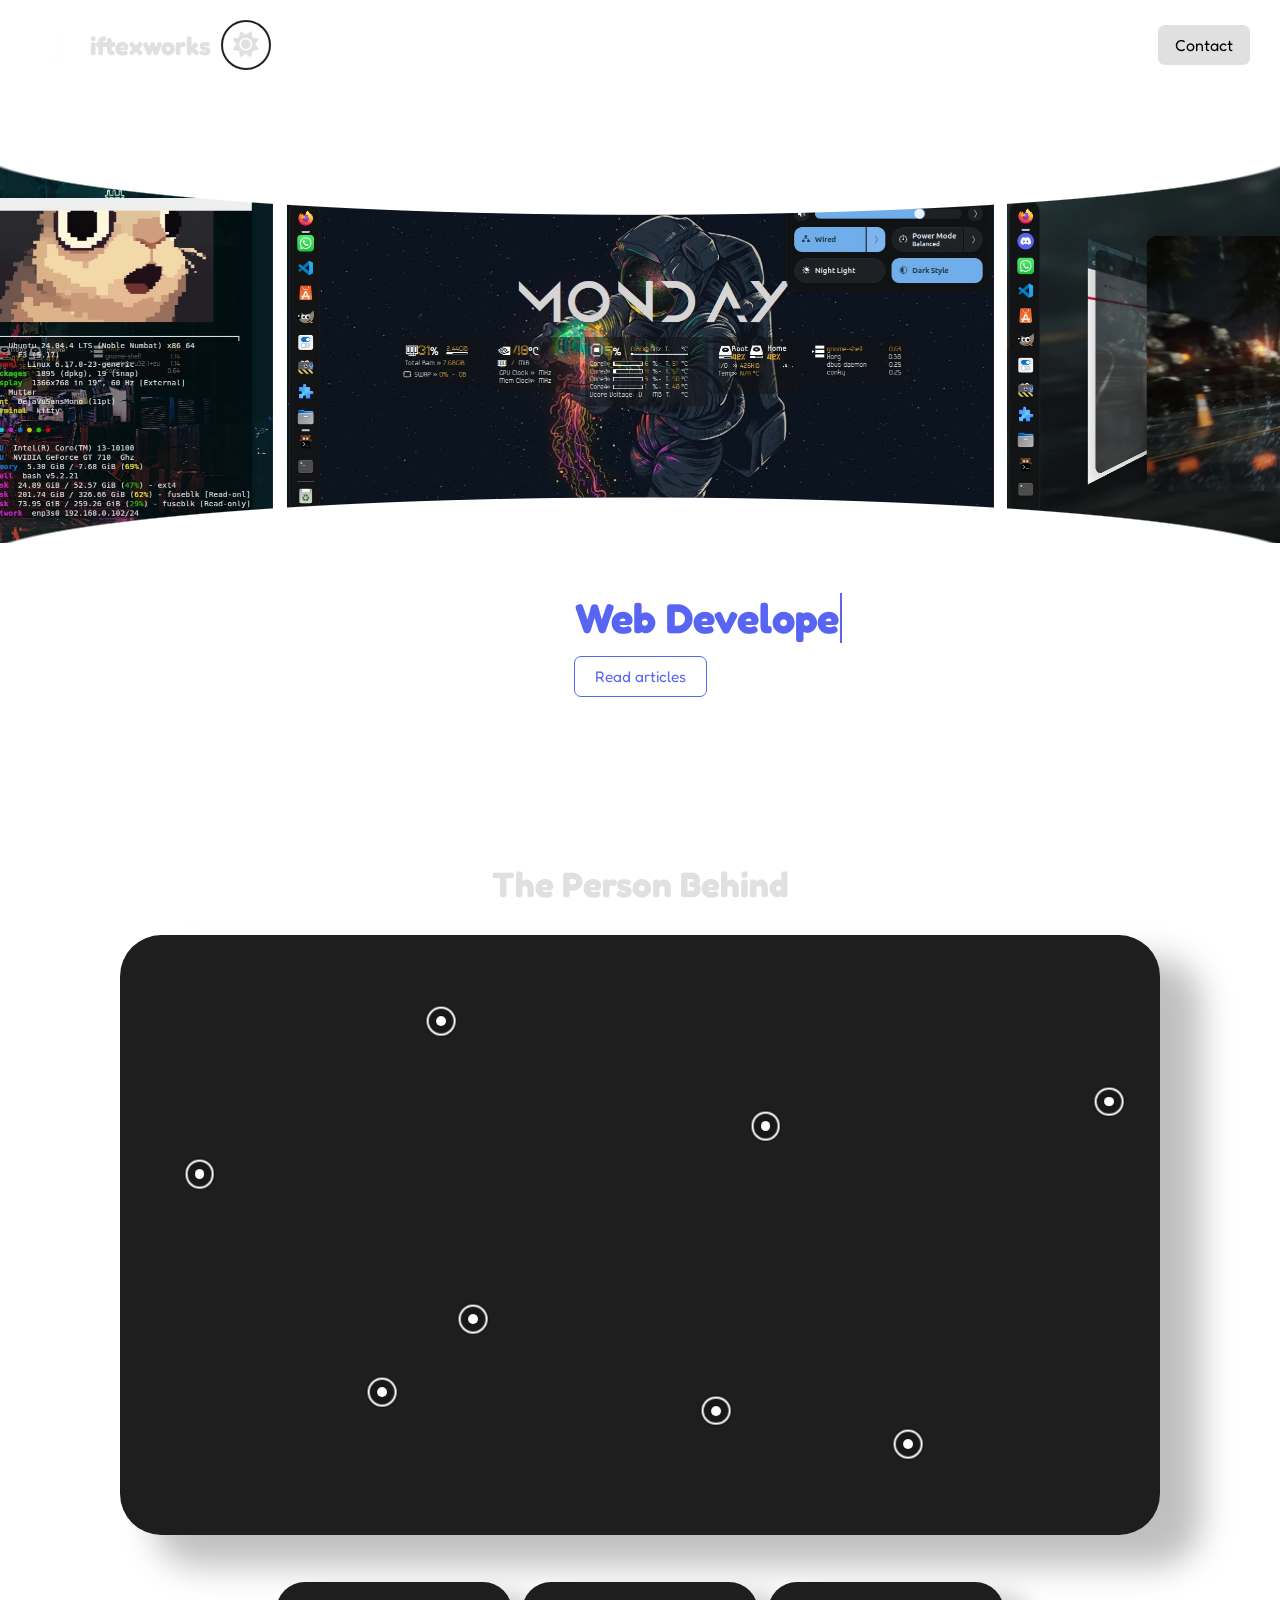
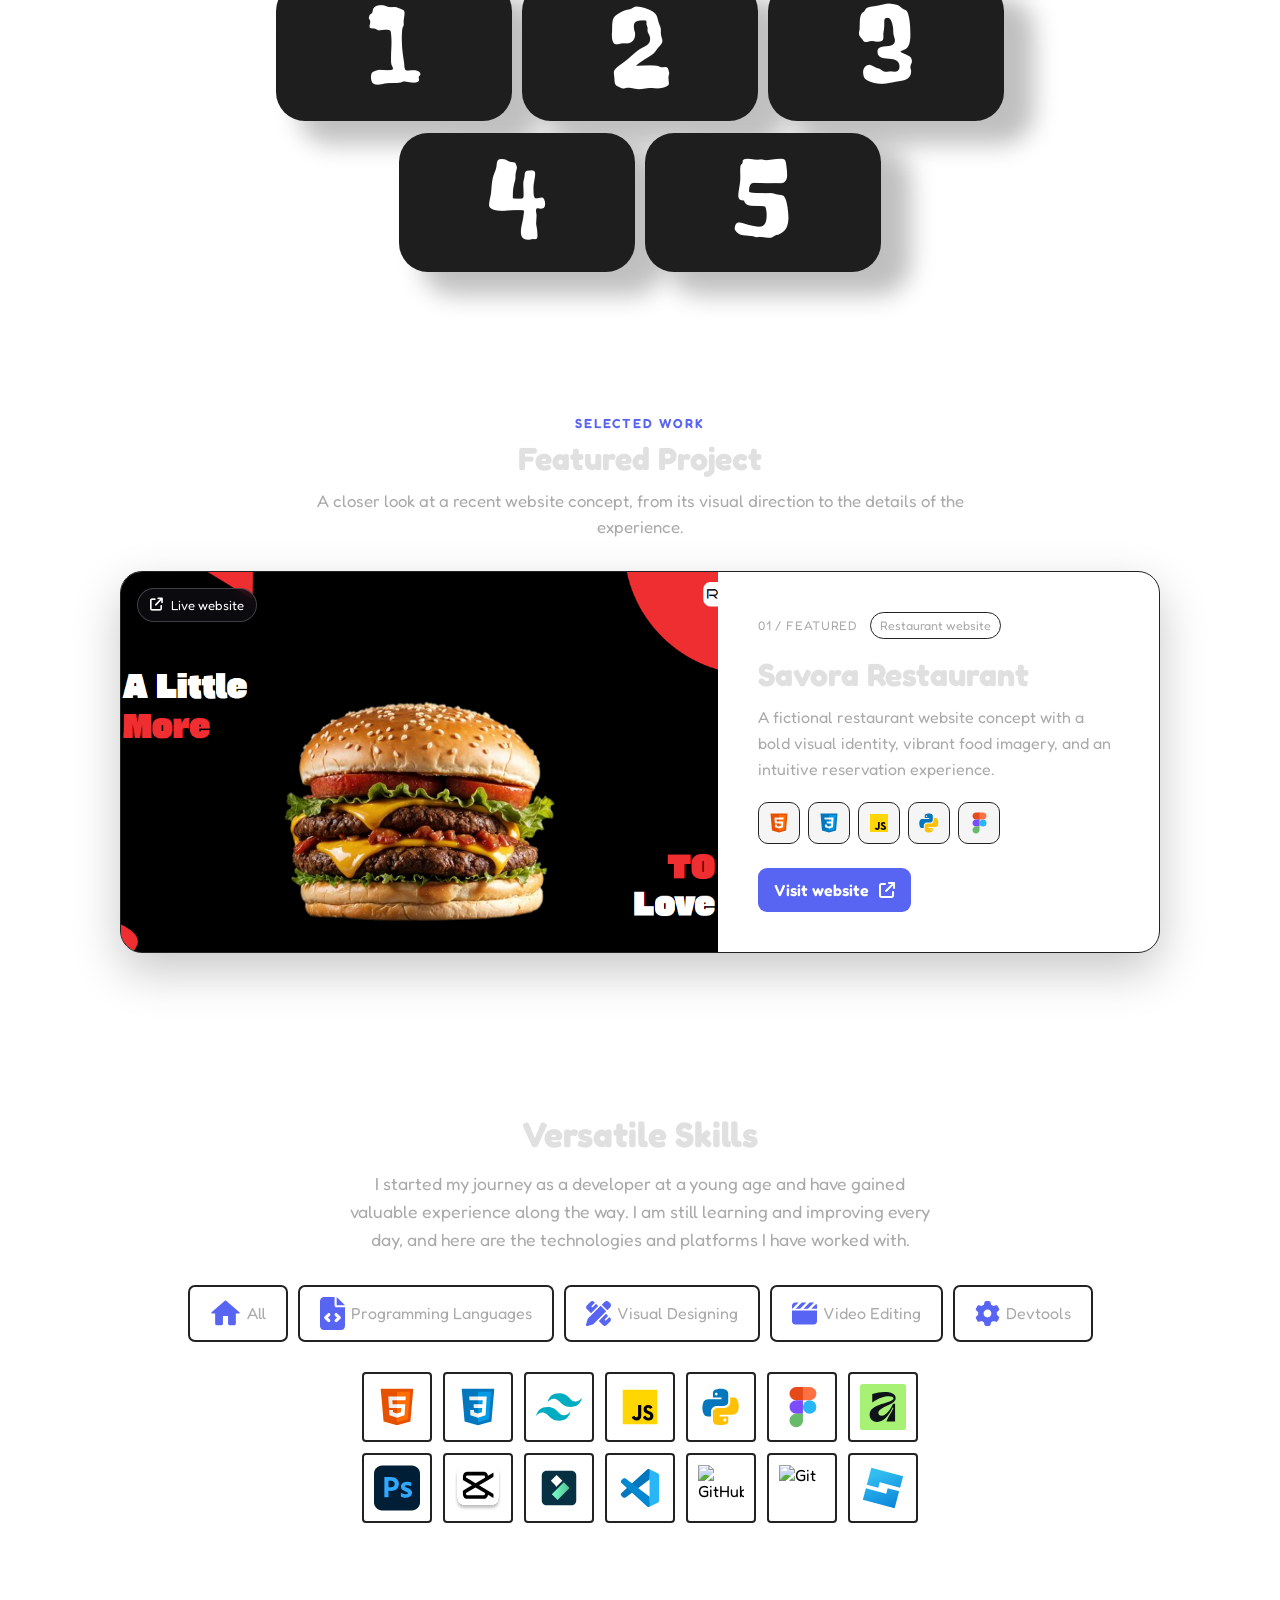
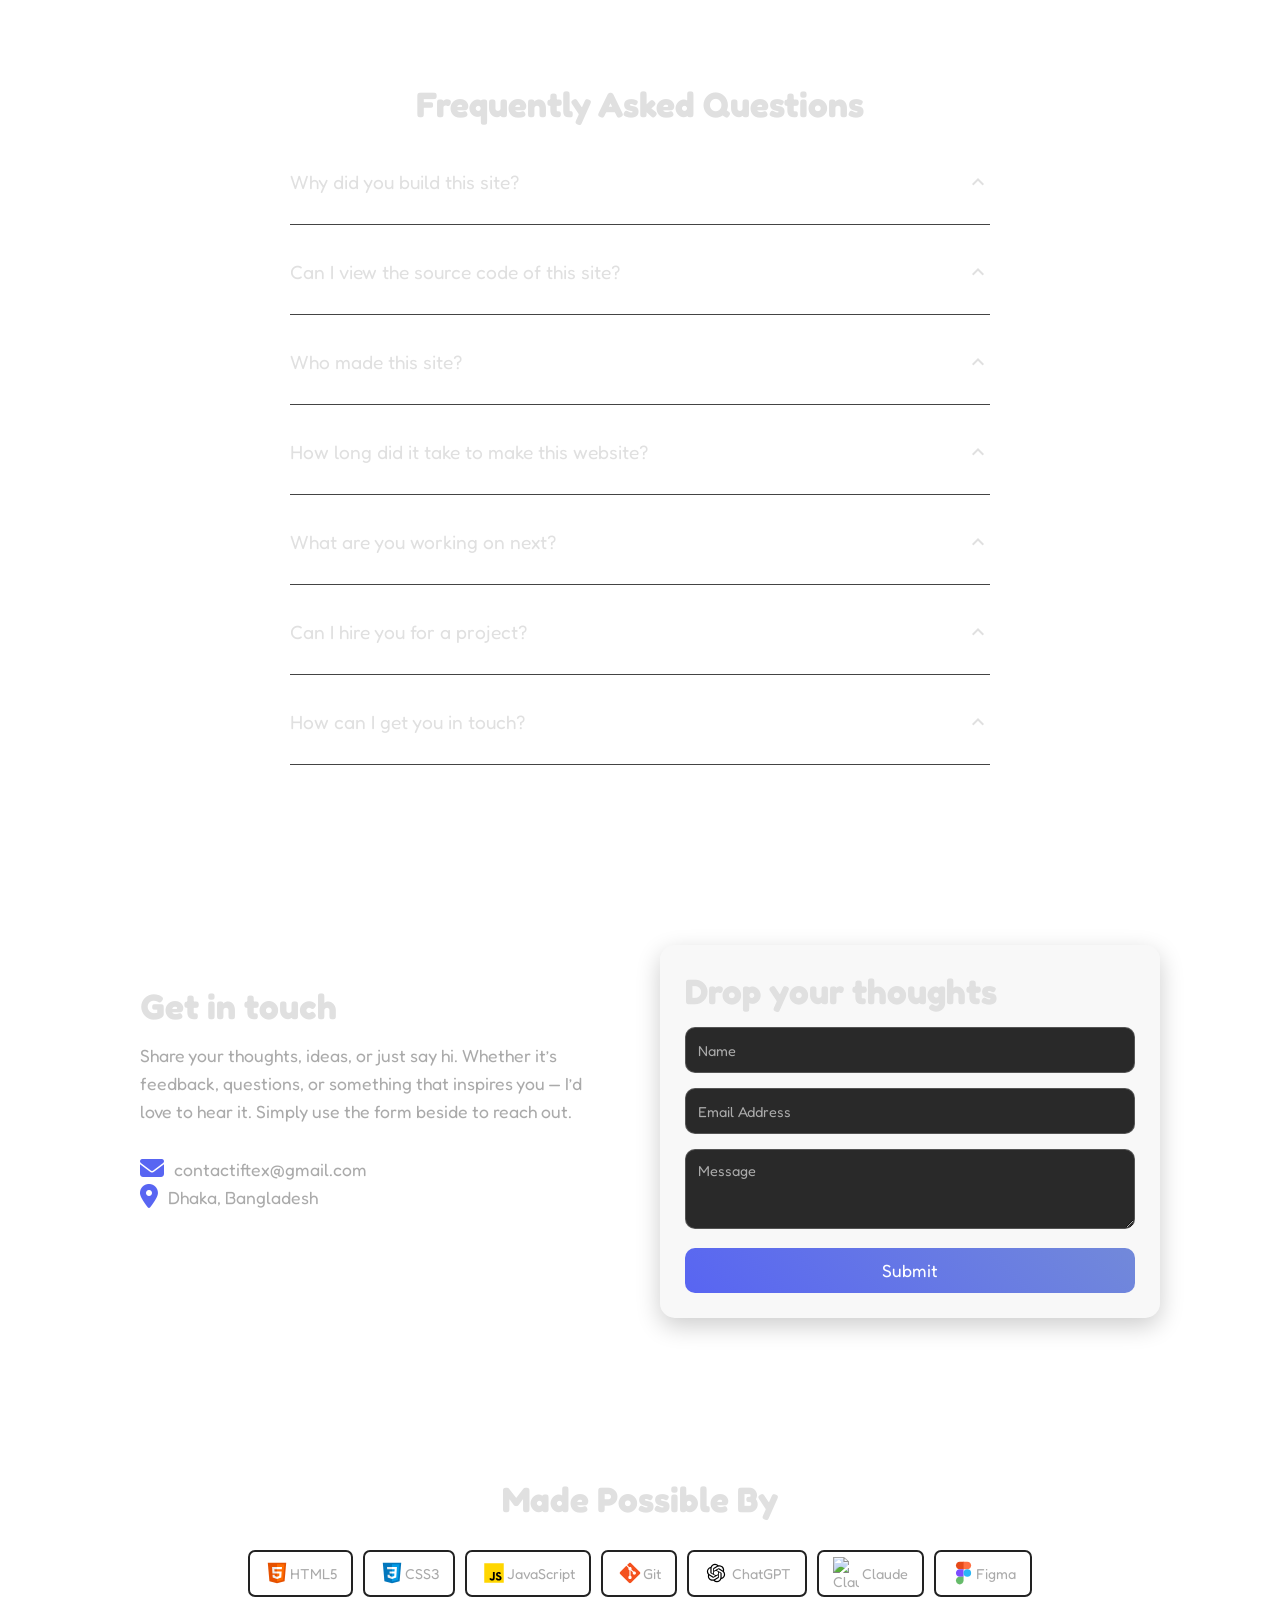
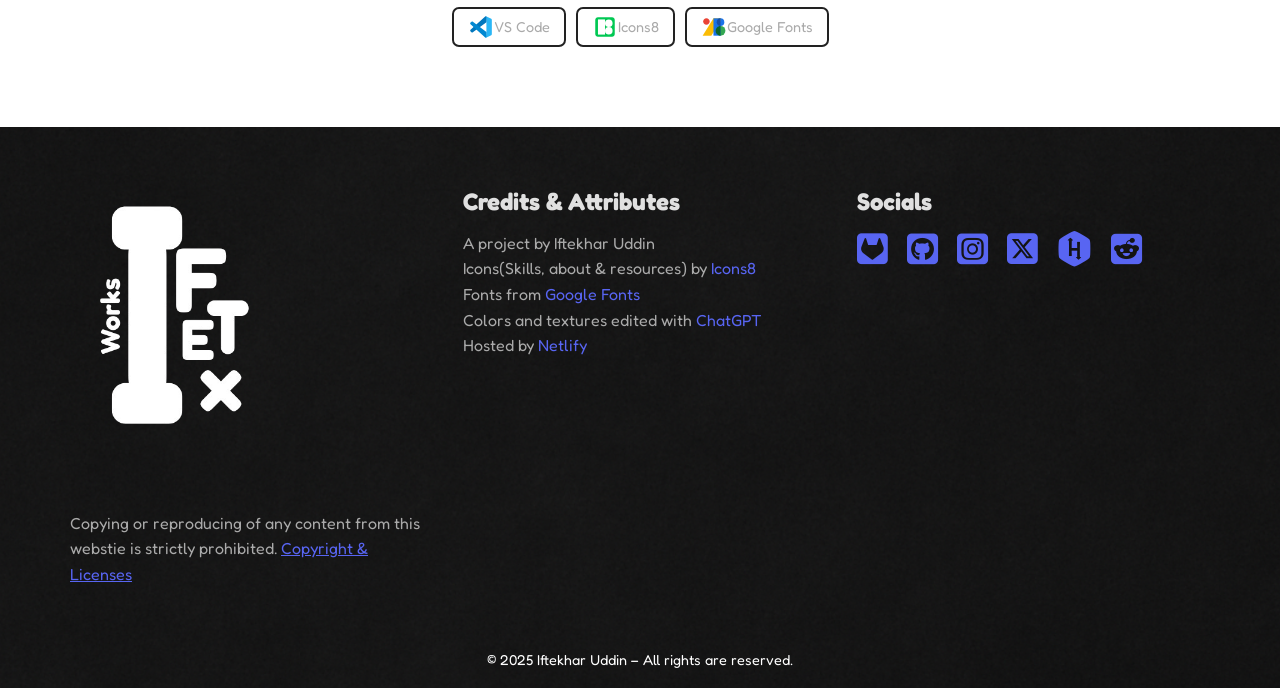
==== commit 9014438e: "Add files via upload" ====
--- a/index.html
+++ b/index.html
@@ -11,7 +11,7 @@
     <link rel="icon" type="image/png" href="Assets/Favicon.png" alt="favicon">
     <link rel="stylesheet" href="https://cdnjs.cloudflare.com/ajax/libs/font-awesome/6.5.0/css/all.min.css">
     <link href="https://unpkg.com/aos@2.3.1/dist/aos.css" rel="stylesheet">
-    <title>iftexworks(Early Accessed)</title>
+    <title>iftexworks</title>
     <script>
 (function () {
   const savedTheme = localStorage.getItem("theme");
@@ -127,11 +127,14 @@
         <div class="home-content">
             <h2 class="home-name">Iftekhar Uddin</h2>
         </div>
-        <div>
-                <h5 class="code-txt">
+        <div class="home-role">
+            <h5 class="code-txt">
                 <span class="role-live">I am a “$<span class="role"></span>”</span>
                 <span class="role-sizer" aria-hidden="true"></span>
             </h5>
+        </div>
+        <div>
+            <a class="read-articles-btn" href="articles.html">Read articles</a>
         </div>
     </section>
 
@@ -242,7 +245,7 @@
                                 <img class="ws-github" src="Assets/Skillicons/github.svg" alt="Github" draggable="false">
                                 <img class="ws-gitlab" src="Assets/Skillicons/gitlab.svg" alt="Gitlab" draggable="false">
                                 <img class="ws-vscode" src="Assets/Skillicons/vscode.svg" alt="VScode" draggable="false">
-                                <img class="ws-cursor" src="Assets/Skillicons/cursor.svg" alt="Cursor" draggable="false">
+                                <img class="ws-cursor" src="Assets/Cursor.png" style="transform: scale(0.5);" alt="Cursor" draggable="false">
                             </div>
                         </article>
                         <div class="num-row">
@@ -489,6 +492,10 @@
                     <span>ChatGPT</span>
                 </div>
                 <div class="tech-button">
+                    <img src="Assets/Skillicons/Claude.svg" draggable="false" alt="Claude" style="margin-right: 3px;">
+                    <span>Claude</span>
+                </div>
+                <div class="tech-button">
                     <img src="Assets/Skillicons/figma.svg" draggable="false" alt="Figma">
                     <span>Figma</span>
                 </div>
--- a/styles.css
+++ b/styles.css
@@ -397,26 +397,28 @@
             width: max-content;
             max-width: calc(100% - 32px);
             margin-top: calc(var(--slide-h) * -0.0825);
-            text-align: left;
         }
 
         .home-name {
             font-family: 'Freckle Face', 'Fredoka', cursive;
             font-weight: 400;
             font-size: clamp(2.6rem, calc(5.68 * var(--u)), 5.4rem);
-            line-height: 1.3143;      /* Figma box: 102px on 77.6px type */
-            margin-bottom: -0.36em;   /* Figma: role line starts 74px under the name's top edge */
+            margin-bottom: 0;
             color: var(--default-txt);
+        }
+
+        /* A subtle offset trims the gap between the name and role line. */
+        .home-role {
+            margin-top: -0.45rem;
         }
 
         /* The longest role is mirrored invisibly (roles.js) so the block keeps one width
            and nothing jumps around while the roles are typed. */
         .code-txt {
             display: grid;
-            font-size: clamp(1.05rem, calc(3.245 * var(--u)), 3.1rem);
-            line-height: normal;
+            font-size: clamp(1.15rem, calc(3.245 * var(--u)), 3.1rem);
             color: var(--default-txt);
-            margin-bottom: 0;
+            margin-top: 0;
             font-weight: bold;
         }
 
@@ -440,13 +442,58 @@
             animation: blink 0.7s steps(1) infinite;
         }
 
+        .read-articles-btn {
+            display: flex;
+            align-items: center;
+            justify-content: center;
+            width: fit-content;
+            margin: 13px;
+            padding: 10px 20px;
+            border: 1.5px solid var(--links);
+            border-radius: 7px;
+            background: transparent;
+            color: var(--links);
+            font-size: clamp(0.95rem, 1.2vw, 1.05rem);
+            text-decoration: none;
+            transition: color 0.2s ease, background-color 0.2s ease, transform 0.2s ease;
+        }
+
+        .read-articles-btn:hover {
+            color: #fff;
+            background: var(--links);
+            transform: translateY(-2px);
+        }
+
+        .read-articles-btn:focus-visible {
+            outline: 3px solid var(--links);
+            outline-offset: 3px;
+        }
+
         @keyframes blink {
             0%, 50% { border-color: var(--links); }
             51%, 100% { border-color: transparent; }
         }
 
         @media (max-width: 767px) {
-            .home-content { margin-top: 6px; }
+            .home-content {
+                margin-top: 12px;
+                width: max-content;
+                max-width: calc(100% - 28px);
+            }
+
+            .code-txt {
+                font-size: clamp(1.2rem, 4.8vw, 1.65rem);
+                line-height: 1.4;
+            }
+
+            .home-role {
+                margin-top: -0.25rem;
+            }
+
+            .read-articles-btn {
+                margin-top: 18px;
+                padding: 9px 17px;
+            }
         }
 
         @media (prefers-reduced-motion: reduce) {
@@ -701,6 +748,39 @@
             transform: translateY(-4px);
         }
 
+        /* Number tiles also adapt to the selected theme. */
+        html[data-theme="light"] .num-tile,
+        body[data-theme="light"] .num-tile {
+            background: #f7f7f7;
+            color: #201e1e;
+        }
+
+        html[data-theme="light"] .num-tile:hover,
+        body[data-theme="light"] .num-tile:hover {
+            background: #e5e5e5;
+        }
+
+        html[data-theme="light"] .num-tile__n,
+        body[data-theme="light"] .num-tile__n {
+            color: #201e1e;
+        }
+
+        html[data-theme="dark"] .num-tile,
+        body[data-theme="dark"] .num-tile {
+            background: #1e1e1e;
+            color: #fff;
+        }
+
+        html[data-theme="dark"] .num-tile:hover,
+        body[data-theme="dark"] .num-tile:hover {
+            background: #272727;
+        }
+
+        html[data-theme="dark"] .num-tile__n,
+        body[data-theme="dark"] .num-tile__n {
+            color: #fff;
+        }
+
         .num-tile:focus-visible {
             outline: 3px solid var(--links);
             outline-offset: 3px;
@@ -795,7 +875,32 @@
         .info-card__icons .ws-gitlab { width: 7.9cqw; }
         .info-card__icons .ws-vscode { width: 8.56cqw; }
         .info-card__icons .ws-github { width: 7.8cqw; }
-        .info-card__icons .ws-cursor { width: 6.1cqw; filter: brightness(0) invert(1); }   /* always white */
+        
+
+        /* About information cards adapt to both theme states. */
+        html[data-theme="light"] .info-card,
+        body[data-theme="light"] .info-card {
+            background: #f7f7f7;
+            color: #201e1e;
+        }
+
+        html[data-theme="light"] .info-card__title,
+        body[data-theme="light"] .info-card__title { color: var(--c); }
+
+        html[data-theme="light"] .info-card__text,
+        body[data-theme="light"] .info-card__text { color: #201e1e; }
+
+        html[data-theme="light"] .info-card__rule,
+        body[data-theme="light"] .info-card__rule { background: #777; }
+
+        html[data-theme="dark"] .info-card,
+        body[data-theme="dark"] .info-card {
+            background: #1e1e1e;
+            color: #fff;
+        }
+
+        html[data-theme="dark"] .info-card__text,
+        body[data-theme="dark"] .info-card__text { color: #fff; }
 
         /* Narrow cards: stack title, divider and text */
         @container cards (max-width: 640px) {
@@ -837,7 +942,6 @@
             .info-card__icons .ws-gitlab,
             .info-card__icons .ws-vscode,
             .info-card__icons .ws-github { width: 52px; }
-            .info-card__icons .ws-cursor { width: 42px; }
         }
 
         /* Phones: swap to the cropped picture and its own indicator positions */
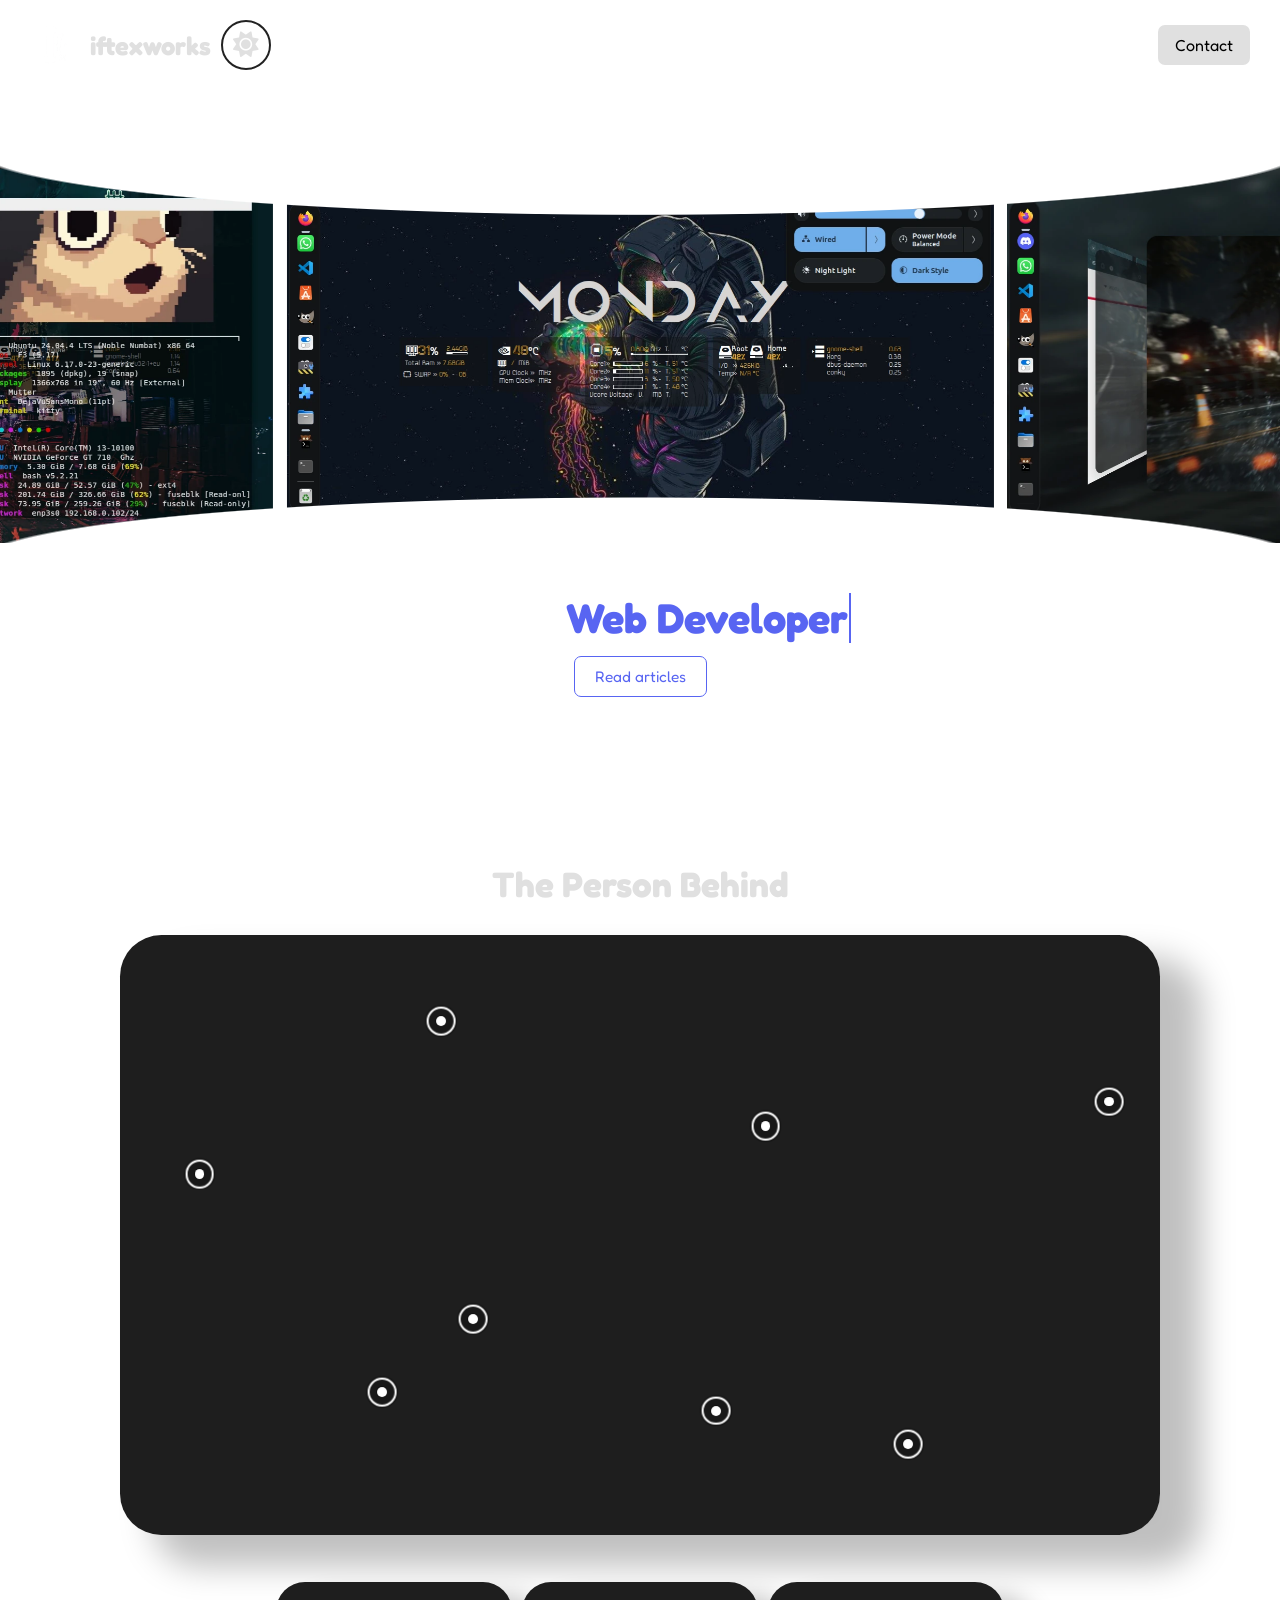
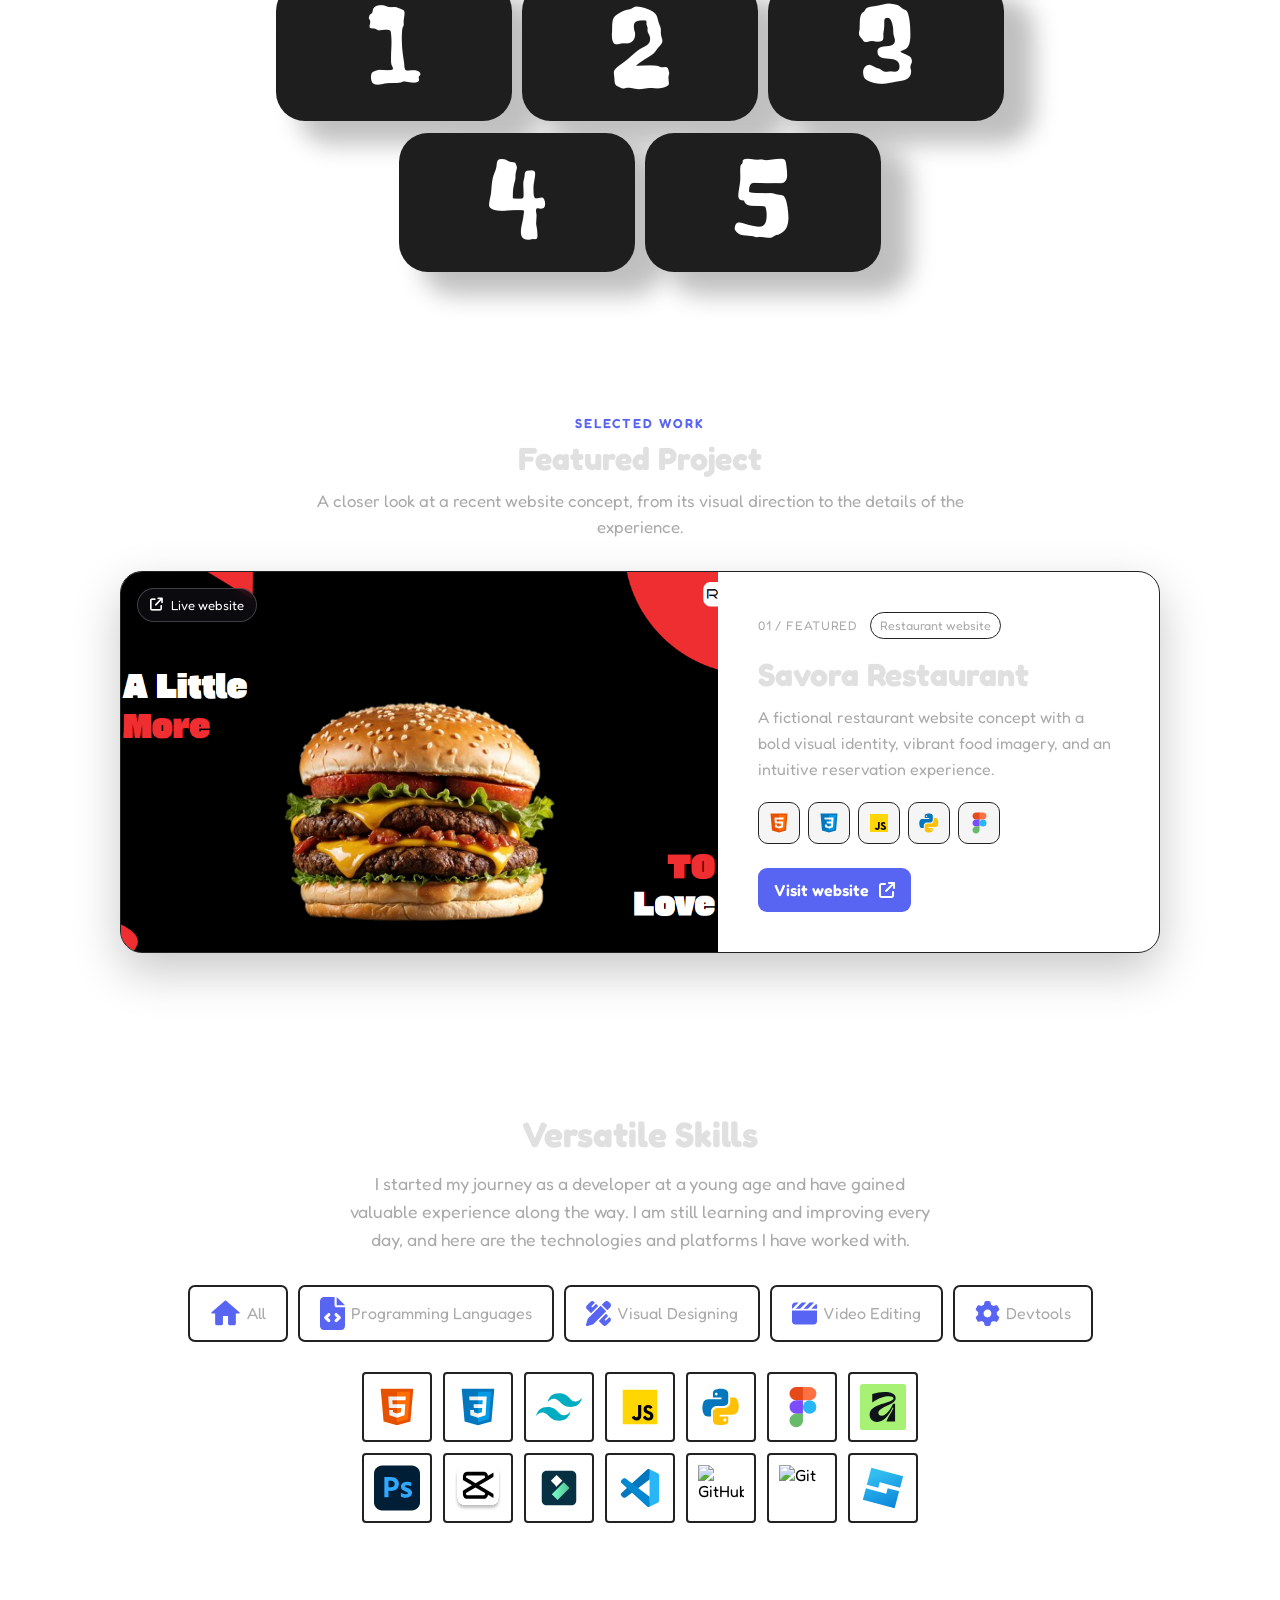
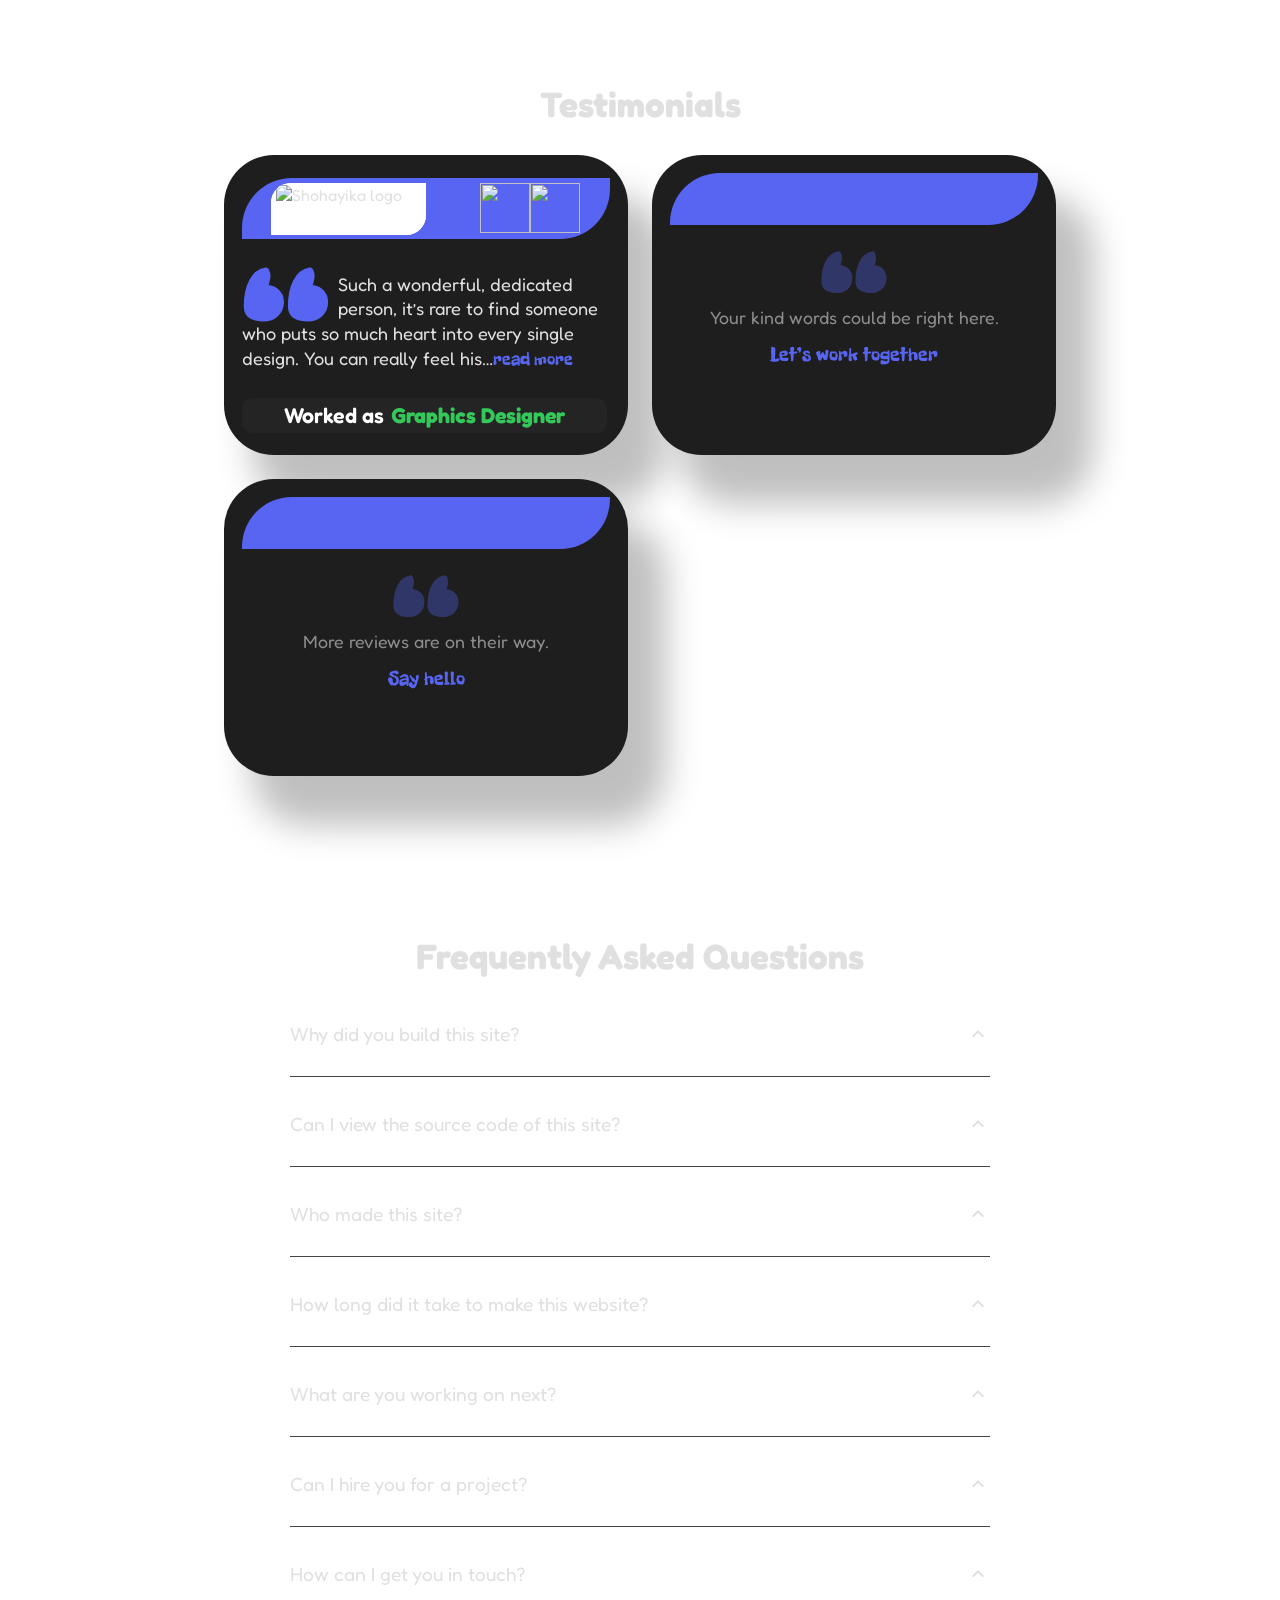
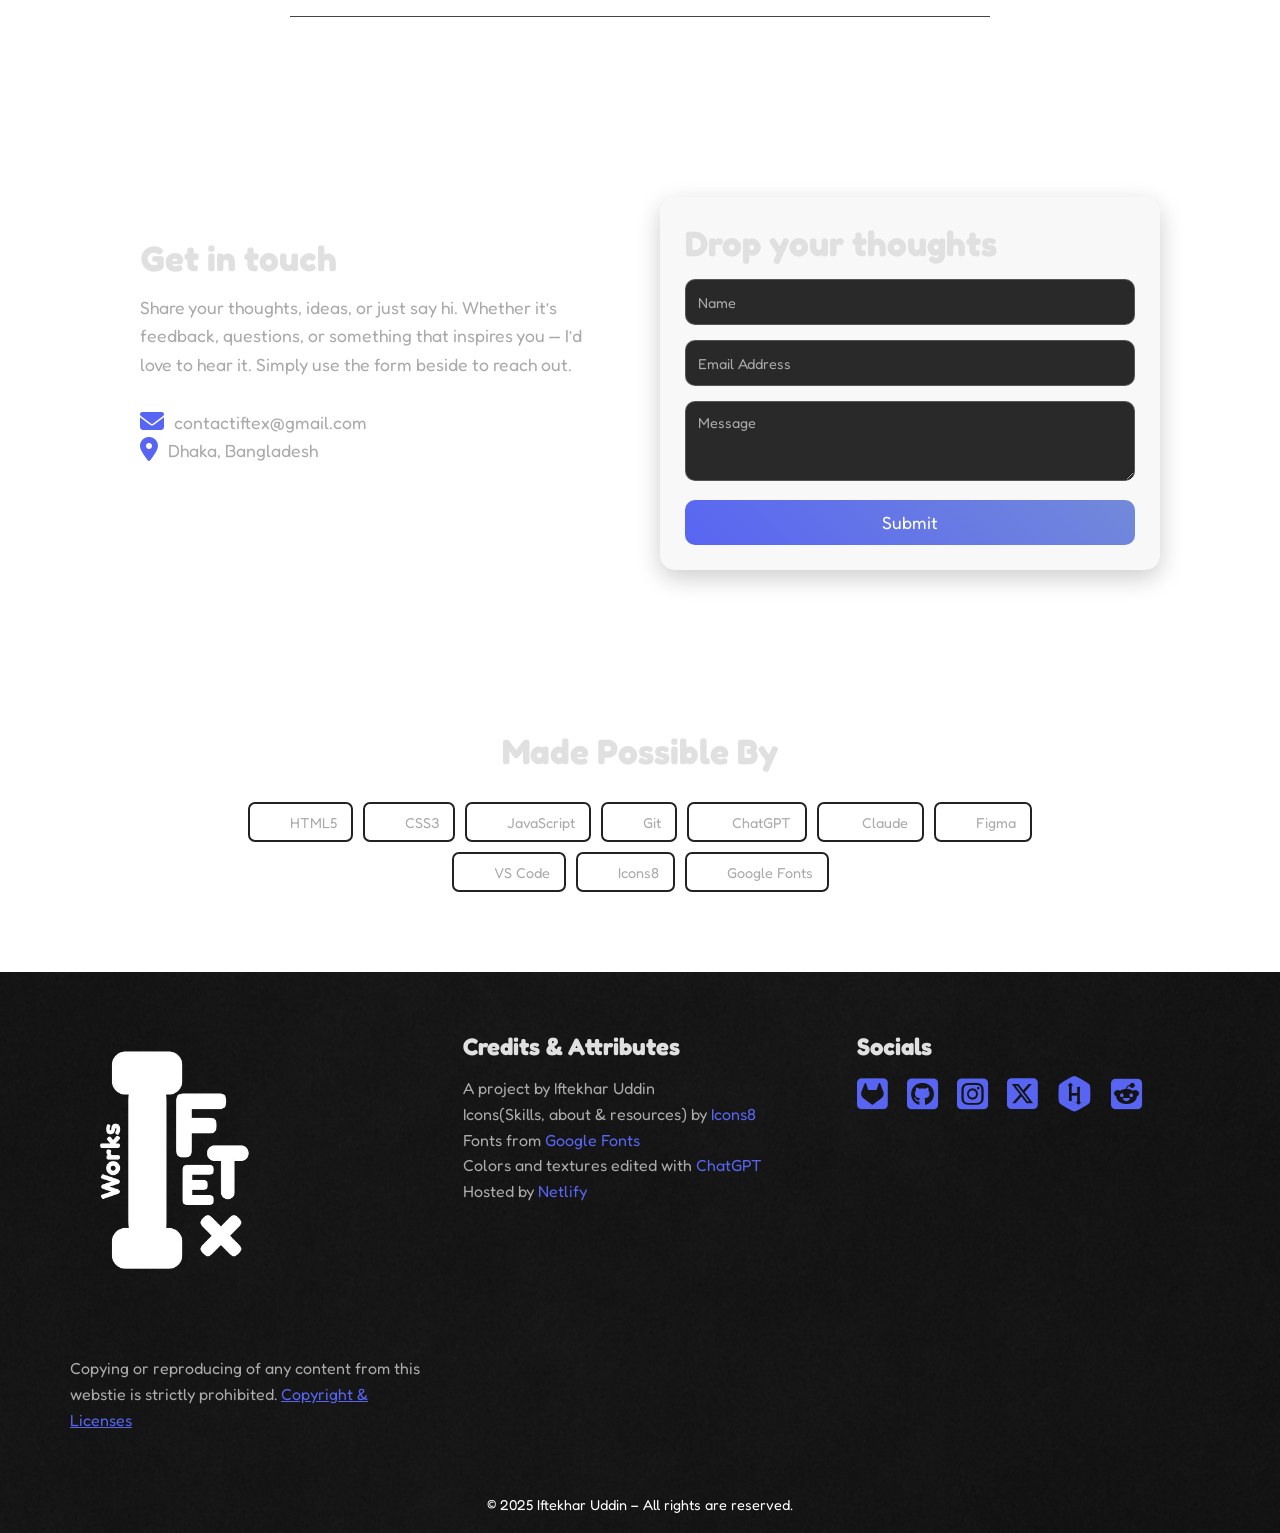
==== commit b76b4c71: "Add files via upload" ====
--- a/index.html
+++ b/index.html
@@ -3,7 +3,7 @@
 <head>
     <meta charset="UTF-8">
     <meta name="viewport" content="width=device-width, initial-scale=1.0, maximum-scale=1.0, user-scalable=no">
-    <link href="https://fonts.googleapis.com/css2?family=Fredoka:wght@500&display=swap" rel="stylesheet">
+    <link href="https://fonts.googleapis.com/css2?family=Fredoka:wght@500;600;700&display=swap" rel="stylesheet">
     <link href="https://fonts.googleapis.com/css2?family=Freckle+Face&display=swap" rel="stylesheet">
     <link href="https://fonts.googleapis.com/css2?family=Fredoka+One&display=swap" rel="stylesheet">
     <link href="https://fonts.googleapis.com/icon?family=Material+Icons" rel="stylesheet">
@@ -245,7 +245,7 @@
                                 <img class="ws-github" src="Assets/Skillicons/github.svg" alt="Github" draggable="false">
                                 <img class="ws-gitlab" src="Assets/Skillicons/gitlab.svg" alt="Gitlab" draggable="false">
                                 <img class="ws-vscode" src="Assets/Skillicons/vscode.svg" alt="VScode" draggable="false">
-                                <img class="ws-cursor" src="Assets/Cursor.png" style="transform: scale(0.5);" alt="Cursor" draggable="false">
+                                <img class="ws-cursor" src="Assets/Cursor.png" style="transform: scale(0.5); margin-left: -12px;" alt="Cursor" draggable="false">
                             </div>
                         </article>
                         <div class="num-row">
@@ -342,6 +342,65 @@
             </div>
         </section>
 
+        <!-- Testimonials Section -->
+        <section class="testimonials" id="testimonials" data-aos="fade-up" data-aos-easing="ease-out" data-aos-delay="250">
+            <h2>Testimonials</h2>
+
+            <div class="testi-grid">
+
+                <!-- Review 1 (to add another review, copy this whole <article> and edit the text, links and role) -->
+                <article class="testi-card">
+                    <div class="testi-card__in">
+                        <div class="testi-bar">
+                            <div class="testi-logo" aria-label="Shohayika">
+                                <img src="Assets/shohayika-logo.png" alt="Shohayika logo" draggable="false">
+                            </div>
+
+                            <div class="testi-social">
+                                <a href="https://www.facebook.com/people/Shohayika/61577978352852/" target="_blank" rel="noopener noreferrer" aria-label="Shohayika on Facebook">
+                                    <img src="Assets/facebook.png" alt="" draggable="false">
+                                </a>
+                                <a href="https://www.instagram.com/shohayika/" target="_blank" rel="noopener noreferrer" aria-label="Shohayika on Instagram">
+                                    <img src="Assets/instagram.png" alt="" draggable="false">
+                                </a>
+                            </div>
+                        </div>
+
+                        <blockquote class="testi-review">
+                            <svg class="testi-quote" viewBox="0 0 90 56" aria-hidden="true"><g fill="currentColor" stroke="currentColor" stroke-width="7" stroke-linejoin="round"><path d="M5 40C5 20 12 6 24 4c4 8-2 12-1 18 8-1 16 4 16 14 0 10-8 16-17 16S5 50 5 40z"/><path d="M50 40C50 20 57 6 69 4c4 8-2 12-1 18 8-1 16 4 16 14 0 10-8 16-17 16S50 50 50 40z"/></g></svg>
+                            <p class="testi-text" id="testi-review-1">Such a wonderful, dedicated person, it’s rare to find someone who puts so much heart into every single design. You can really feel his passion for our mission in the work he create, and he has this incredible gift for making our vision come to life in a way that feels genuine and impactful. He is not only a talented designer with a brilliant eye, but just a genuinely good person who cares deeply about the work we do.</p>
+                        </blockquote>
+
+                        <div class="testi-role">Worked as <span>Graphics Designer</span></div>
+                    </div>
+                </article>
+
+                <!-- Placeholder cards (ready for future reviews) -->
+                <article class="testi-card">
+                    <div class="testi-card__in testi-card__in--empty">
+                        <div class="testi-bar testi-bar--empty"></div>
+                        <div class="testi-empty">
+                            <svg class="testi-quote" viewBox="0 0 90 56" aria-hidden="true"><g fill="currentColor" stroke="currentColor" stroke-width="7" stroke-linejoin="round"><path d="M5 40C5 20 12 6 24 4c4 8-2 12-1 18 8-1 16 4 16 14 0 10-8 16-17 16S5 50 5 40z"/><path d="M50 40C50 20 57 6 69 4c4 8-2 12-1 18 8-1 16 4 16 14 0 10-8 16-17 16S50 50 50 40z"/></g></svg>
+                            <p>Your kind words could be right here.</p>
+                            <a href="#contact" onclick="scrollToSection('contact'); return false;">Let’s work together</a>
+                        </div>
+                    </div>
+                </article>
+
+                <article class="testi-card">
+                    <div class="testi-card__in testi-card__in--empty">
+                        <div class="testi-bar testi-bar--empty"></div>
+                        <div class="testi-empty">
+                            <svg class="testi-quote" viewBox="0 0 90 56" aria-hidden="true"><g fill="currentColor" stroke="currentColor" stroke-width="7" stroke-linejoin="round"><path d="M5 40C5 20 12 6 24 4c4 8-2 12-1 18 8-1 16 4 16 14 0 10-8 16-17 16S5 50 5 40z"/><path d="M50 40C50 20 57 6 69 4c4 8-2 12-1 18 8-1 16 4 16 14 0 10-8 16-17 16S50 50 50 40z"/></g></svg>
+                            <p>More reviews are on their way.</p>
+                            <a href="#contact" onclick="scrollToSection('contact'); return false;">Say hello</a>
+                        </div>
+                    </div>
+                </article>
+
+            </div>
+        </section>
+
         <!-- FAQ Section -->
         <section class="faq-section" id="faq" data-aos="fade-up" data-aos-easing="ease-out" data-aos-delay="250">
             <h2>Frequently Asked Questions</h2>
--- a/styles.css
+++ b/styles.css
@@ -1315,6 +1315,286 @@
             transform: scale(1.2);
         }
 
+        /* Testimonials Section
+           Built from the Figma card (404.788px wide): sizes are in cqw of the card,
+           so the card scales as one piece. */
+        .testimonials {
+            padding: 60px 10px;
+        }
+
+        .testimonials h2 {
+            font-size: 1.8rem;
+            color: var(--headings);
+            margin-bottom: 30px;
+            text-align: center;
+        }
+
+        .testi-grid {
+            display: grid;
+            grid-template-columns: repeat(auto-fit, minmax(min(100%, 300px), 404px));
+            justify-content: center;
+            gap: 24px;
+            max-width: 1260px;
+            margin: 0 auto;
+        }
+
+        .testi-card {
+            container-type: inline-size;
+            display: flex;
+        }
+
+        .testi-card__in {
+            --blue: #5865f2;
+            --green: #34c759;
+            flex: 1;
+            min-width: 0;
+            min-height: 73.4cqw;                 /* 297 / 404.788 */
+            box-sizing: border-box;
+            padding: 5.68cqw 4.45cqw 5.43cqw;
+            background: #1e1e1e;
+            color: #e0e0e0;
+            border-radius: 12.35cqw;
+            box-shadow: 8.15cqw 11.1cqw 8.65cqw 1.2cqw rgba(0, 0, 0, 0.25);
+        }
+
+        /* Blue header bar */
+        .testi-bar {
+            position: relative;
+            display: flex;
+            align-items: center;
+            justify-content: flex-end;
+            height: 15.07cqw;                    /* 61px */
+            padding-right: 7.4cqw;
+            background: var(--blue);
+            border-radius: 12.35cqw 0 12.35cqw 0;
+        }
+
+        .testi-bar--empty {
+            height: 12.85cqw;                    /* 52px */
+        }
+
+        .testi-card__in--empty {
+            padding-top: 4.45cqw;
+        }
+
+        .testi-logo {
+            position: absolute;
+            left: 7.16cqw;
+            top: 1.24cqw;
+            width: 38.3cqw;
+            height: 12.85cqw;
+            display: flex;
+            align-items: center;
+            justify-content: center;
+            background: #fff;
+            border-radius: 4.94cqw 0 4.94cqw 0;
+            overflow: hidden;
+        }
+
+        .testi-logo img {
+            position: absolute;
+            inset: 0;
+            width: 100%;
+            height: 100%;
+            object-fit: contain;
+            padding: 0.6cqw 1.2cqw;
+            box-sizing: border-box;
+            background: #fff;
+        }
+
+        .testi-social {
+            display: flex;
+            align-items: center;
+            gap: 0;
+        }
+
+        .testi-social a {
+            display: flex;
+            align-items: center;
+            justify-content: center;
+            width: 12.35cqw;                     /* 50px */
+            height: 12.35cqw;
+            text-decoration: none;
+            transition: transform 0.2s ease;
+        }
+
+        .testi-social a:hover,
+        .testi-social a:focus-visible {
+            transform: scale(1.12);
+        }
+
+        .testi-social a:focus-visible {
+            outline: 2px solid #fff;
+            outline-offset: 2px;
+            border-radius: 50%;
+        }
+
+        .testi-social img {
+            display: block;
+            width: 100%;
+            height: 100%;
+            object-fit: contain;
+            -webkit-user-drag: none;
+        }
+
+        /* Review text */
+        .testi-review {
+            margin: 8.15cqw 0 6.67cqw;
+            padding: 0;
+        }
+
+        .testi-quote {
+            float: left;
+            width: 22cqw;                        /* 89px */
+            height: 13.6cqw;
+            margin: -1.2cqw 1.7cqw -3cqw 0;      /* short float: only the first two lines wrap beside it */
+            color: var(--blue);
+            shape-outside: margin-box;
+        }
+
+        .testi-text {
+            margin: 0;
+            font-family: 'Fredoka', sans-serif;  /* same font as the project, skills and FAQ paragraphs */
+            font-weight: 400;
+            font-size: 4.5cqw;                   /* ~18px on a full-size card, ~1rem on the site's paragraphs */
+            line-height: 6.1cqw;                 /* ~1.35 */
+            color: #e0e0e0;
+            overflow-wrap: anywhere;
+        }
+
+        /* while "read more" / "read less" is animating (script.js drives the height) */
+        .testi-review.is-animating {
+            clip-path: inset(-6cqw -6cqw 0 -6cqw);
+            transition: height 0.5s cubic-bezier(0.4, 0, 0.2, 1);
+        }
+
+        .testi-more {
+            display: inline;
+            margin: 0;
+            padding: 0;
+            border: 0;
+            background: none;
+            font-family: 'Freckle Face', 'Fredoka', cursive;
+            font-size: inherit;
+            line-height: inherit;
+            color: var(--blue);
+            cursor: pointer;
+        }
+
+        .testi-more:hover {
+            text-decoration: underline;
+        }
+
+        .testi-more:focus-visible {
+            outline: 2px solid var(--blue);
+            outline-offset: 2px;
+            border-radius: 4px;
+        }
+
+        .testi-text.is-open .testi-more {
+            display: block;
+            margin-top: 1.2cqw;
+        }
+
+        /* "Worked as ..." pill */
+        .testi-role {
+            width: 90.4cqw;
+            max-width: 100%;
+            height: 8.65cqw;                     /* 35px */
+            box-sizing: border-box;
+            display: flex;
+            align-items: center;
+            justify-content: center;
+            gap: 0.3em;
+            background: #242424;
+            border-radius: 2.47cqw;
+            font-family: 'Fredoka', sans-serif;
+            font-weight: 600;
+            font-size: 5.3cqw;
+            line-height: 1;
+            color: #fff;
+            white-space: nowrap;
+        }
+
+        .testi-role span {
+            font-weight: 700;                    /* clean bold, lighter than the review's Fredoka One */
+            color: var(--green);
+        }
+
+        /* Placeholder cards */
+        .testi-empty {
+            display: flex;
+            flex-direction: column;
+            align-items: center;
+            justify-content: center;
+            gap: 3.2cqw;
+            min-height: 42cqw;
+            padding: 0 4cqw;
+            text-align: center;
+        }
+
+        .testi-empty .testi-quote {
+            float: none;
+            margin: 0;
+            width: 17cqw;
+            height: 10.5cqw;
+            opacity: 0.35;
+        }
+
+        .testi-empty p {
+            margin: 0;
+            font-family: 'Fredoka One', 'Fredoka', sans-serif;
+            font-size: 4.4cqw;
+            line-height: 1.3;
+            color: #8d8d8d;
+        }
+
+        .testi-empty a {
+            font-family: 'Freckle Face', 'Fredoka', cursive;
+            font-size: 5cqw;
+            color: var(--blue);
+            text-decoration: none;
+            border-bottom: 2px solid transparent;
+            transition: border-color 0.2s ease;
+        }
+
+        .testi-empty a:hover,
+        .testi-empty a:focus-visible {
+            border-bottom-color: var(--blue);
+            outline: none;
+        }
+
+        /* Light theme: switch card surfaces and plain text, keep the blue / green accents */
+        html[data-theme="light"] .testi-card__in,
+        body[data-theme="light"] .testi-card__in {
+            background: #f7f7f7;
+            color: #201e1e;
+            box-shadow: 8.15cqw 11.1cqw 8.65cqw 1.2cqw rgba(0, 0, 0, 0.12);
+        }
+
+        html[data-theme="light"] .testi-text,
+        body[data-theme="light"] .testi-text { color: #201e1e; }
+
+        html[data-theme="light"] .testi-role,
+        body[data-theme="light"] .testi-role {
+            background: #e4e4e4;
+            color: #201e1e;
+        }
+
+        html[data-theme="light"] .testi-empty p,
+        body[data-theme="light"] .testi-empty p { color: #6b6b6b; }
+
+        html[data-theme="dark"] .testi-card__in,
+        body[data-theme="dark"] .testi-card__in {
+            background: #1e1e1e;
+            color: #e0e0e0;
+        }
+
+        @media (prefers-reduced-motion: reduce) {
+            .testi-social a { transition: none; }
+            .testi-review.is-animating { transition: none; }
+        }
+
         /* FAQ Section */
         .faq-section {
             padding: 60px 20px;
@@ -1741,7 +2021,7 @@
                 padding: 80px 40px;
             }
             
-            .about-title, .skills h2, .faq-section h2, .resources h2, .contact-info h2, .contact-form h2 {
+            .about-title, .skills h2, .testimonials h2, .faq-section h2, .resources h2, .contact-info h2, .contact-form h2 {
                 font-size: 2.2rem;
             }
             
@@ -1780,7 +2060,7 @@
     }
 }
             
-            .skills, .faq-section, .resources, .contact {
+            .skills, .testimonials, .faq-section, .resources, .contact {
                 padding: 80px 50px;
             }
         
@@ -1794,4 +2074,16 @@
             }
             
         }
-        +        
+        /* Testimonials on phones: same 16px side gap as the project cards */
+        @media (max-width: 767px) {
+            .testimonials {
+                padding-left: 16px;
+                padding-right: 16px;
+            }
+
+            .testi-grid {
+                grid-template-columns: minmax(0, 460px);
+                gap: 20px;
+            }
+        }
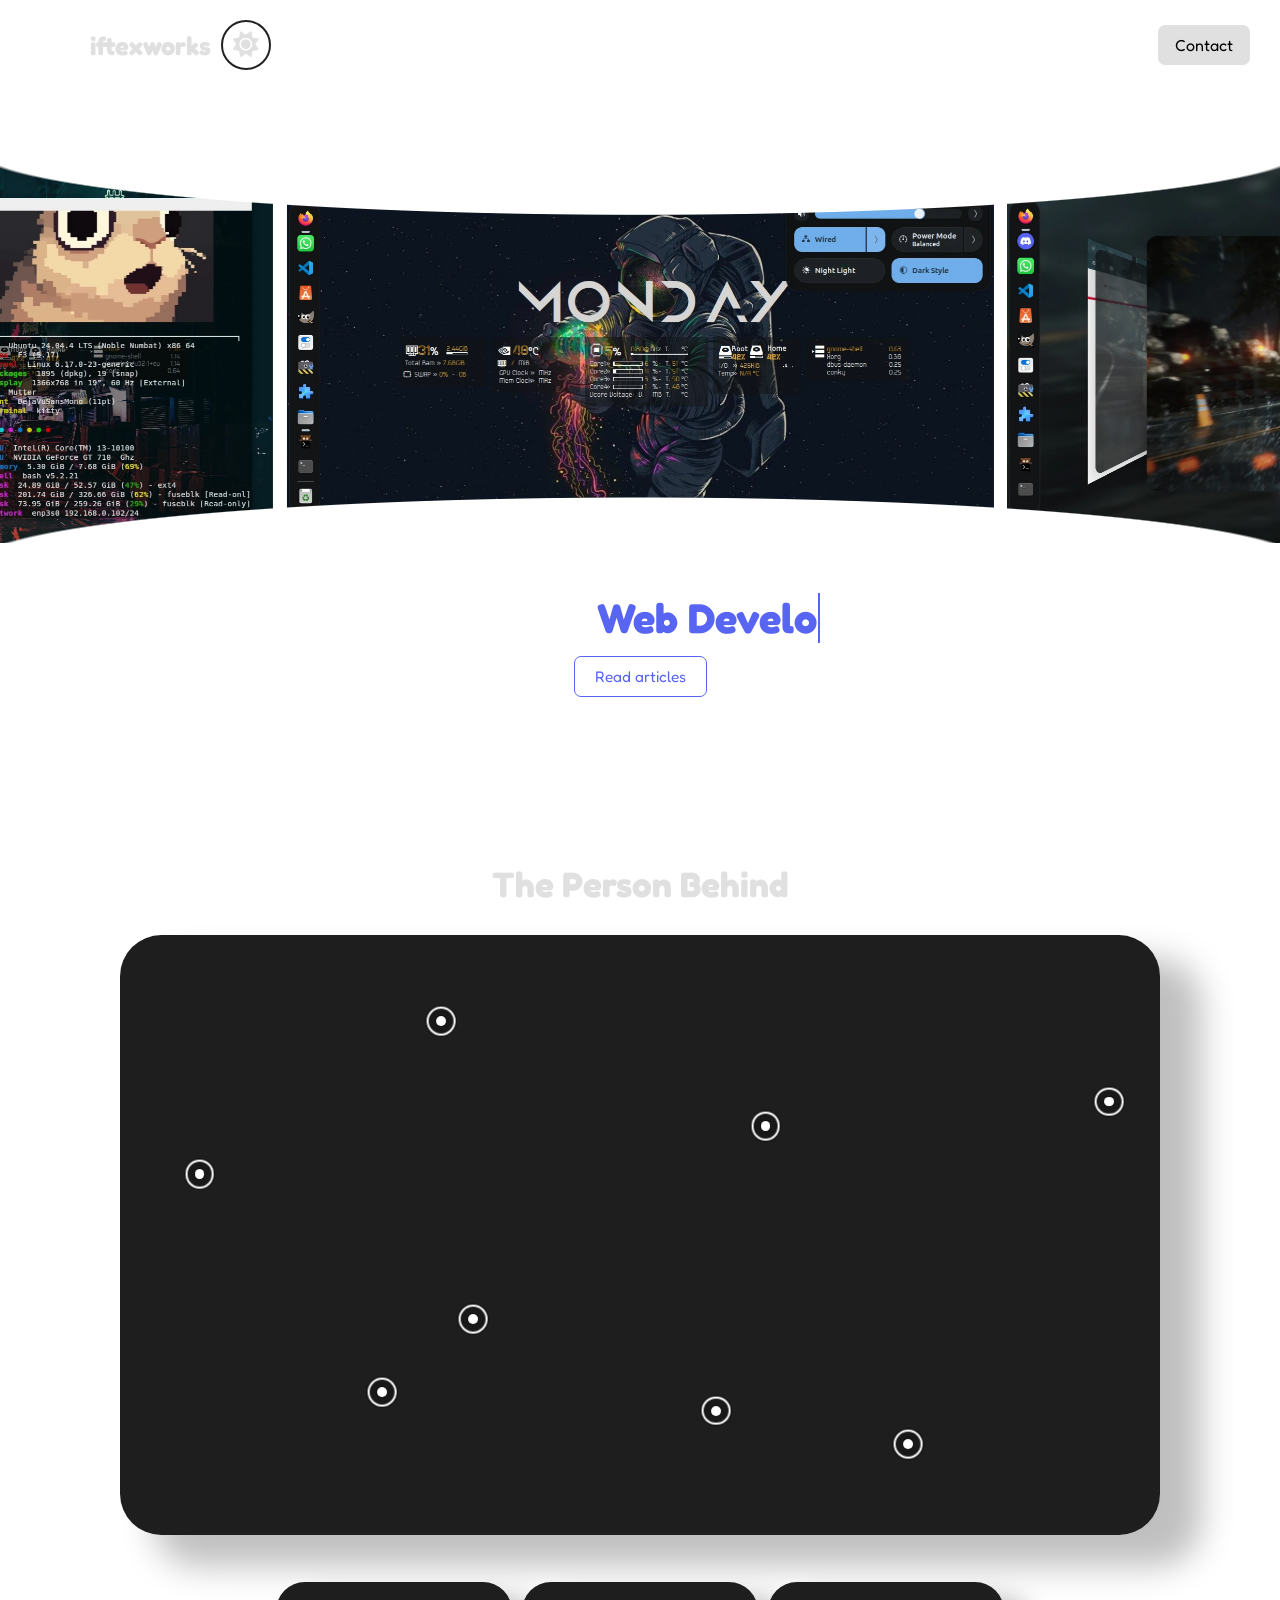
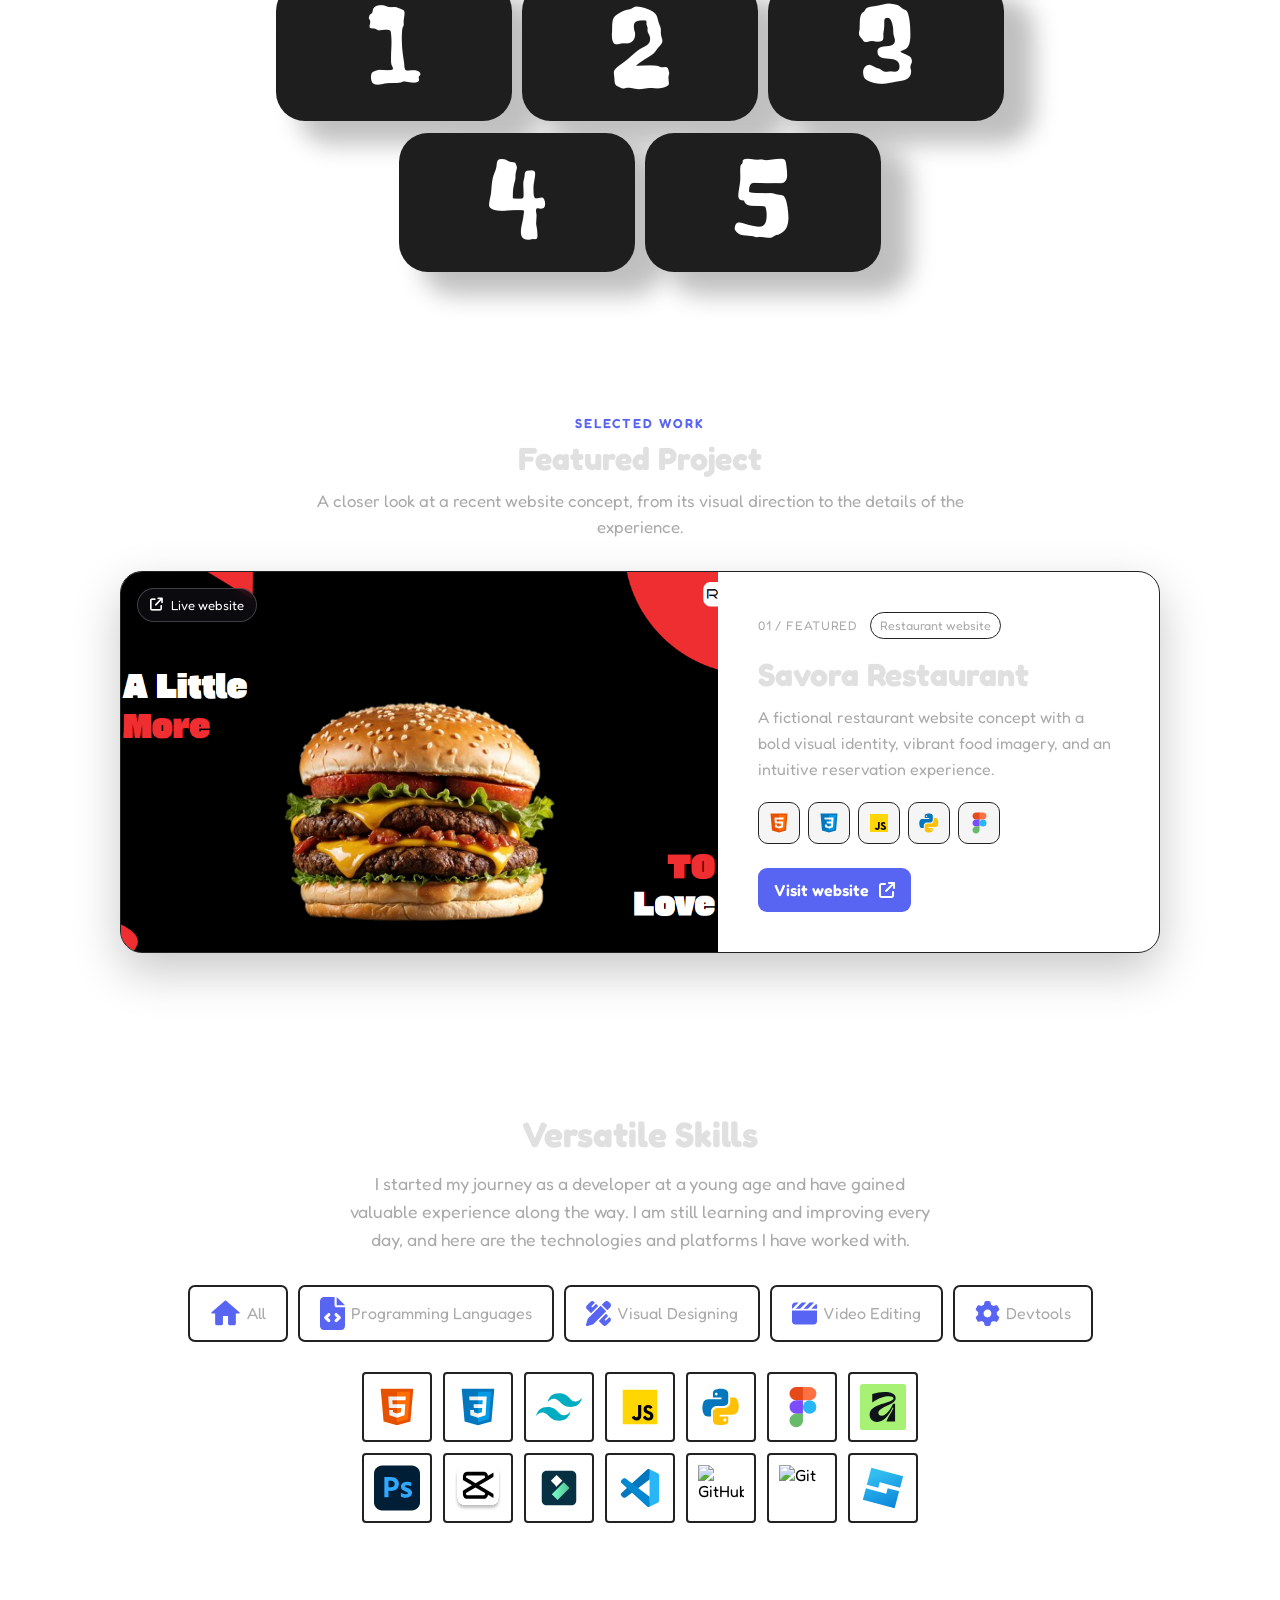
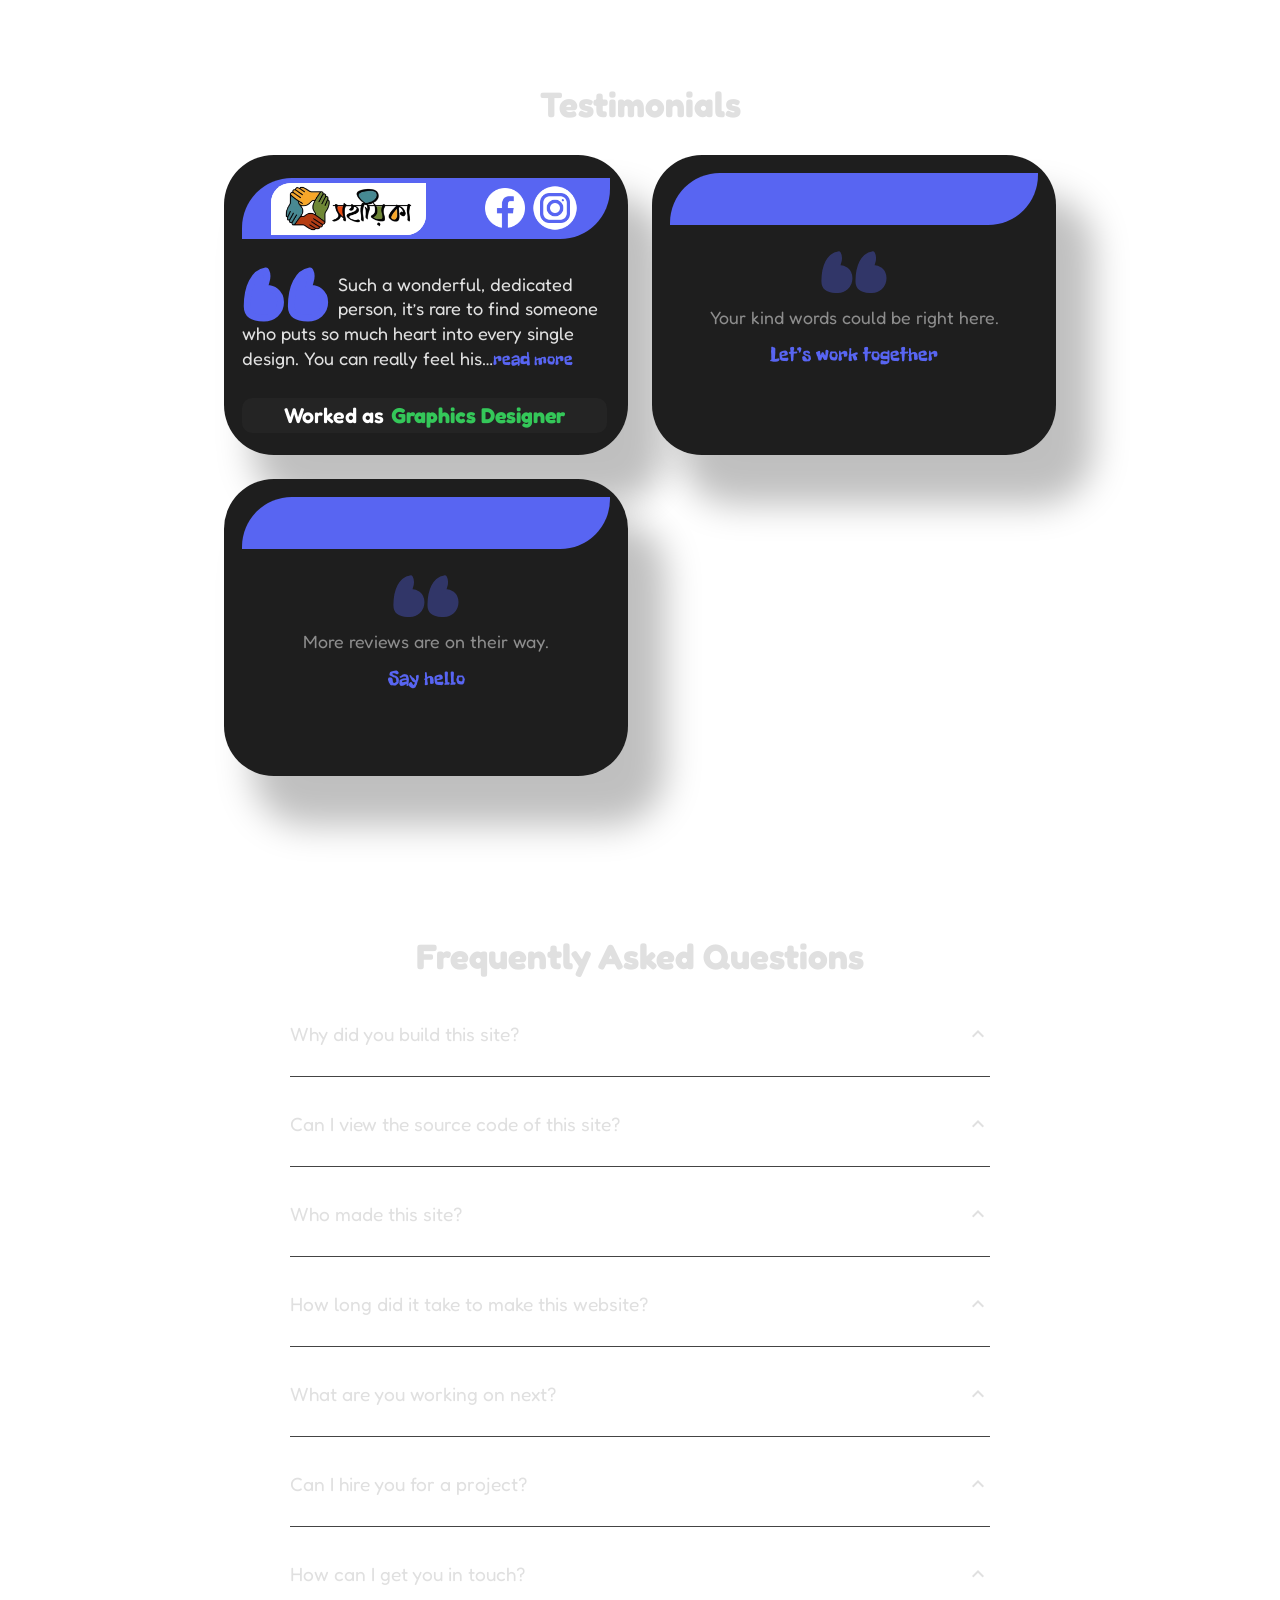
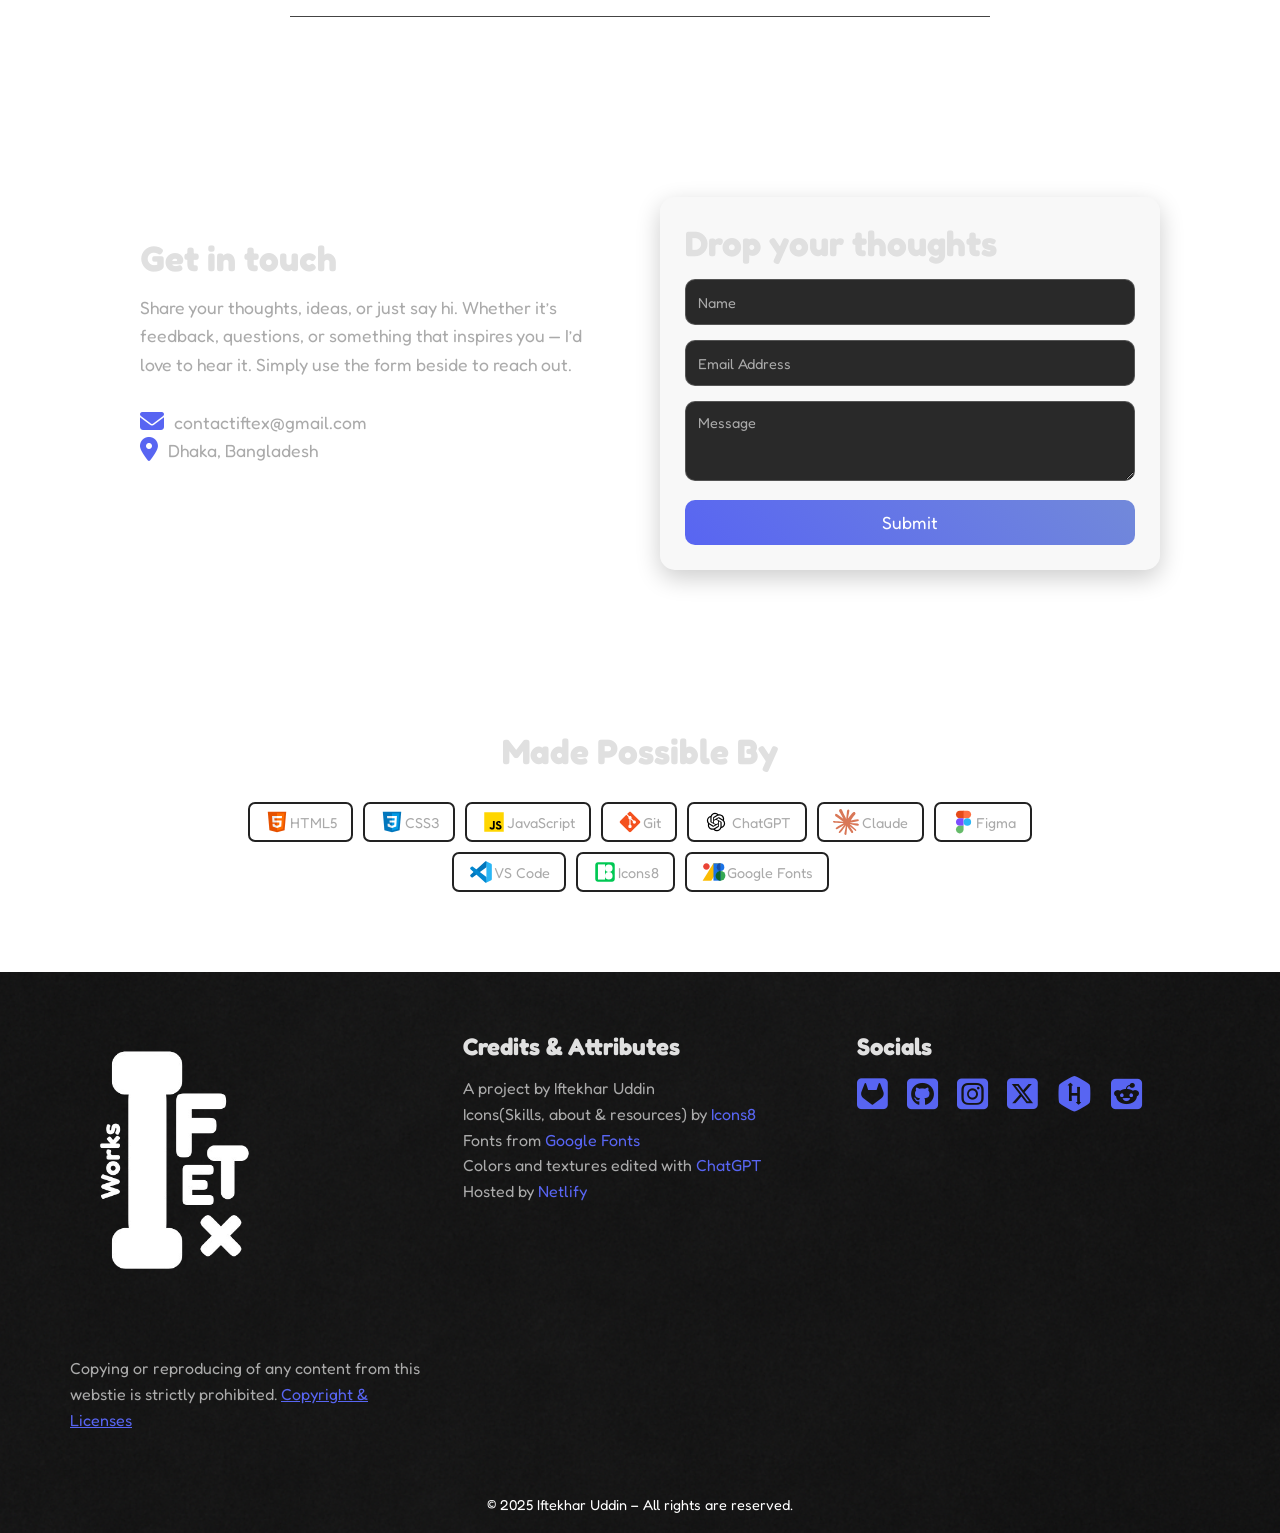
==== commit 0181c476: "Update index.html" ====
--- a/index.html
+++ b/index.html
@@ -368,7 +368,7 @@
 
                         <blockquote class="testi-review">
                             <svg class="testi-quote" viewBox="0 0 90 56" aria-hidden="true"><g fill="currentColor" stroke="currentColor" stroke-width="7" stroke-linejoin="round"><path d="M5 40C5 20 12 6 24 4c4 8-2 12-1 18 8-1 16 4 16 14 0 10-8 16-17 16S5 50 5 40z"/><path d="M50 40C50 20 57 6 69 4c4 8-2 12-1 18 8-1 16 4 16 14 0 10-8 16-17 16S50 50 50 40z"/></g></svg>
-                            <p class="testi-text" id="testi-review-1">Such a wonderful, dedicated person, it’s rare to find someone who puts so much heart into every single design. You can really feel his passion for our mission in the work he create, and he has this incredible gift for making our vision come to life in a way that feels genuine and impactful. He is not only a talented designer with a brilliant eye, but just a genuinely good person who cares deeply about the work we do.</p>
+                            <p class="testi-text" id="testi-review-1">Such a wonderful, dedicated person, it’s rare to find someone who puts so much heart into every single design. You can really feel his passion for our mission in the work he creates, and he has this incredible gift for making our vision come to life in a way that feels genuine and impactful. He is not only a talented designer with a brilliant eye, but just a genuinely good person who cares deeply about the work we do.</p>
                         </blockquote>
 
                         <div class="testi-role">Worked as <span>Graphics Designer</span></div>
@@ -618,4 +618,4 @@
     <script src="carousel.js"></script>
     <script src="about.js"></script>
 </body>
-</html>+</html>
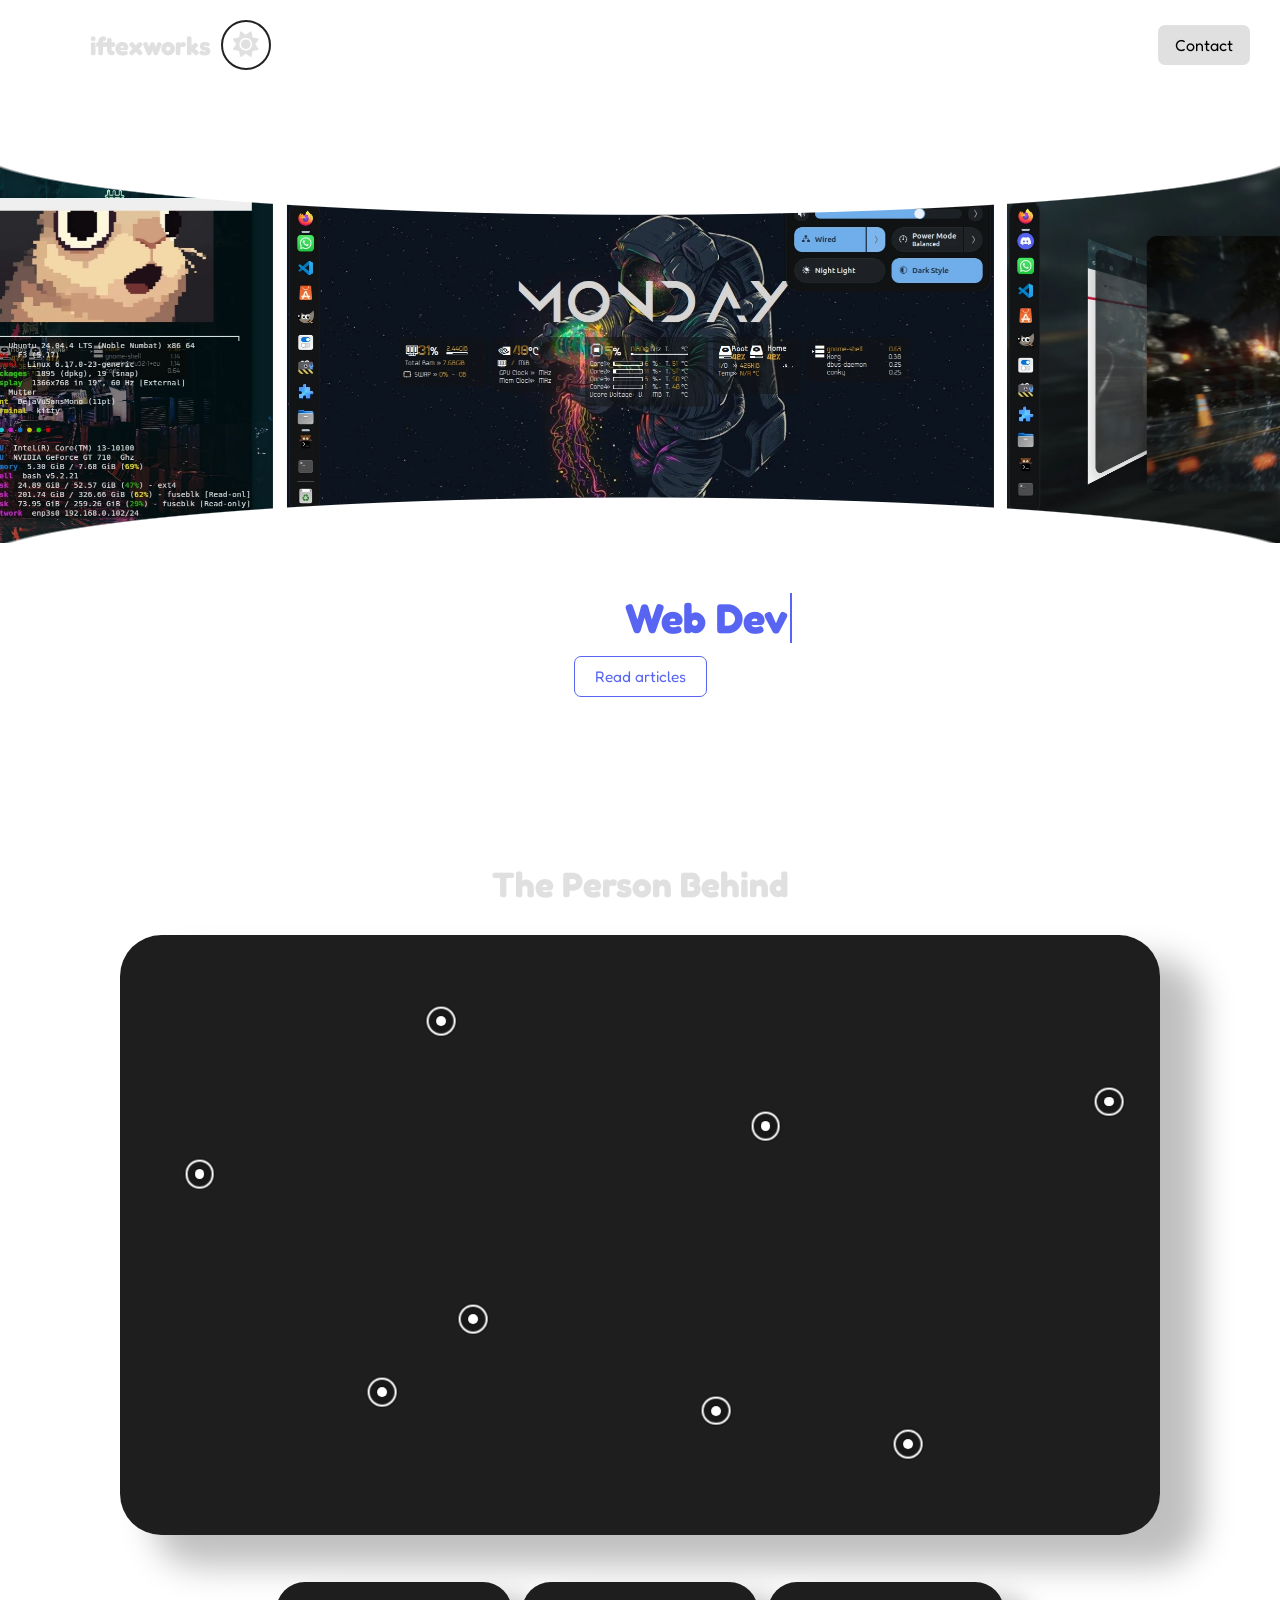
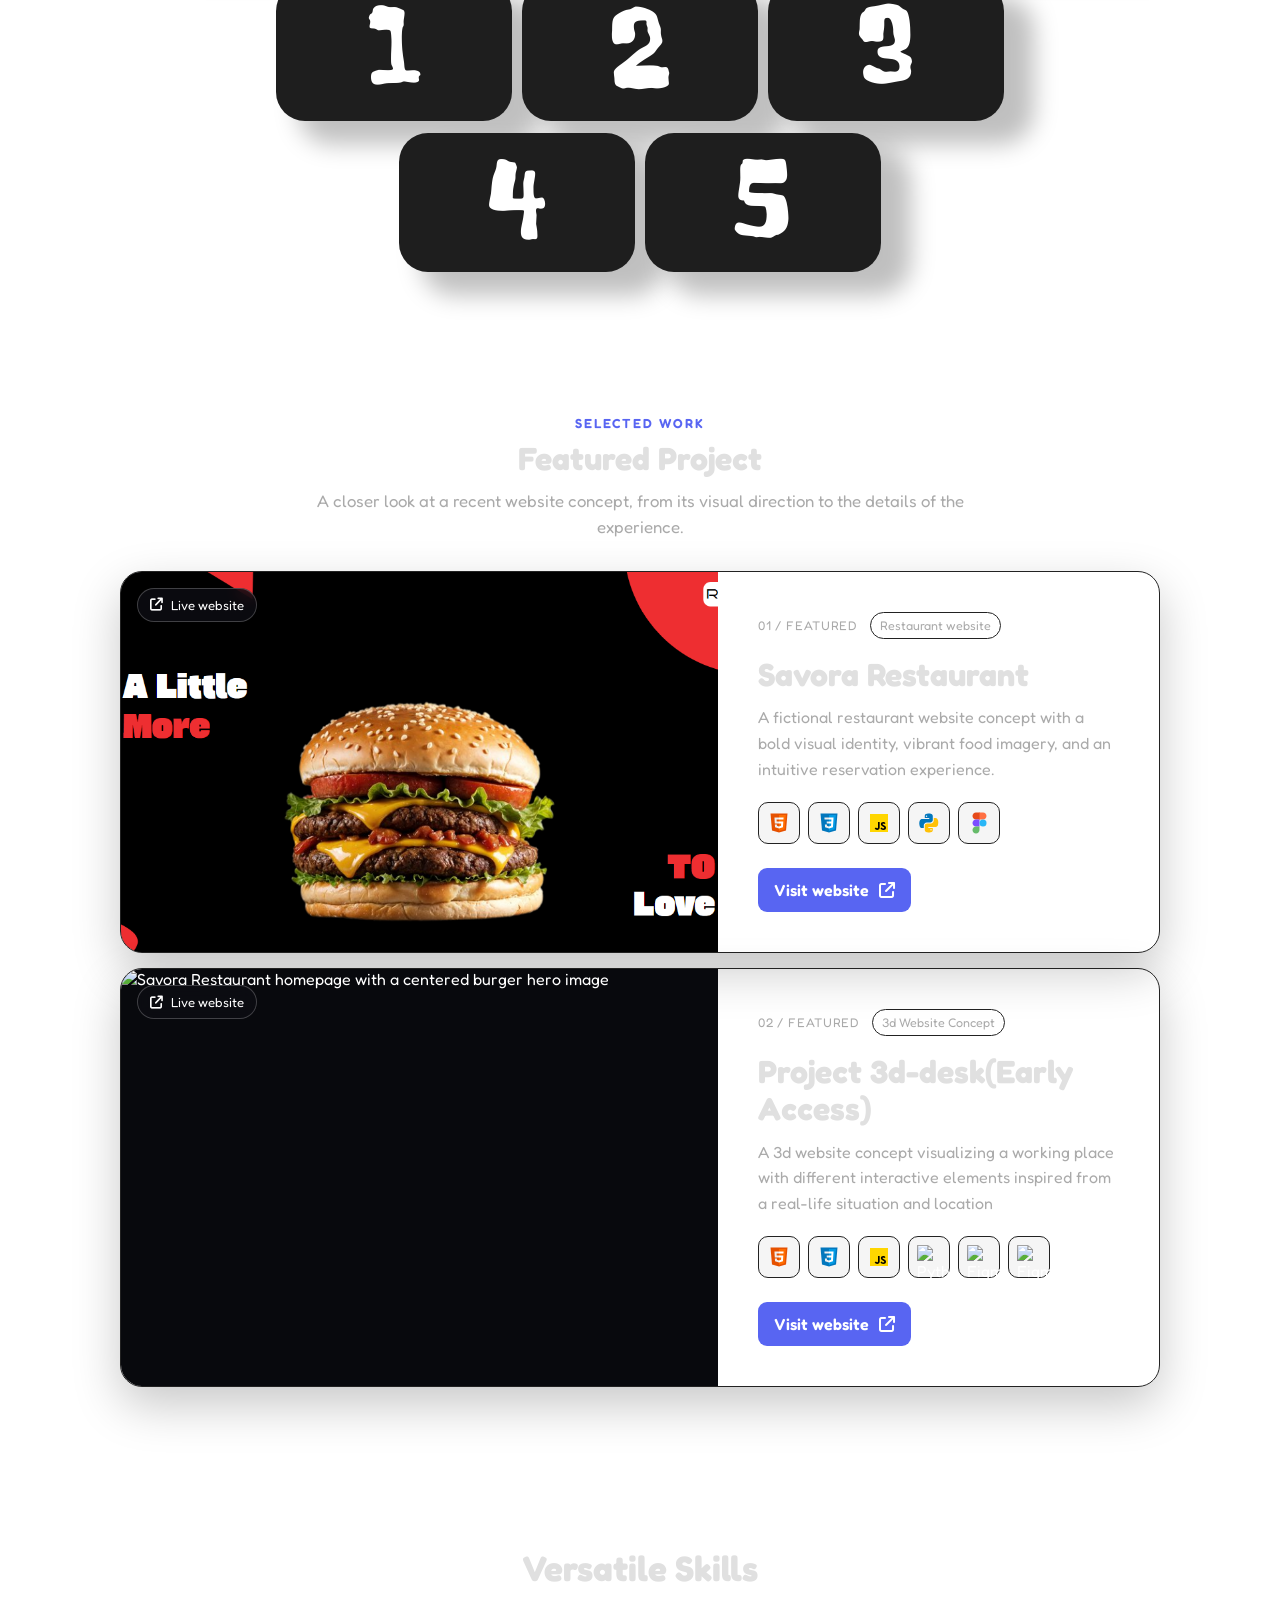
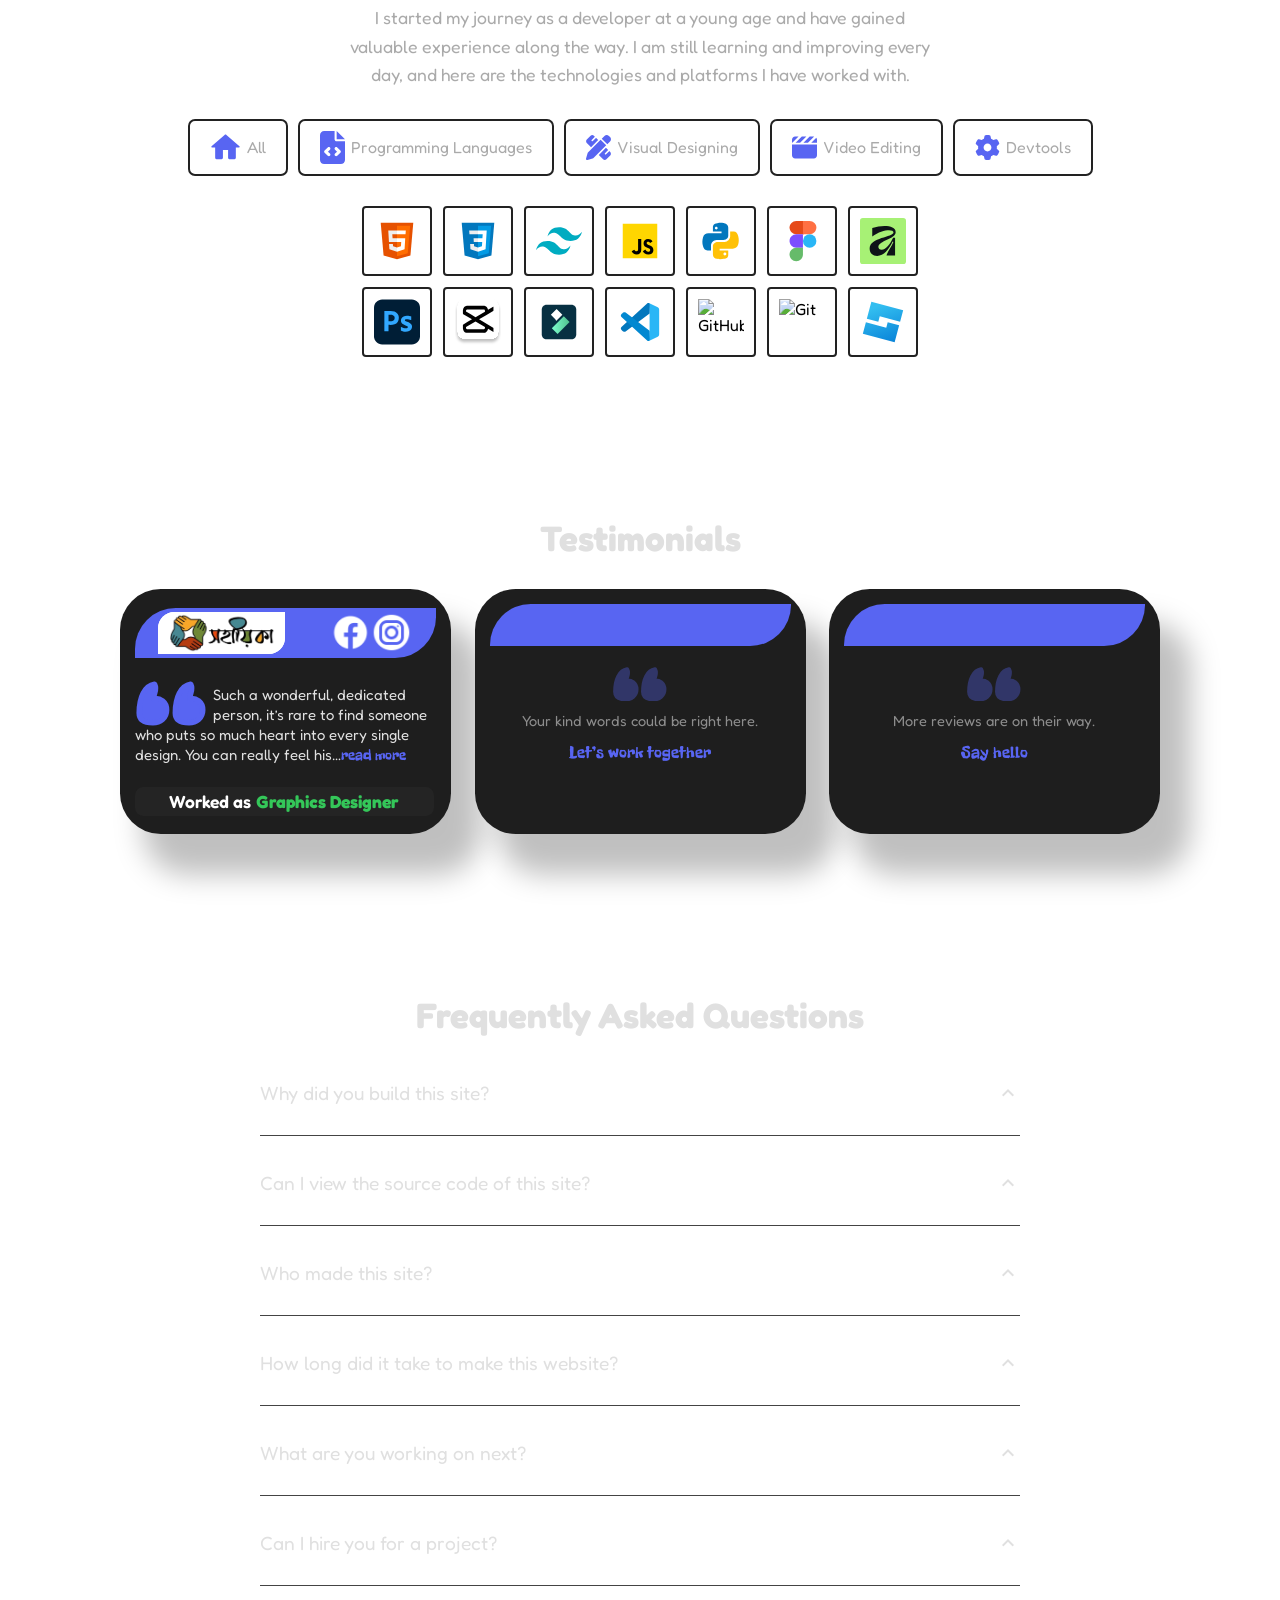
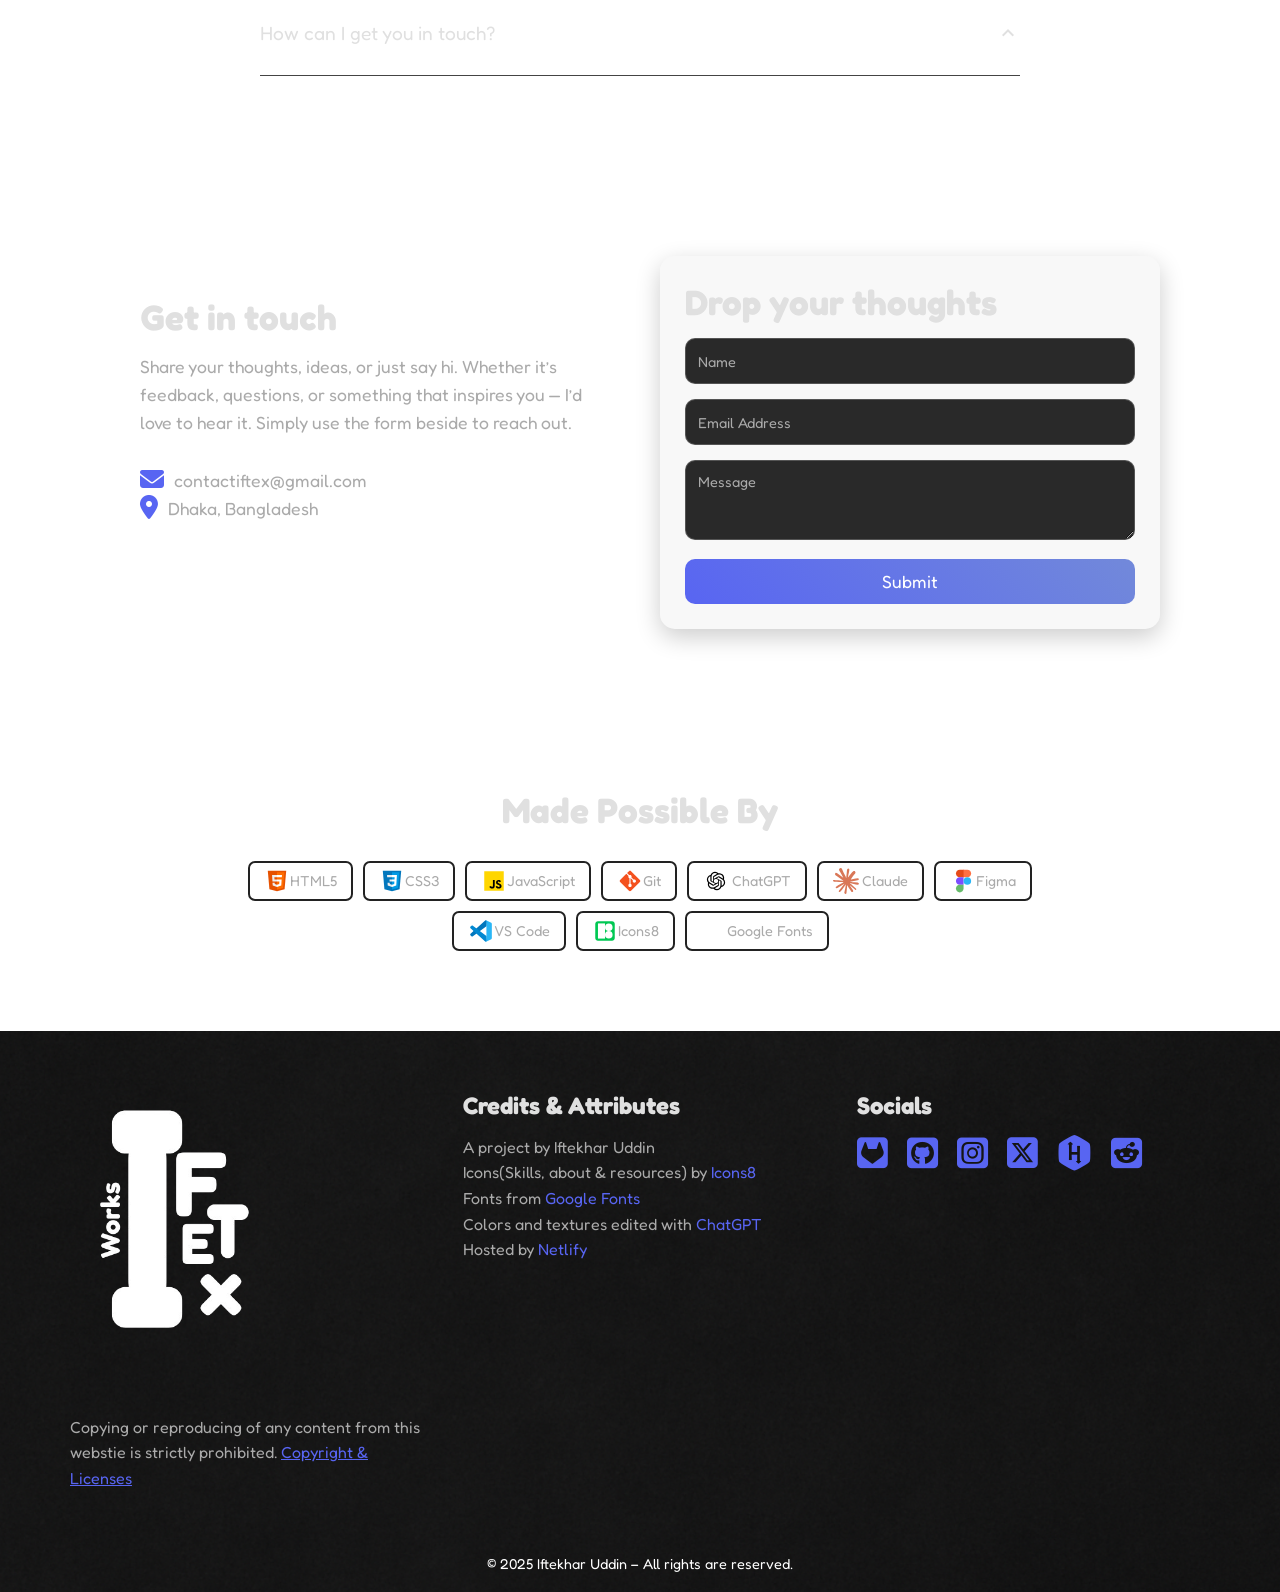
==== commit 0bbe8d34: "Add files via upload" ====
--- a/index.html
+++ b/index.html
@@ -293,6 +293,33 @@
                     </a>
                 </div>
             </article>
+            <div style="margin-bottom: 15px;"></div>
+            <article class="project-card">
+                <a class="project-preview" href="https://project3d-desk.netlify.app/" target="_blank" rel="noopener noreferrer" aria-label="Open the Savora Restaurant website">
+                    <img src="Assets/3d-desk-preview.png" alt="Savora Restaurant homepage with a centered burger hero image">
+                    <span class="project-preview-label"><i class="fa-solid fa-arrow-up-right-from-square" aria-hidden="true"></i> Live website</span>
+                </a>
+
+                <div class="project-details">
+                    <div class="project-meta">
+                        <span>02 / Featured</span>
+                        <span class="project-type">3d Website Concept </span>
+                    </div>
+                    <h3>Project 3d-desk(Early Access)</h3>
+                    <p>A 3d website concept visualizing a working place with different interactive elements inspired from a real-life situation and location</p>
+                    <ul class="project-stack" aria-label="Project technologies">
+                        <li title="HTML5"><img src="Assets/Skillicons/html5.svg" alt="HTML5"></li>
+                        <li title="CSS3"><img src="Assets/Skillicons/css3.svg" alt="CSS3"></li>
+                        <li title="JavaScript"><img src="Assets/Skillicons/javascript.svg" alt="JavaScript"></li>
+                        <li title="Python"><img src="Assets/Skillicons/threejs.svg" alt="Python"></li>
+                        <li title="Figma"><img src="Assets/Skillicons/claude-code.svg" alt="Figma"></li>
+                        <li title="Figma"><img src="Assets/Skillicons/codex.svg" alt="Figma"></li>
+                    </ul>
+                    <a class="project-visit" href="https://project3d-desk.netlify.app/" target="_blank" rel="noopener noreferrer">
+                        Visit website <i class="fa-solid fa-arrow-up-right-from-square" aria-hidden="true"></i>
+                    </a>
+                </div>
+            </article>
         </section>
         <!-- Skills Section -->
         <section class="skills" id="skills" data-aos="fade-right" data-aos-easing="ease-out" data-aos-delay="250">
@@ -368,7 +395,7 @@
 
                         <blockquote class="testi-review">
                             <svg class="testi-quote" viewBox="0 0 90 56" aria-hidden="true"><g fill="currentColor" stroke="currentColor" stroke-width="7" stroke-linejoin="round"><path d="M5 40C5 20 12 6 24 4c4 8-2 12-1 18 8-1 16 4 16 14 0 10-8 16-17 16S5 50 5 40z"/><path d="M50 40C50 20 57 6 69 4c4 8-2 12-1 18 8-1 16 4 16 14 0 10-8 16-17 16S50 50 50 40z"/></g></svg>
-                            <p class="testi-text" id="testi-review-1">Such a wonderful, dedicated person, it’s rare to find someone who puts so much heart into every single design. You can really feel his passion for our mission in the work he creates, and he has this incredible gift for making our vision come to life in a way that feels genuine and impactful. He is not only a talented designer with a brilliant eye, but just a genuinely good person who cares deeply about the work we do.</p>
+                            <p class="testi-text" id="testi-review-1">Such a wonderful, dedicated person, it’s rare to find someone who puts so much heart into every single design. You can really feel his passion for our mission in the work he create, and he has this incredible gift for making our vision come to life in a way that feels genuine and impactful. He is not only a talented designer with a brilliant eye, but just a genuinely good person who cares deeply about the work we do.</p>
                         </blockquote>
 
                         <div class="testi-role">Worked as <span>Graphics Designer</span></div>
@@ -618,4 +645,4 @@
     <script src="carousel.js"></script>
     <script src="about.js"></script>
 </body>
-</html>
+</html>
--- a/styles.css
+++ b/styles.css
@@ -2083,7 +2083,65 @@
             }
 
             .testi-grid {
+                gap: 20px;
+            }
+        }
+
+        /* Small phones: one card per row */
+        @media (max-width: 639px) {
+            .testi-grid {
                 grid-template-columns: minmax(0, 460px);
+            }
+        }
+
+        /* Large phones / tablets: two cards per row, the third one centred underneath */
+        @media (min-width: 640px) and (max-width: 1047px) {
+            .testi-grid {
+                grid-template-columns: repeat(2, minmax(0, 1fr));
+                max-width: 780px;
                 gap: 20px;
             }
-        }
+
+            .testi-card:last-child:nth-child(odd) {
+                grid-column: 1 / -1;
+                justify-self: center;
+                width: calc(50% - 10px);
+            }
+        }
+
+        /* Contact + Testimonials: same side gaps and content width as the Projects section
+           (16px on phones, 20px on tablets, content centred at 1040px on desktop) */
+        @media (max-width: 767px) {
+            .contact,
+            .skills,
+            .faq-section,
+            .resources {
+                padding-left: 16px;
+                padding-right: 16px;
+            }
+
+            .contact-info,
+            .contact-form {
+                width: 100%;
+                max-width: 640px;
+            }
+        }
+
+        @media (min-width: 768px) {
+            .testimonials,
+            .contact,
+            .skills,
+            .faq-section,
+            .resources {
+                padding-left: 20px;
+                padding-right: 20px;
+            }
+        }
+
+        /* Three cards per row, no wider than the projects (1040px) */
+        @media (min-width: 1048px) {
+            .testi-grid {
+                grid-template-columns: repeat(3, minmax(0, 1fr));
+                max-width: 1040px;
+            }
+        }
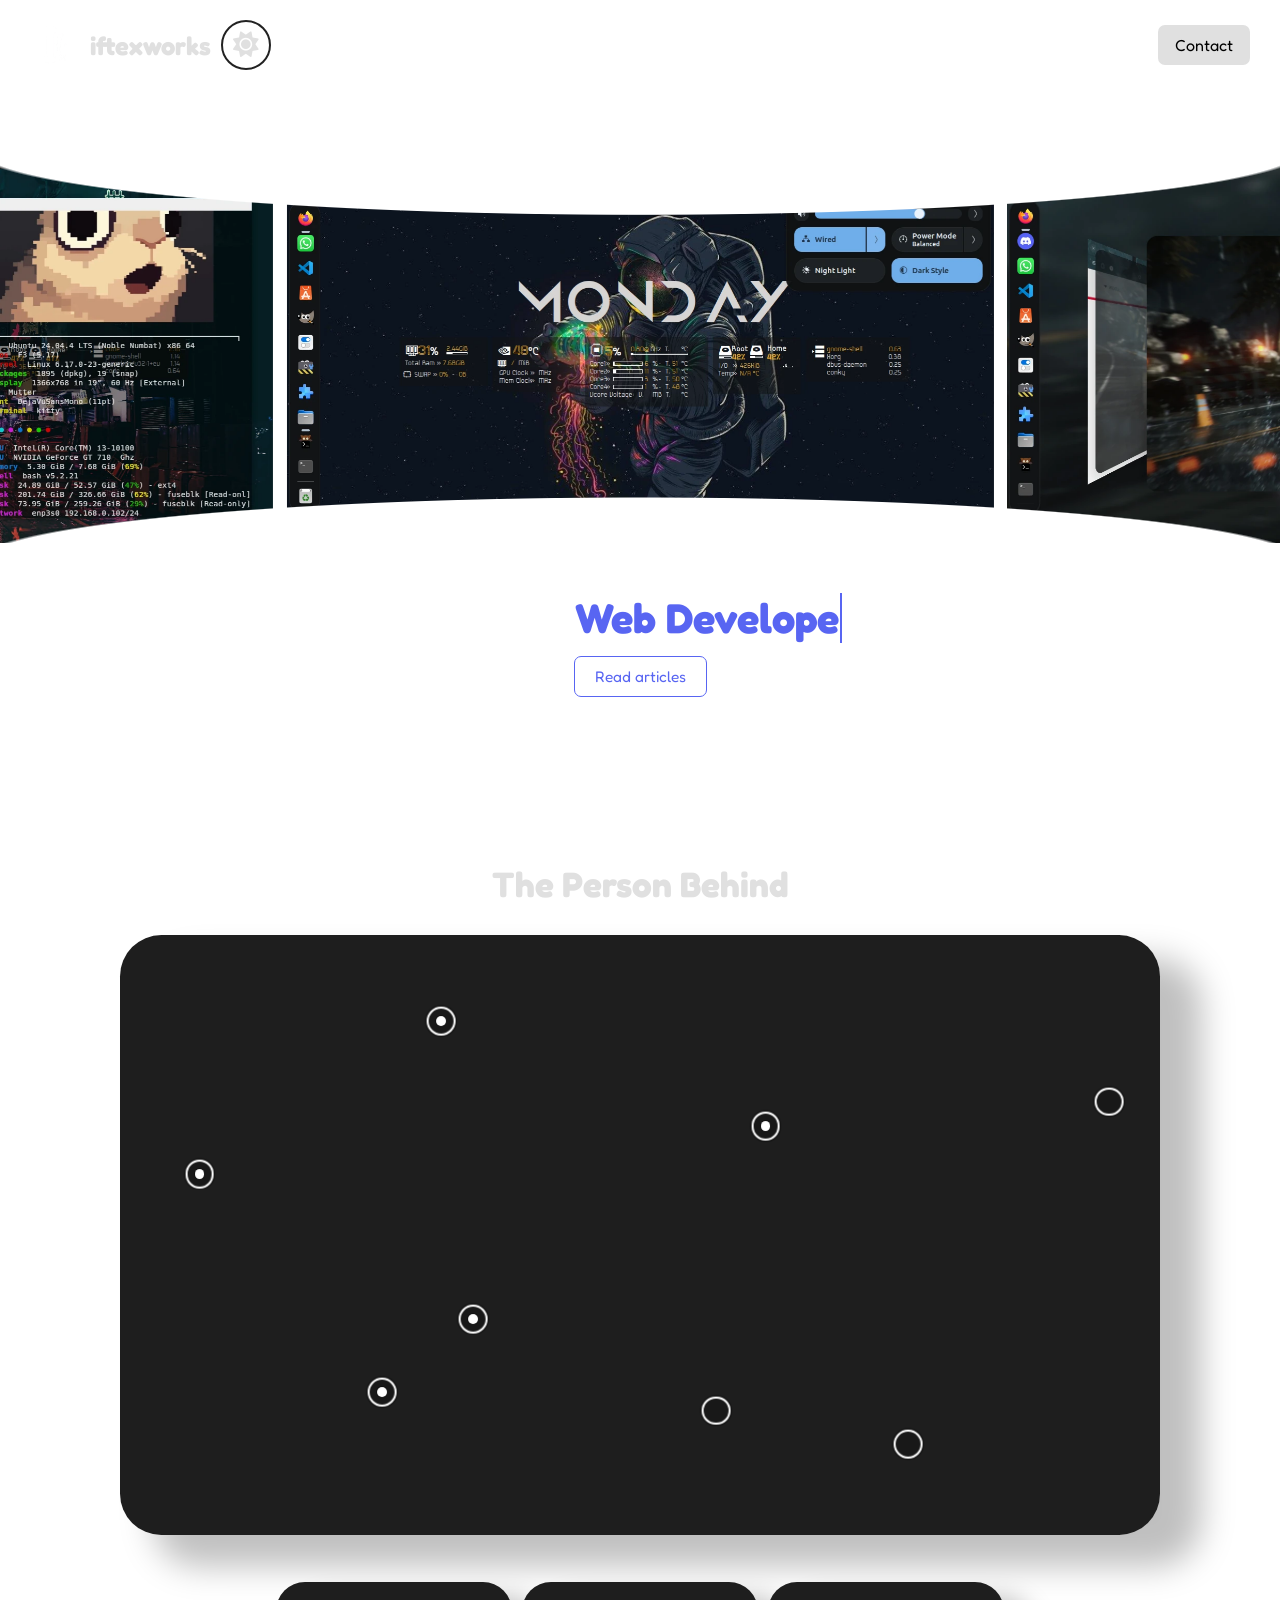
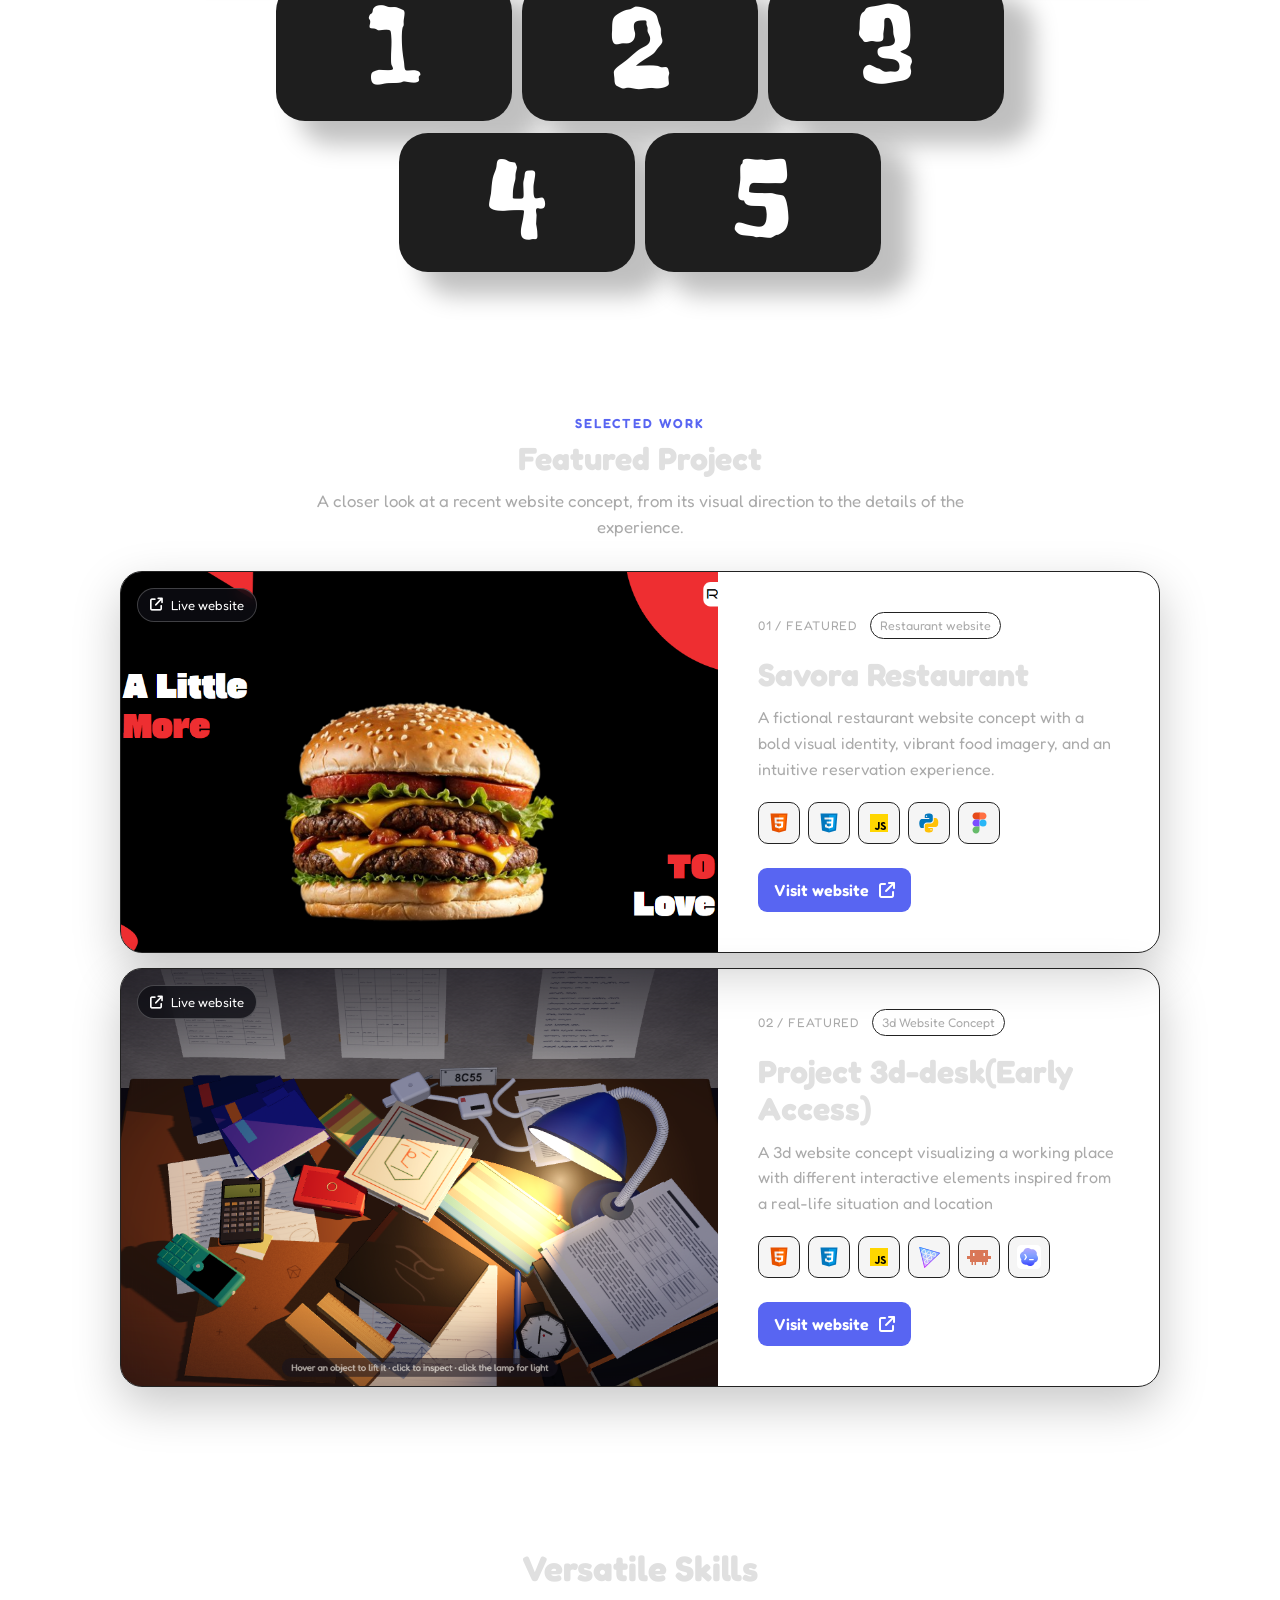
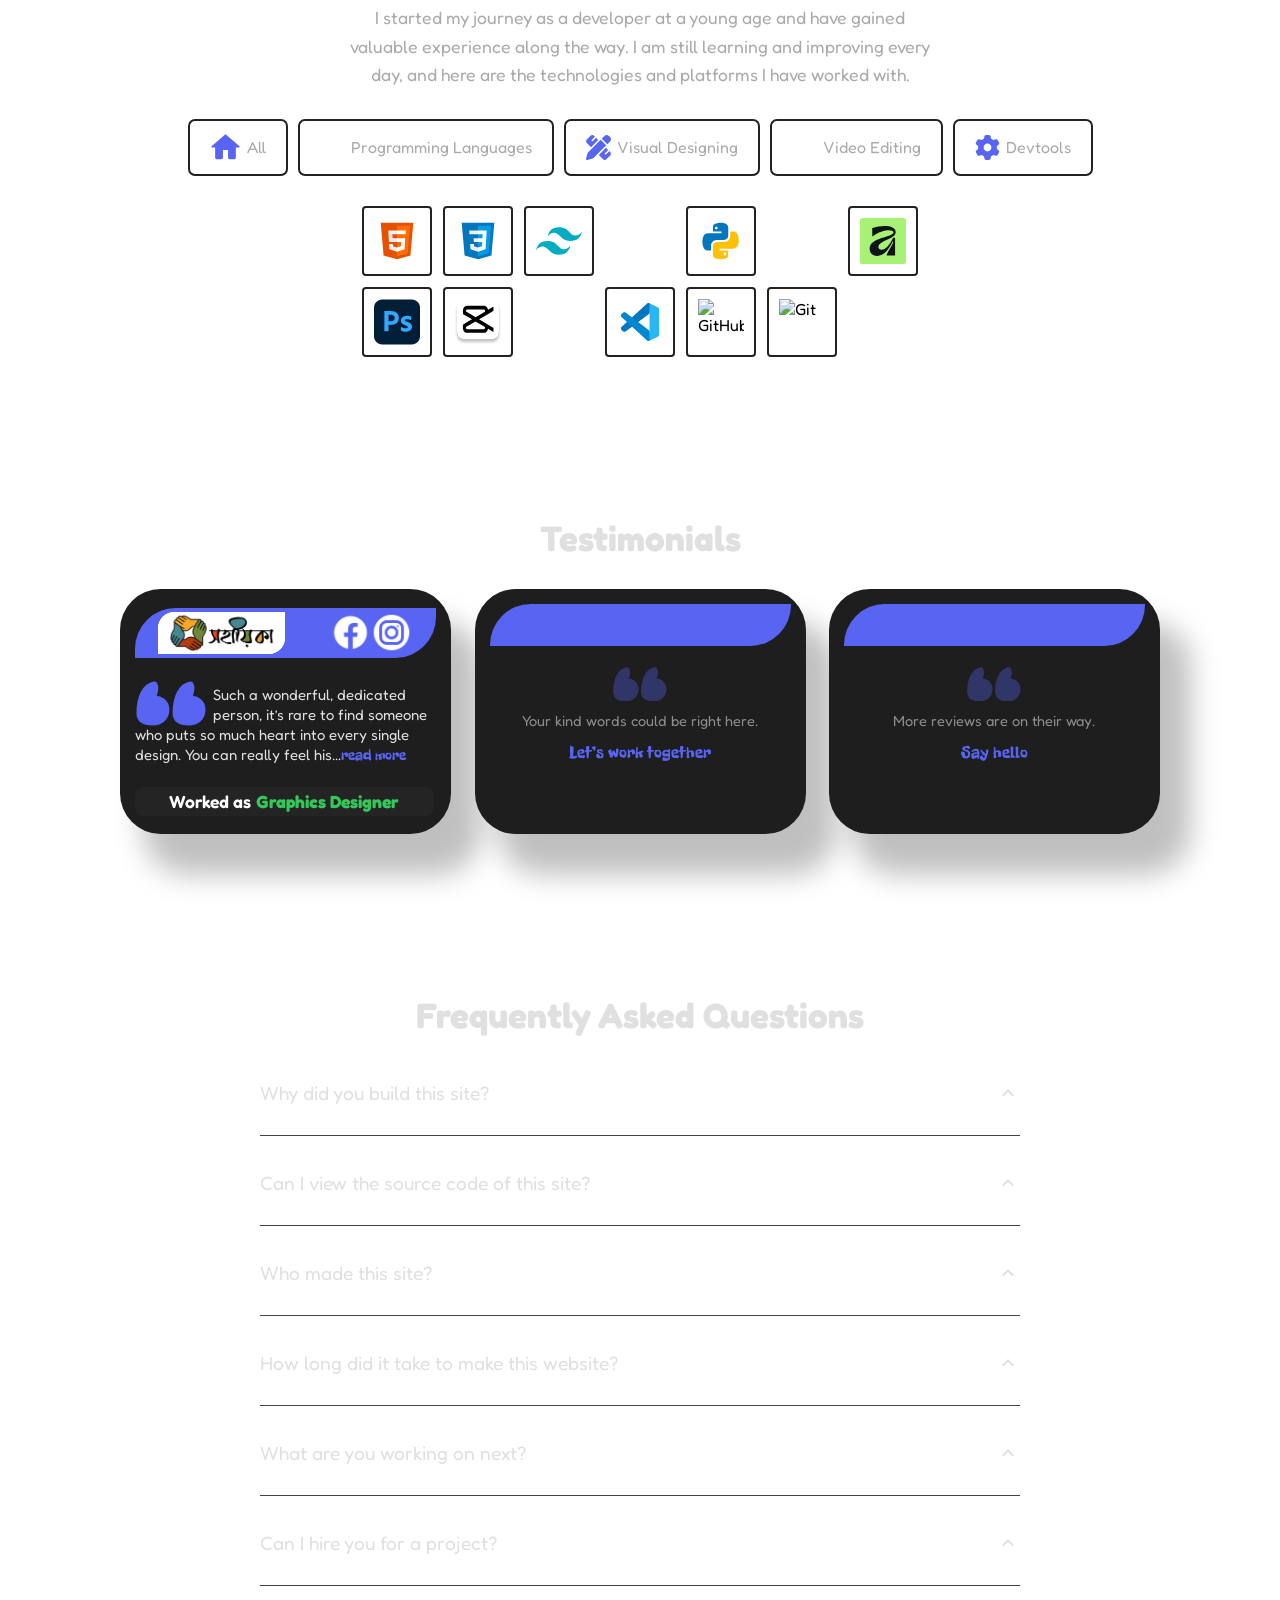
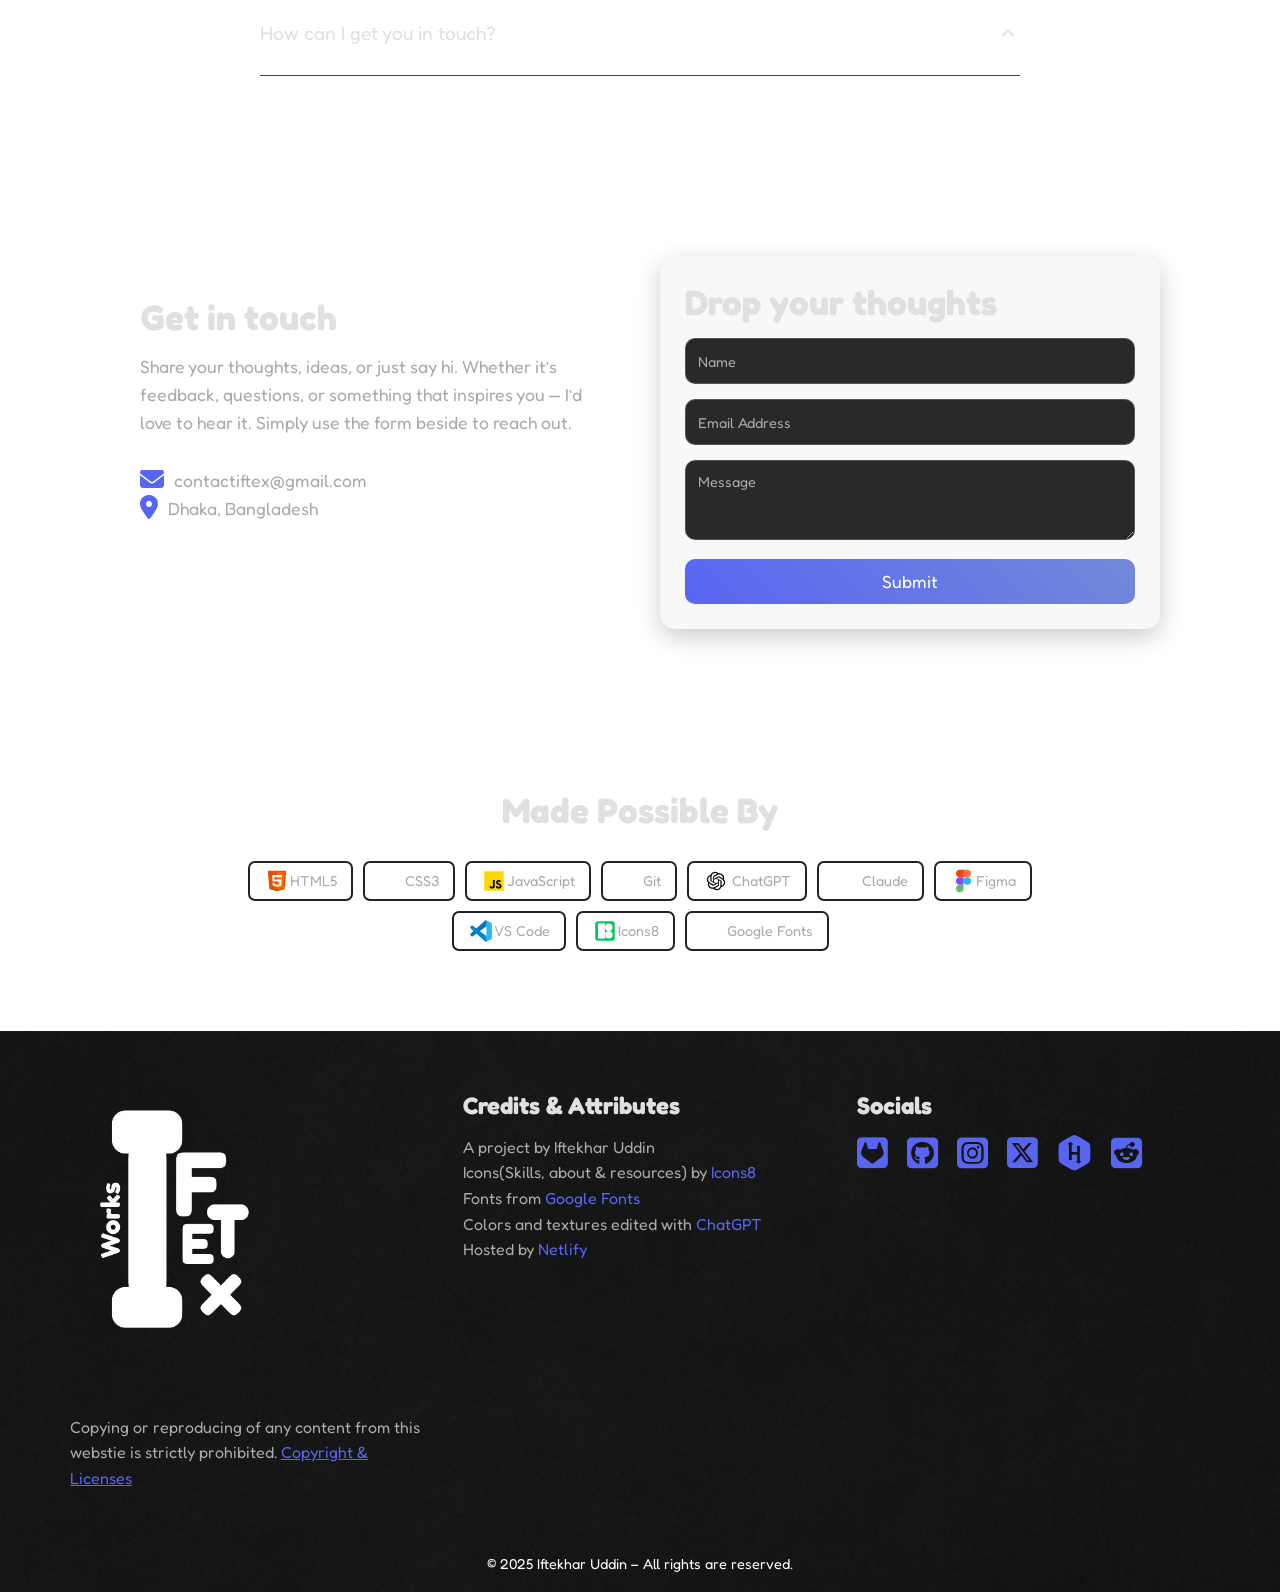
==== commit 090a8301: "Update index.html" ====
--- a/index.html
+++ b/index.html
@@ -134,7 +134,7 @@
             </h5>
         </div>
         <div>
-            <a class="read-articles-btn" href="articles.html">Read articles</a>
+            <a class="read-articles-btn" href="subpages/articles.html">Read articles</a>
         </div>
     </section>
 
@@ -645,4 +645,4 @@
     <script src="carousel.js"></script>
     <script src="about.js"></script>
 </body>
-</html>+</html>
